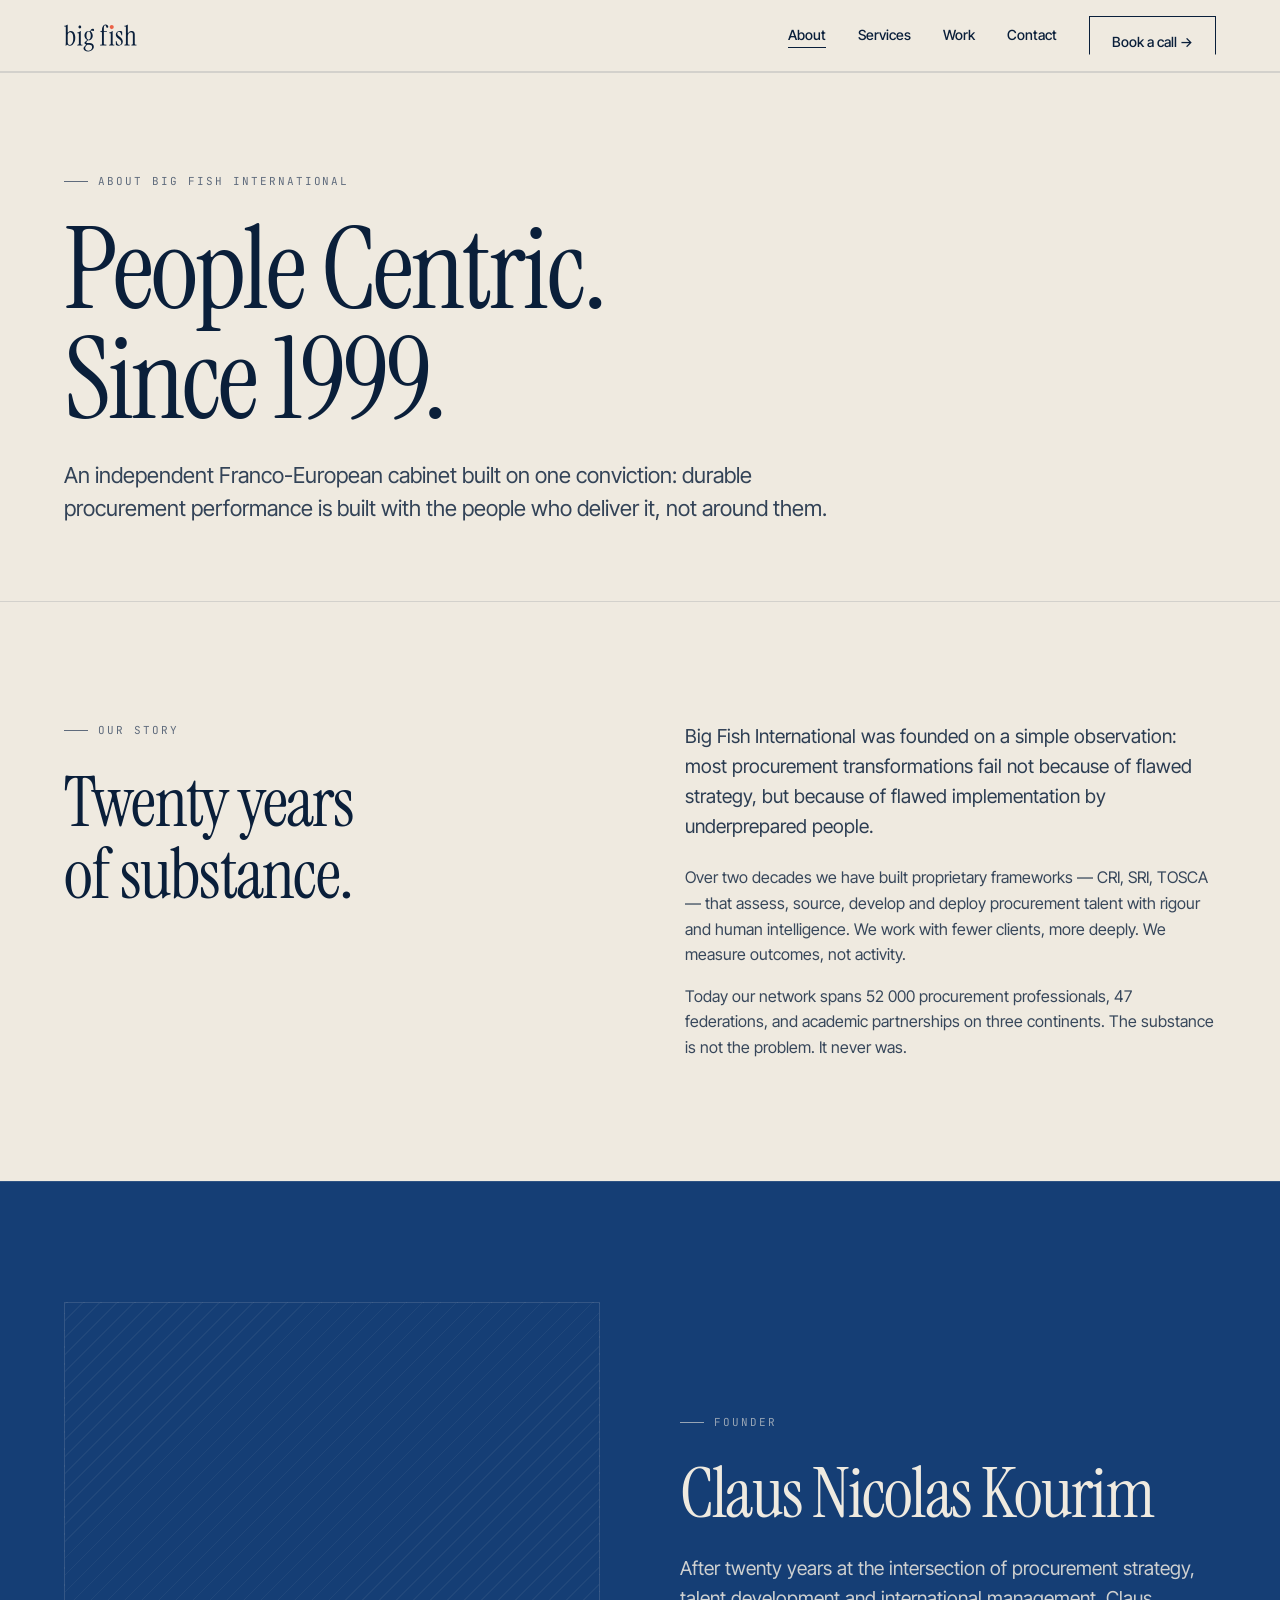
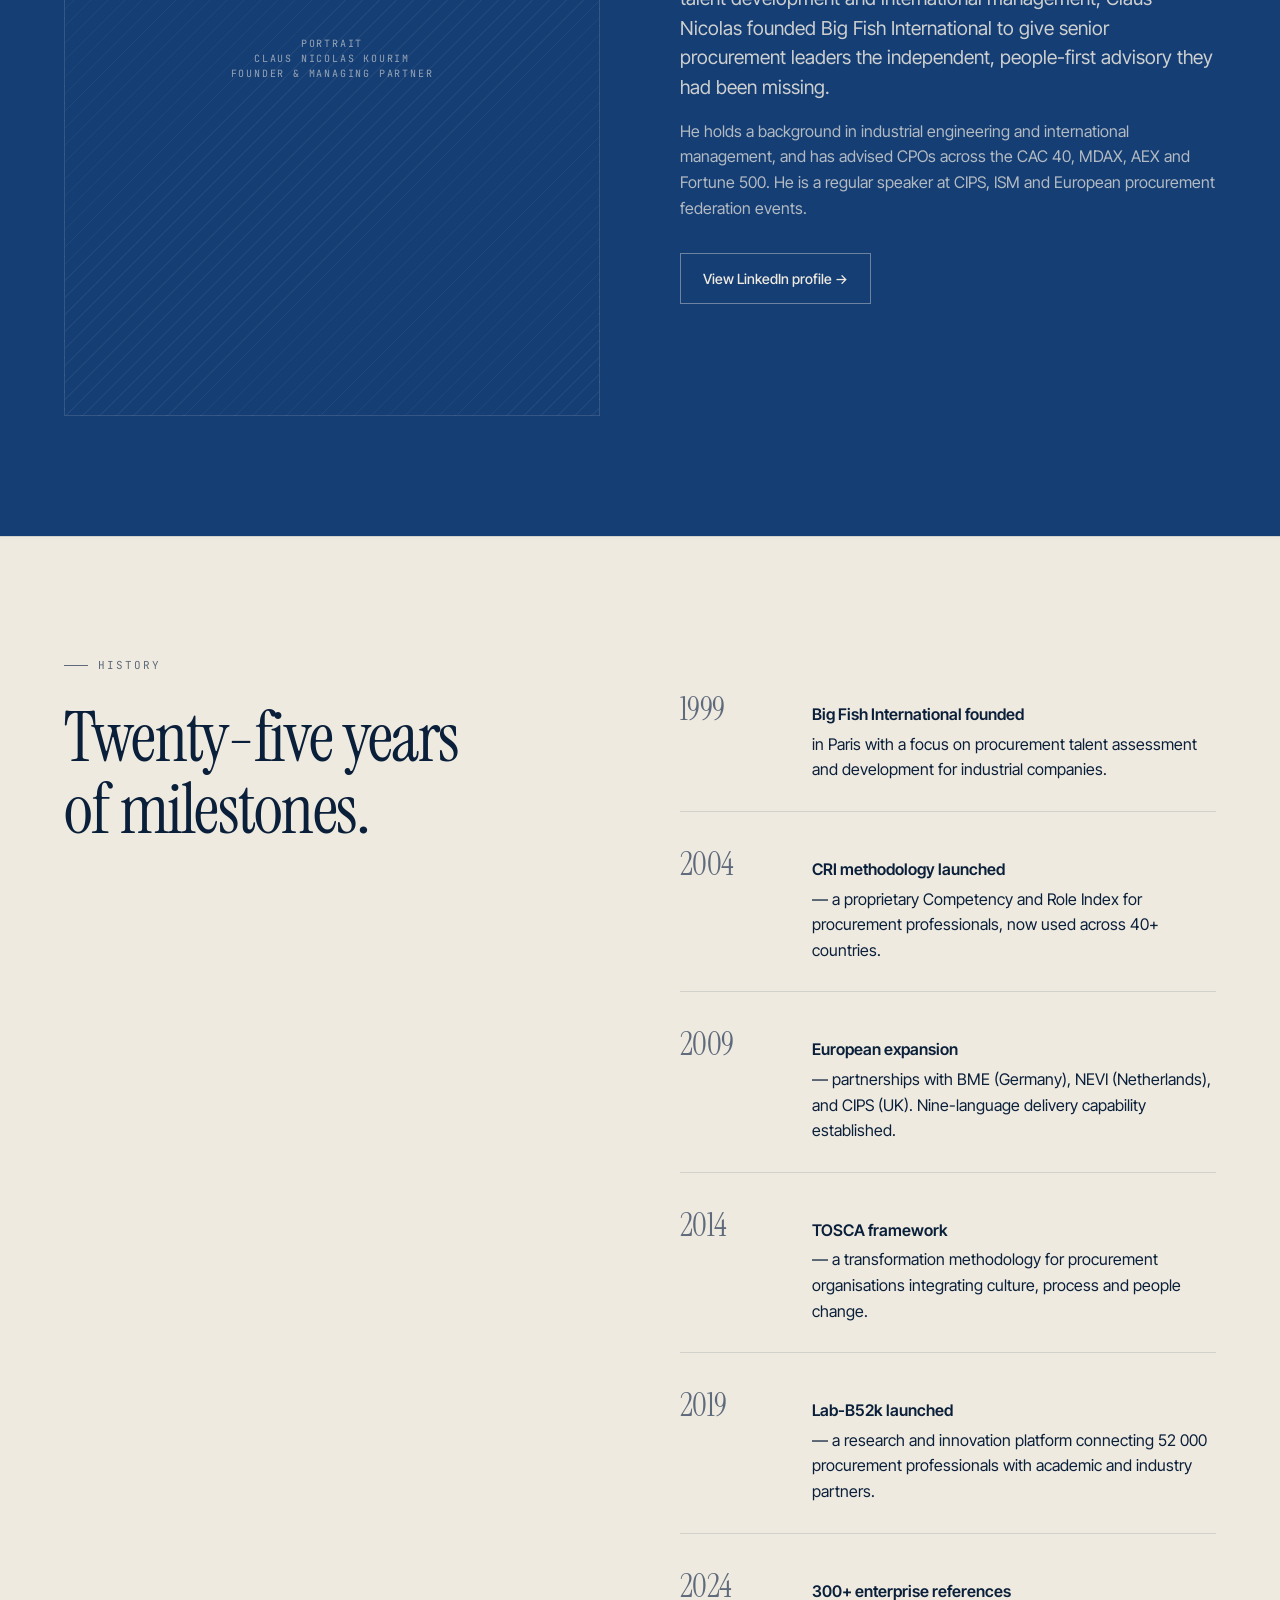
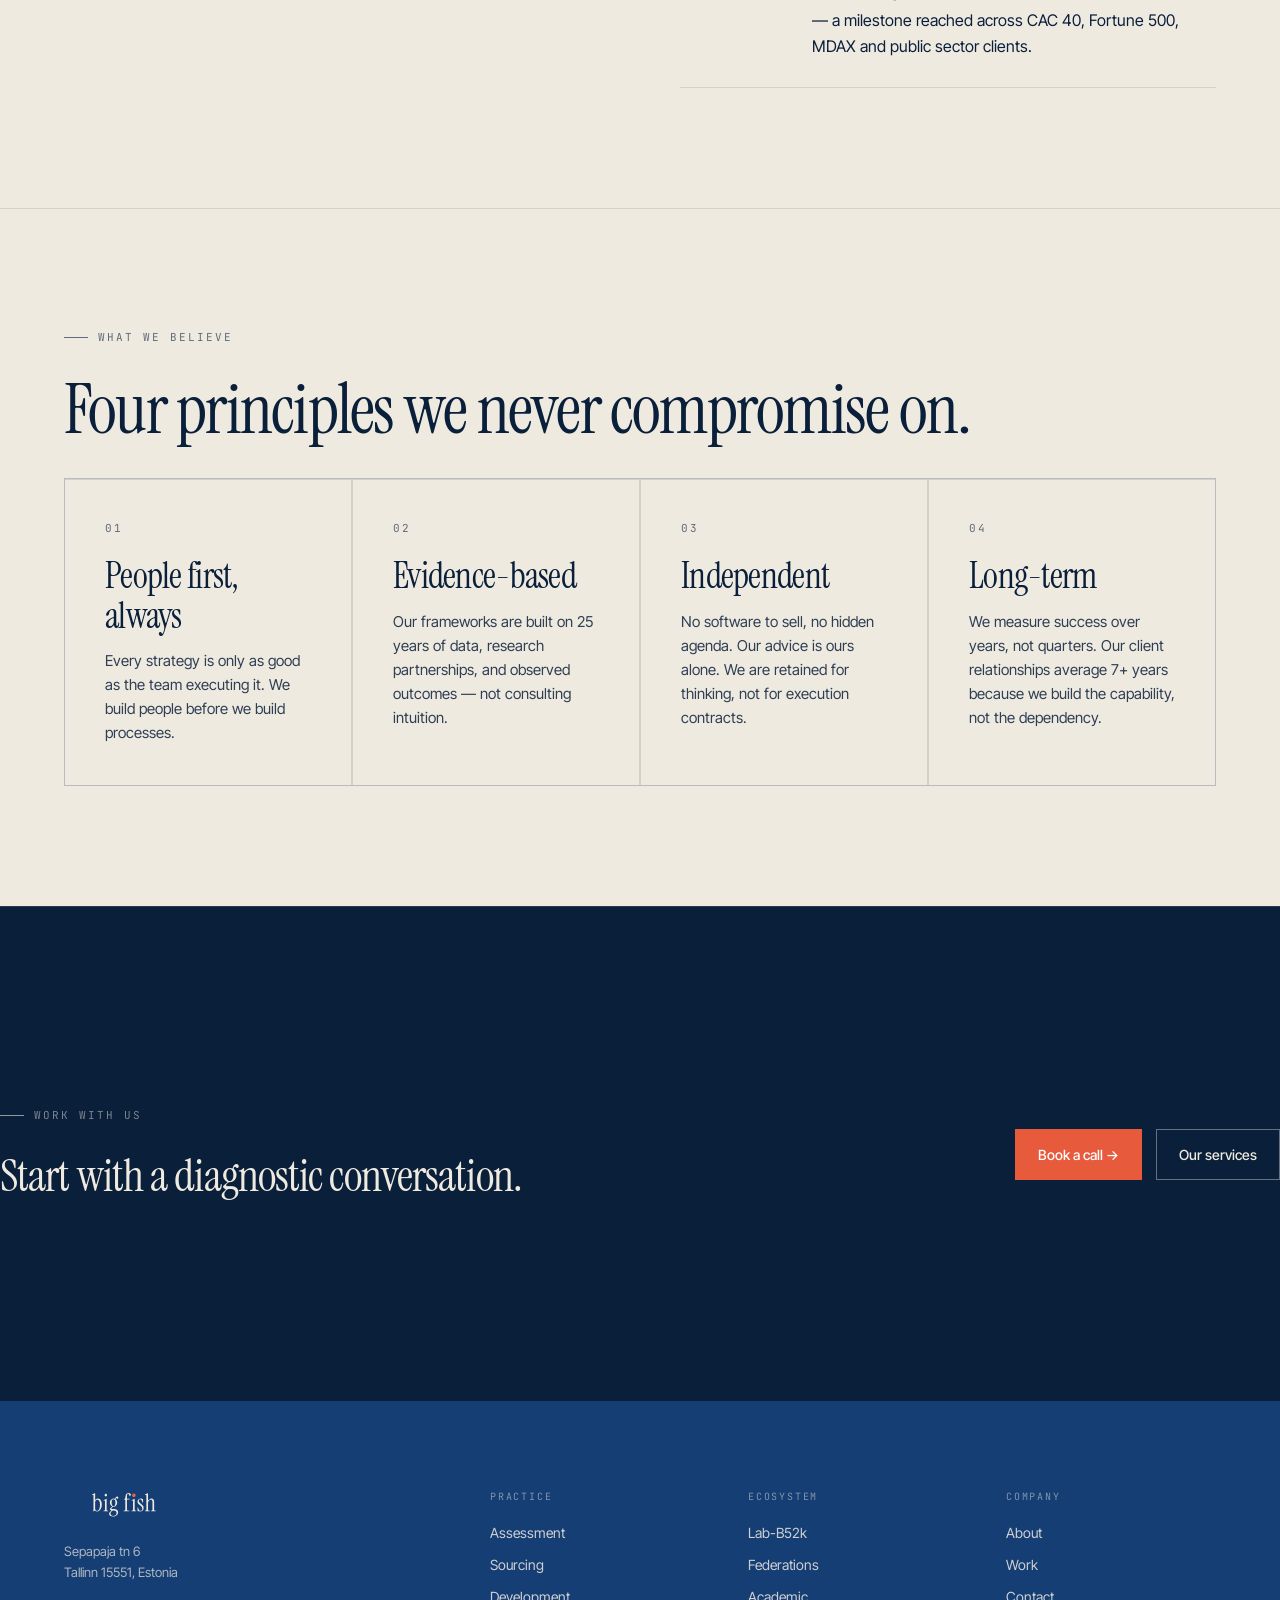
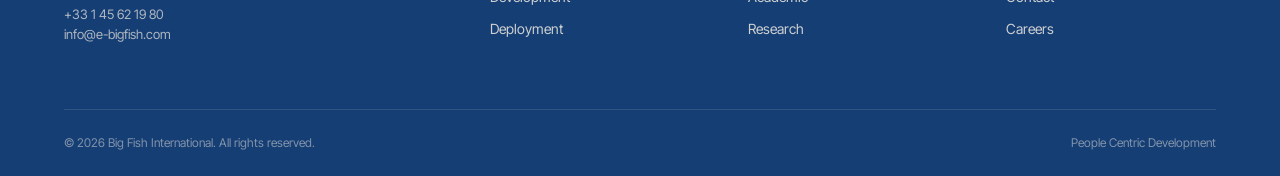
==== about.html @ 537d6405 "Add files via upload" ====
<!DOCTYPE html>
<html lang="en">
<head>
  <meta charset="UTF-8"/>
  <meta name="viewport" content="width=device-width, initial-scale=1.0"/>
  <meta name="description" content="About Big Fish International — a people-centric procurement and HR cabinet since 1999."/>
  <title>About — Big Fish International</title>
  <link rel="icon" type="image/svg+xml" href="assets/favicon.svg"/>
  <link rel="stylesheet" href="styles.css"/>
</head>
<body>

<nav class="nav" role="navigation" aria-label="Main">
  <div class="container nav__inner">
    <a class="nav__logo" href="index.html" aria-label="Big Fish International — Home">
      <img src="assets/logo.svg" alt="Big Fish" width="130" height="56"/>
    </a>
    <div class="nav__links">
      <a href="about.html">About</a>
      <a href="services.html">Services</a>
      <a href="work.html">Work</a>
      <a href="contact.html">Contact</a>
      <a href="contact.html" class="btn">Book a call →</a>
    </div>
    <button class="nav__burger" aria-label="Toggle menu" aria-expanded="false">
      <span></span><span></span><span></span>
    </button>
  </div>
</nav>
<nav class="nav__mobile" aria-label="Mobile menu">
  <a href="about.html">About</a>
  <a href="services.html">Services</a>
  <a href="work.html">Work</a>
  <a href="contact.html">Contact</a>
  <a href="contact.html" class="btn btn--filled">Book a call →</a>
</nav>

<!-- PAGE HERO -->
<section class="page-hero">
  <div class="container">
    <div class="page-hero__eyebrow eyebrow">About Big Fish International</div>
    <h1 class="display-1">People Centric.<br/>Since 1999.</h1>
    <p class="page-hero__sub">An independent Franco-European cabinet built on one conviction: durable procurement performance is built with the people who deliver it, not around them.</p>
  </div>
</section>

<!-- STORY -->
<section class="section">
  <div class="container">
    <div class="grid-2" style="align-items:start;gap:clamp(40px,7vw,96px)">
      <div>
        <div class="eyebrow">Our story</div>
        <h2 class="display-2">Twenty years of substance.</h2>
      </div>
      <div>
        <p class="body-lg" style="opacity:.85">Big Fish International was founded on a simple observation: most procurement transformations fail not because of flawed strategy, but because of flawed implementation by underprepared people.</p>
        <p class="body mt-24" style="opacity:.8">Over two decades we have built proprietary frameworks — CRI, SRI, TOSCA — that assess, source, develop and deploy procurement talent with rigour and human intelligence. We work with fewer clients, more deeply. We measure outcomes, not activity.</p>
        <p class="body mt-16" style="opacity:.8">Today our network spans 52 000 procurement professionals, 47 federations, and academic partnerships on three continents. The substance is not the problem. It never was.</p>
      </div>
    </div>
  </div>
</section>

<!-- FOUNDER -->
<section class="section section--dark">
  <div class="container">
    <div class="grid-2" style="align-items:center;gap:clamp(40px,7vw,80px)">
      <div class="placeholder" style="aspect-ratio:3/4;">
        <span class="placeholder__label">Portrait<br/>Claus Nicolas Kourim<br/>Founder &amp; Managing Partner</span>
      </div>
      <div>
        <div class="eyebrow">Founder</div>
        <h2 class="display-2">Claus Nicolas Kourim</h2>
        <p class="body-lg mt-24" style="color:var(--surface);opacity:.85">
          After twenty years at the intersection of procurement strategy, talent development and international management, Claus Nicolas founded Big Fish International to give senior procurement leaders the independent, people-first advisory they had been missing.
        </p>
        <p class="body mt-16" style="color:var(--surface);opacity:.72">
          He holds a background in industrial engineering and international management, and has advised CPOs across the CAC 40, MDAX, AEX and Fortune 500. He is a regular speaker at CIPS, ISM and European procurement federation events.
        </p>
        <div class="mt-32">
          <a href="https://www.linkedin.com/in/claus-nicolas-kourim-742684/" target="_blank" rel="noopener" class="btn btn--outline-light">View LinkedIn profile →</a>
        </div>
      </div>
    </div>
  </div>
</section>

<!-- TIMELINE -->
<section class="section">
  <div class="container">
    <div class="grid-2" style="align-items:start;gap:clamp(40px,7vw,80px)">
      <div>
        <div class="eyebrow">History</div>
        <h2 class="display-2">Twenty-five years of milestones.</h2>
      </div>
      <div class="timeline">
        <div class="timeline__item">
          <span class="timeline__year">1999</span>
          <div class="timeline__text"><strong>Big Fish International founded</strong>in Paris with a focus on procurement talent assessment and development for industrial companies.</div>
        </div>
        <div class="timeline__item">
          <span class="timeline__year">2004</span>
          <div class="timeline__text"><strong>CRI methodology launched</strong>— a proprietary Competency and Role Index for procurement professionals, now used across 40+ countries.</div>
        </div>
        <div class="timeline__item">
          <span class="timeline__year">2009</span>
          <div class="timeline__text"><strong>European expansion</strong>— partnerships with BME (Germany), NEVI (Netherlands), and CIPS (UK). Nine-language delivery capability established.</div>
        </div>
        <div class="timeline__item">
          <span class="timeline__year">2014</span>
          <div class="timeline__text"><strong>TOSCA framework</strong>— a transformation methodology for procurement organisations integrating culture, process and people change.</div>
        </div>
        <div class="timeline__item">
          <span class="timeline__year">2019</span>
          <div class="timeline__text"><strong>Lab-B52k launched</strong>— a research and innovation platform connecting 52 000 procurement professionals with academic and industry partners.</div>
        </div>
        <div class="timeline__item">
          <span class="timeline__year">2024</span>
          <div class="timeline__text"><strong>300+ enterprise references</strong>— a milestone reached across CAC 40, Fortune 500, MDAX and public sector clients.</div>
        </div>
      </div>
    </div>
  </div>
</section>

<!-- VALUES -->
<section class="section">
  <div class="container">
    <div class="eyebrow">What we believe</div>
    <h2 class="display-2 mb-32">Four principles we never compromise on.</h2>
    <div class="grid-4">
      <div class="grid-cell card">
        <div class="card__num">01</div>
        <div class="card__title">People first, always</div>
        <p class="card__body">Every strategy is only as good as the team executing it. We build people before we build processes.</p>
      </div>
      <div class="grid-cell card">
        <div class="card__num">02</div>
        <div class="card__title">Evidence-based</div>
        <p class="card__body">Our frameworks are built on 25 years of data, research partnerships, and observed outcomes — not consulting intuition.</p>
      </div>
      <div class="grid-cell card">
        <div class="card__num">03</div>
        <div class="card__title">Independent</div>
        <p class="card__body">No software to sell, no hidden agenda. Our advice is ours alone. We are retained for thinking, not for execution contracts.</p>
      </div>
      <div class="grid-cell card">
        <div class="card__num">04</div>
        <div class="card__title">Long-term</div>
        <p class="card__body">We measure success over years, not quarters. Our client relationships average 7+ years because we build the capability, not the dependency.</p>
      </div>
    </div>
  </div>
</section>

<!-- CTA -->
<section class="section section--ink">
  <div class="container cta-band">
    <div>
      <div class="eyebrow" style="color:rgba(239,234,224,.5)">Work with us</div>
      <h2 class="display-3" style="color:var(--surface)">Start with a diagnostic conversation.</h2>
    </div>
    <div class="cta-band__btns">
      <a href="contact.html" class="btn btn--filled">Book a call →</a>
      <a href="services.html" class="btn btn--outline-light">Our services</a>
    </div>
  </div>
</section>

<!-- FOOTER -->
<footer class="footer">
  <div class="container">
    <div class="footer__top">
      <div>
        <div class="footer__logo"><a href="index.html"><img src="assets/logo-sand.svg" alt="Big Fish" width="120" height="52"/></a></div>
        <p class="footer__desc">Sepapaja tn 6<br/>Tallinn 15551, Estonia<br/><br/>+33 1 45 62 19 80<br/>info@e-bigfish.com</p>
      </div>
      <div>
        <div class="footer__heading">Practice</div>
        <ul class="footer__links">
          <li><a href="services.html">Assessment</a></li>
          <li><a href="services.html">Sourcing</a></li>
          <li><a href="services.html">Development</a></li>
          <li><a href="services.html">Deployment</a></li>
        </ul>
      </div>
      <div>
        <div class="footer__heading">Ecosystem</div>
        <ul class="footer__links">
          <li><a href="about.html">Lab-B52k</a></li>
          <li><a href="about.html">Federations</a></li>
          <li><a href="about.html">Academic</a></li>
          <li><a href="about.html">Research</a></li>
        </ul>
      </div>
      <div>
        <div class="footer__heading">Company</div>
        <ul class="footer__links">
          <li><a href="about.html">About</a></li>
          <li><a href="work.html">Work</a></li>
          <li><a href="contact.html">Contact</a></li>
          <li><a href="contact.html">Careers</a></li>
        </ul>
      </div>
    </div>
    <div class="footer__bottom">
      <span>© 2026 Big Fish International. All rights reserved.</span>
      <span>People Centric Development</span>
    </div>
  </div>
</footer>

<script src="script.js"></script>
</body>
</html>
---- styles.css ----
/* ============================================================
   BIG FISH INTERNATIONAL — site/styles.css
   Direction B: Bold & Human
   ============================================================ */

@import url('https://fonts.googleapis.com/css2?family=Instrument+Serif&family=Inter+Tight:wght@300;400;500;600&family=JetBrains+Mono:wght@400;500&display=swap');

/* === 1. TOKENS ============================================= */
:root {
  --primary:   #153E75;
  --accent:    #E85A3C;
  --surface:   #EFEAE0;
  --ink:       #0A1F3A;
  --mute:      #5F6B7C;
  --line:      rgba(10,31,58,.12);
  --line-med:  rgba(10,31,58,.2);

  --font-display: "Instrument Serif", "Times New Roman", serif;
  --font-text:    "Inter Tight", "Helvetica Neue", Arial, sans-serif;
  --font-mono:    "JetBrains Mono", ui-monospace, monospace;

  --max-w: 1280px;
  --pad:   clamp(24px, 5vw, 64px);
  --r:     2px; /* subtle radius used sparingly */

  --nav-h: 72px;
}

/* === 2. RESET ============================================== */
*, *::before, *::after { box-sizing: border-box; margin: 0; padding: 0; }
html { scroll-behavior: smooth; font-size: 16px; }
body {
  background: var(--surface);
  color: var(--ink);
  font-family: var(--font-text);
  font-weight: 400;
  line-height: 1.5;
  -webkit-font-smoothing: antialiased;
}
img, svg { display: block; max-width: 100%; }
a { color: inherit; text-decoration: none; }
button { cursor: pointer; border: none; background: none; font-family: inherit; }
ul, ol { list-style: none; }
input, textarea, select {
  font-family: var(--font-text);
  font-size: 1rem;
  color: var(--ink);
  background: transparent;
  border: none;
  outline: none;
  width: 100%;
}
::selection { background: var(--accent); color: #fff; }

/* === 3. TYPOGRAPHY ========================================= */
.display-1 {
  font-family: var(--font-display);
  font-weight: 400;
  font-size: clamp(56px, 9vw, 128px);
  line-height: .96;
  letter-spacing: -.025em;
  text-wrap: balance;
}
.display-2 {
  font-family: var(--font-display);
  font-weight: 400;
  font-size: clamp(40px, 5.5vw, 80px);
  line-height: 1.02;
  letter-spacing: -.025em;
  text-wrap: balance;
}
.display-3 {
  font-family: var(--font-display);
  font-weight: 400;
  font-size: clamp(28px, 3.5vw, 48px);
  line-height: 1.1;
  letter-spacing: -.02em;
  text-wrap: balance;
}
.heading {
  font-family: var(--font-text);
  font-weight: 600;
  font-size: clamp(18px, 2vw, 24px);
  letter-spacing: -.01em;
  line-height: 1.25;
}
.body-lg {
  font-size: clamp(17px, 1.5vw, 20px);
  line-height: 1.55;
  font-weight: 400;
  text-wrap: pretty;
}
.body {
  font-size: 16px;
  line-height: 1.6;
  text-wrap: pretty;
}
.body-sm { font-size: 14px; line-height: 1.55; }
.mono {
  font-family: var(--font-mono);
  font-size: 11px;
  letter-spacing: .16em;
  text-transform: uppercase;
}
.mute { color: var(--mute); }

/* Eyebrow (mono label above headings) */
.eyebrow {
  font-family: var(--font-mono);
  font-size: 11px;
  letter-spacing: .18em;
  text-transform: uppercase;
  color: var(--mute);
  display: flex;
  align-items: center;
  gap: 10px;
  margin-bottom: 28px;
}
.eyebrow::before {
  content: '';
  display: inline-block;
  width: 24px;
  height: 1px;
  background: var(--mute);
  flex-shrink: 0;
}

/* === 4. LAYOUT ============================================= */
.container {
  max-width: var(--max-w);
  margin: 0 auto;
  padding: 0 var(--pad);
}
.section {
  padding: clamp(72px, 10vw, 120px) 0;
  border-top: 1px solid var(--line);
}
.section--flush { border-top: none; }
.section--dark {
  background: var(--primary);
  color: var(--surface);
  --line: rgba(239,234,224,.12);
  --mute: rgba(239,234,224,.6);
}
.section--ink {
  background: var(--ink);
  color: var(--surface);
  --line: rgba(239,234,224,.12);
  --mute: rgba(239,234,224,.6);
}
.grid-2  { display: grid; grid-template-columns: 1fr 1fr; gap: 48px; }
.grid-3  { display: grid; grid-template-columns: repeat(3,1fr); gap: 2px; background: var(--line); border: 1px solid var(--line); }
.grid-4  { display: grid; grid-template-columns: repeat(4,1fr); gap: 2px; background: var(--line); border: 1px solid var(--line); }
.grid-cell { background: var(--surface); }
.section--dark .grid-cell  { background: var(--primary); }
.section--ink  .grid-cell  { background: var(--ink); }

/* === 5. NAVIGATION ========================================= */
.nav {
  position: sticky;
  top: 0;
  z-index: 100;
  height: var(--nav-h);
  background: var(--surface);
  border-bottom: 1px solid var(--line);
}
.nav__inner {
  height: 100%;
  display: flex;
  align-items: center;
  justify-content: space-between;
  gap: 32px;
}
.nav__logo img { height: 32px; width: auto; }
.nav__links {
  display: flex;
  align-items: center;
  gap: 32px;
}
.nav__links a {
  font-size: 14px;
  font-weight: 500;
  color: var(--ink);
  padding-bottom: 2px;
  border-bottom: 1px solid transparent;
  transition: border-color .2s;
}
.nav__links a:hover,
.nav__links a.active { border-color: var(--ink); }
.nav__burger {
  display: none;
  flex-direction: column;
  gap: 5px;
  padding: 8px;
}
.nav__burger span {
  display: block;
  width: 22px;
  height: 1.5px;
  background: var(--ink);
  transition: transform .3s, opacity .3s;
}
/* Mobile menu */
.nav__mobile {
  display: none;
  position: fixed;
  inset: var(--nav-h) 0 0;
  background: var(--surface);
  border-top: 1px solid var(--line);
  padding: 40px var(--pad);
  flex-direction: column;
  gap: 24px;
  z-index: 99;
}
.nav__mobile.open { display: flex; }
.nav__mobile a {
  font-family: var(--font-display);
  font-size: 40px;
  letter-spacing: -.02em;
  color: var(--ink);
  line-height: 1.1;
}
.nav__mobile a:hover { color: var(--accent); }
.nav__mobile .btn { align-self: flex-start; margin-top: 16px; }

/* Burger animation when open */
.nav__burger.open span:nth-child(1) { transform: translateY(6.5px) rotate(45deg); }
.nav__burger.open span:nth-child(2) { opacity: 0; }
.nav__burger.open span:nth-child(3) { transform: translateY(-6.5px) rotate(-45deg); }

/* === 6. BUTTONS ============================================ */
.btn {
  display: inline-flex;
  align-items: center;
  gap: 8px;
  font-family: var(--font-text);
  font-size: 14px;
  font-weight: 500;
  padding: 14px 22px;
  border: 1px solid var(--ink);
  color: var(--ink);
  background: transparent;
  transition: background .2s, color .2s, border-color .2s;
  white-space: nowrap;
}
.btn:hover { background: var(--ink); color: var(--surface); }
.btn--filled {
  background: var(--accent);
  border-color: var(--accent);
  color: #fff;
}
.btn--filled:hover { background: #c93a22; border-color: #c93a22; color: #fff; }
.btn--outline-light {
  border-color: rgba(239,234,224,.4);
  color: var(--surface);
}
.btn--outline-light:hover { background: var(--surface); color: var(--ink); border-color: var(--surface); }

/* === 7. PLACEHOLDER IMAGES ================================= */
.placeholder {
  position: relative;
  background:
    repeating-linear-gradient(
      135deg,
      rgba(10,31,58,.04) 0,
      rgba(10,31,58,.04) 1px,
      transparent 1px,
      transparent 12px
    );
  border: 1px solid var(--line);
  display: grid;
  place-items: center;
  overflow: hidden;
}
.section--dark .placeholder {
  background: repeating-linear-gradient(
    135deg,
    rgba(239,234,224,.05) 0,
    rgba(239,234,224,.05) 1px,
    transparent 1px,
    transparent 12px
  );
  border-color: rgba(239,234,224,.14);
}
.placeholder__label {
  font-family: var(--font-mono);
  font-size: 10px;
  letter-spacing: .18em;
  text-transform: uppercase;
  color: var(--mute);
  text-align: center;
  padding: 16px;
}

/* === 8. HERO =============================================== */
.hero {
  padding: clamp(72px, 10vw, 120px) 0 clamp(64px, 8vw, 96px);
  border-top: 1px solid var(--line);
}
.hero__grid {
  display: grid;
  grid-template-columns: 1.3fr 1fr;
  gap: 48px;
  align-items: end;
}
.hero__ctas {
  display: flex;
  gap: 14px;
  margin-top: 40px;
  flex-wrap: wrap;
}
.hero__img {
  aspect-ratio: 4/5;
}

/* Page hero (inner pages) */
.page-hero {
  padding: clamp(64px, 8vw, 100px) 0 clamp(48px, 6vw, 80px);
  border-top: 1px solid var(--line);
}
.page-hero__eyebrow { margin-bottom: 24px; }
.page-hero__sub {
  font-size: clamp(17px, 1.8vw, 22px);
  line-height: 1.5;
  color: var(--ink);
  opacity: .82;
  max-width: 60ch;
  margin-top: 24px;
  text-wrap: pretty;
}

/* === 9. STATS BAR ========================================== */
.stats { border-top: 1px solid var(--line); border-bottom: 1px solid var(--line); }
.stats__grid {
  display: grid;
  grid-template-columns: repeat(4,1fr);
}
.stats__item {
  padding: clamp(32px, 5vw, 56px) clamp(20px, 3vw, 32px);
  border-right: 1px solid var(--line);
}
.stats__item:last-child { border-right: none; }
.stats__num {
  font-family: var(--font-display);
  font-size: clamp(40px, 5vw, 64px);
  letter-spacing: -.03em;
  line-height: 1;
}
.stats__label {
  font-size: 13px;
  color: var(--mute);
  margin-top: 12px;
  line-height: 1.45;
  max-width: 22ch;
}

/* === 10. CARDS ============================================= */
.card {
  padding: clamp(28px, 4vw, 40px);
  background: var(--surface);
  border-top: 1px solid var(--line);
}
.section--dark .card,
.section--ink .card { background: transparent; border-color: rgba(239,234,224,.12); }
.card__num {
  font-family: var(--font-mono);
  font-size: 11px;
  letter-spacing: .16em;
  color: var(--mute);
}
.card__title {
  font-family: var(--font-display);
  font-size: clamp(24px, 3vw, 36px);
  letter-spacing: -.02em;
  margin-top: 20px;
  line-height: 1.1;
}
.card__body {
  font-size: 15px;
  line-height: 1.6;
  margin-top: 14px;
  opacity: .84;
}
.card__icon {
  width: 48px;
  height: 48px;
  margin-bottom: 16px;
}
.card--service {
  display: grid;
  grid-template-columns: 1fr;
  gap: 0;
  padding: clamp(36px, 5vw, 56px) clamp(28px, 4vw, 48px);
}

/* === 11. CONVICTIONS ======================================= */
.convictions__intro {
  display: grid;
  grid-template-columns: 1fr 1fr;
  gap: clamp(32px, 6vw, 80px);
  align-items: start;
  margin-bottom: clamp(40px, 6vw, 64px);
}

/* === 12. QUOTE ============================================= */
.quote__wrap {
  max-width: 900px;
  margin: 0 auto;
  text-align: center;
}
.quote__text {
  font-family: var(--font-display);
  font-size: clamp(26px, 3.5vw, 48px);
  line-height: 1.2;
  letter-spacing: -.02em;
  text-wrap: balance;
}
.quote__text::before { content: '\201C'; }
.quote__text::after  { content: '\201D'; }
.quote__attr {
  font-family: var(--font-mono);
  font-size: 11px;
  letter-spacing: .18em;
  text-transform: uppercase;
  color: var(--mute);
  margin-top: 32px;
}

/* === 13. CTA BAND ========================================== */
.cta-band {
  display: grid;
  grid-template-columns: 1fr auto;
  gap: 40px;
  align-items: center;
  padding: clamp(48px, 7vw, 80px) 0;
}
.cta-band__btns { display: flex; gap: 14px; flex-wrap: wrap; }

/* === 14. FOOTER ============================================ */
.footer {
  background: var(--primary);
  color: var(--surface);
  border-top: none;
}
.footer__top {
  display: grid;
  grid-template-columns: 1.8fr 1fr 1fr 1fr;
  gap: 48px;
  padding: clamp(56px, 7vw, 88px) 0 clamp(40px, 5vw, 64px);
  border-bottom: 1px solid rgba(239,234,224,.12);
}
.footer__logo { margin-bottom: 24px; }
.footer__logo img { height: 28px; }
.footer__desc {
  font-size: 13px;
  line-height: 1.6;
  color: rgba(239,234,224,.7);
  max-width: 28ch;
}
.footer__heading {
  font-family: var(--font-mono);
  font-size: 10px;
  letter-spacing: .18em;
  text-transform: uppercase;
  color: rgba(239,234,224,.5);
  margin-bottom: 16px;
}
.footer__links { display: flex; flex-direction: column; gap: 8px; }
.footer__links a {
  font-size: 14px;
  color: rgba(239,234,224,.85);
  transition: color .2s;
}
.footer__links a:hover { color: var(--surface); }
.footer__bottom {
  display: flex;
  justify-content: space-between;
  align-items: center;
  padding: 24px 0;
  font-size: 12px;
  color: rgba(239,234,224,.5);
}
.footer__bottom a { color: rgba(239,234,224,.5); }
.footer__bottom a:hover { color: var(--surface); }

/* === 15. WORK CARDS ======================================== */
.work-card {
  display: grid;
  grid-template-columns: 1fr 1fr;
  gap: 0;
  border: 1px solid var(--line);
  overflow: hidden;
}
.work-card__img {
  aspect-ratio: 4/3;
}
.work-card__content {
  padding: clamp(28px, 4vw, 48px);
  display: flex;
  flex-direction: column;
  justify-content: space-between;
}
.work-card__tag {
  font-family: var(--font-mono);
  font-size: 10px;
  letter-spacing: .18em;
  text-transform: uppercase;
  color: var(--accent);
}
.work-card__title {
  font-family: var(--font-display);
  font-size: clamp(22px, 2.5vw, 34px);
  letter-spacing: -.02em;
  line-height: 1.1;
  margin-top: 12px;
}
.work-card__meta { margin-top: 8px; font-size: 14px; color: var(--mute); }
.work-card__body { font-size: 15px; line-height: 1.6; margin-top: 16px; opacity: .82; }
.work-card__link {
  display: inline-flex;
  align-items: center;
  gap: 6px;
  font-size: 13px;
  font-weight: 500;
  border-bottom: 1px solid var(--ink);
  padding-bottom: 2px;
  margin-top: 24px;
  align-self: flex-start;
}

/* === 16. CONTACT FORM ====================================== */
.contact-grid {
  display: grid;
  grid-template-columns: 1fr 1.4fr;
  gap: clamp(48px, 8vw, 96px);
  align-items: start;
}
.contact-info__item {
  padding: 24px 0;
  border-bottom: 1px solid var(--line);
  display: grid;
  grid-template-columns: 140px 1fr;
  gap: 16px;
  align-items: baseline;
}
.form-row { margin-bottom: 0; }
.form-field {
  border-bottom: 1px solid var(--line-med);
  padding: 18px 0 14px;
  transition: border-color .2s;
}
.form-field:focus-within { border-color: var(--ink); }
.form-field label {
  font-family: var(--font-mono);
  font-size: 10px;
  letter-spacing: .18em;
  text-transform: uppercase;
  color: var(--mute);
  display: block;
  margin-bottom: 8px;
}
.form-field input,
.form-field textarea,
.form-field select {
  font-size: 16px;
  line-height: 1.4;
  color: var(--ink);
  background: transparent;
  resize: none;
  appearance: none;
}
.form-field textarea { min-height: 120px; }
.form-field select option { background: var(--surface); }
.form__grid { display: grid; grid-template-columns: 1fr 1fr; gap: 0 32px; }
.form__submit { margin-top: 40px; display: flex; align-items: center; gap: 16px; }
.form__note { font-size: 12px; color: var(--mute); }

/* === 17. TIMELINE ========================================== */
.timeline { display: flex; flex-direction: column; }
.timeline__item {
  display: grid;
  grid-template-columns: 100px 1fr;
  gap: 32px;
  padding: 28px 0;
  border-bottom: 1px solid var(--line);
  align-items: baseline;
}
.timeline__year {
  font-family: var(--font-display);
  font-size: 32px;
  letter-spacing: -.02em;
  color: var(--mute);
}
.timeline__text { font-size: 16px; line-height: 1.6; }
.timeline__text strong { font-weight: 600; display: block; margin-bottom: 4px; }

/* === 18. SERVICES ========================================== */
.service-pillar {
  padding: clamp(40px, 6vw, 72px) 0;
  border-top: 1px solid var(--line);
  display: grid;
  grid-template-columns: 280px 1fr;
  gap: clamp(40px, 6vw, 80px);
  align-items: start;
}
.service-pillar__num {
  font-family: var(--font-display);
  font-size: 80px;
  letter-spacing: -.04em;
  color: var(--line);
  line-height: 1;
  margin-top: -8px;
  user-select: none;
}
.service-pillar__body { max-width: 60ch; }
.service-pillar__list {
  display: flex;
  flex-direction: column;
  gap: 8px;
  margin-top: 20px;
}
.service-pillar__list li {
  font-size: 15px;
  line-height: 1.5;
  padding-left: 16px;
  position: relative;
}
.service-pillar__list li::before {
  content: '—';
  position: absolute;
  left: 0;
  color: var(--accent);
  font-size: 12px;
}
.methodology-grid {
  display: grid;
  grid-template-columns: repeat(3,1fr);
  gap: 2px;
  background: var(--line);
  border: 1px solid var(--line);
}
.methodology-card {
  background: var(--surface);
  padding: clamp(28px, 4vw, 48px);
}
.methodology-card__code {
  font-family: var(--font-mono);
  font-size: 28px;
  letter-spacing: .04em;
  color: var(--accent);
}
.methodology-card__title {
  font-family: var(--font-display);
  font-size: 26px;
  letter-spacing: -.02em;
  margin-top: 8px;
}
.methodology-card__body { font-size: 15px; line-height: 1.6; margin-top: 12px; color: var(--ink); opacity: .82; }

/* === 19. INDUSTRIES ======================================== */
.industries {
  display: flex;
  flex-wrap: wrap;
  gap: 10px;
  margin-top: 32px;
}
.industry-tag {
  font-family: var(--font-mono);
  font-size: 11px;
  letter-spacing: .12em;
  text-transform: uppercase;
  padding: 10px 16px;
  border: 1px solid var(--line-med);
  color: var(--ink);
}

/* === 20. RESPONSIVE ======================================== */
@media (max-width: 1024px) {
  .hero__grid { grid-template-columns: 1fr; }
  .hero__img { display: none; }
  .footer__top { grid-template-columns: 1fr 1fr; gap: 40px; }
  .work-card { grid-template-columns: 1fr; }
  .work-card__img { aspect-ratio: 16/7; }
  .service-pillar { grid-template-columns: 1fr; gap: 24px; }
  .service-pillar__num { font-size: 48px; }
  .contact-grid { grid-template-columns: 1fr; }
}
@media (max-width: 768px) {
  :root { --pad: 20px; }
  .nav__links { display: none; }
  .nav__burger { display: flex; }
  .grid-2 { grid-template-columns: 1fr; gap: 32px; }
  .grid-3, .grid-4 { grid-template-columns: 1fr 1fr; }
  .stats__grid { grid-template-columns: 1fr 1fr; }
  .stats__item:nth-child(2) { border-right: none; }
  .stats__item:nth-child(3) { border-top: 1px solid var(--line); }
  .convictions__intro { grid-template-columns: 1fr; }
  .cta-band { grid-template-columns: 1fr; gap: 24px; }
  .form__grid { grid-template-columns: 1fr; }
  .methodology-grid { grid-template-columns: 1fr; }
  .footer__top { grid-template-columns: 1fr; }
  .timeline__item { grid-template-columns: 72px 1fr; gap: 16px; }
}
@media (max-width: 480px) {
  .grid-3, .grid-4 { grid-template-columns: 1fr; }
  .hero__ctas { flex-direction: column; align-items: flex-start; }
  .stats__grid { grid-template-columns: 1fr; }
  .stats__item { border-right: none; border-bottom: 1px solid var(--line); }
  .stats__item:last-child { border-bottom: none; }
}

/* === 21. UTILITIES ========================================= */
.accent-dot { color: var(--accent); }
.divider { height: 1px; background: var(--line); }
.mt-8  { margin-top: 8px;  }
.mt-16 { margin-top: 16px; }
.mt-24 { margin-top: 24px; }
.mt-32 { margin-top: 32px; }
.mt-48 { margin-top: 48px; }
.mb-16 { margin-bottom: 16px; }
.mb-32 { margin-bottom: 32px; }
.text-right { text-align: right; }
.text-center { text-align: center; }
.max-56 { max-width: 56ch; }
.max-72 { max-width: 72ch; }
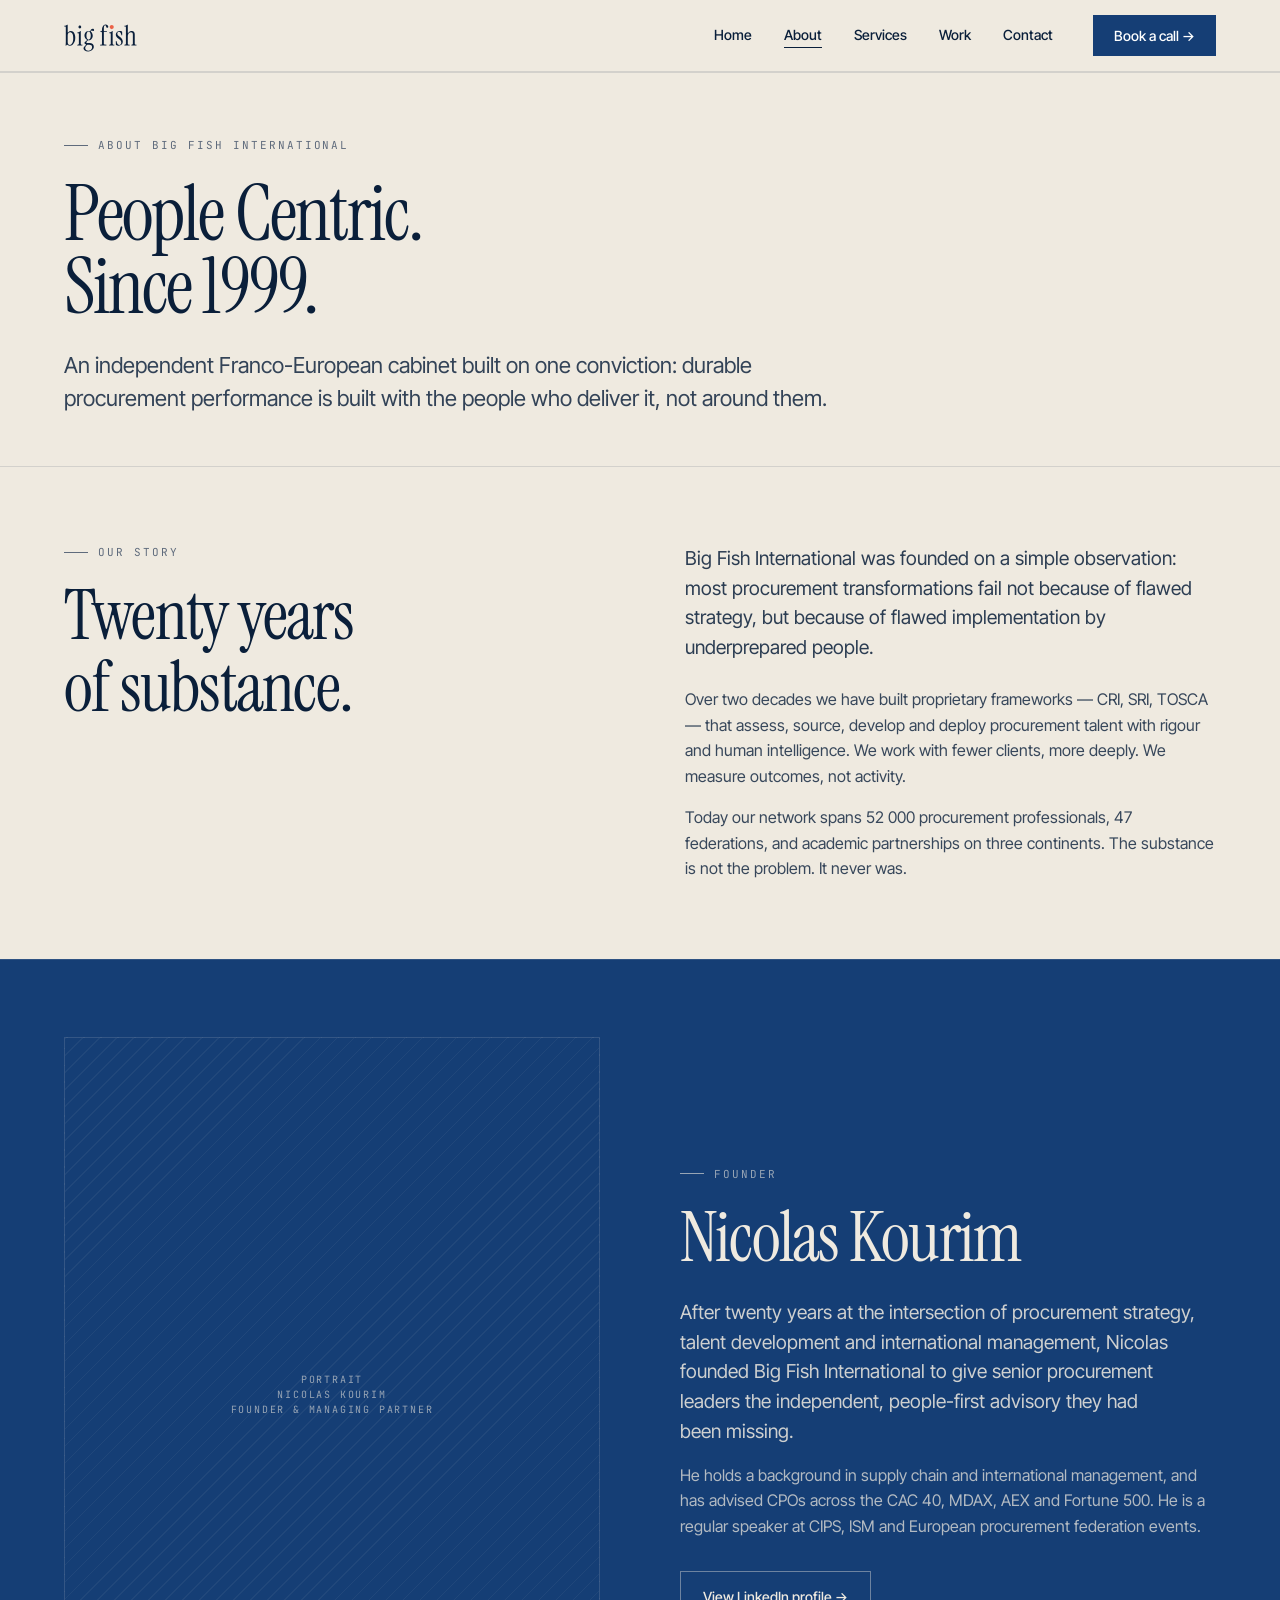
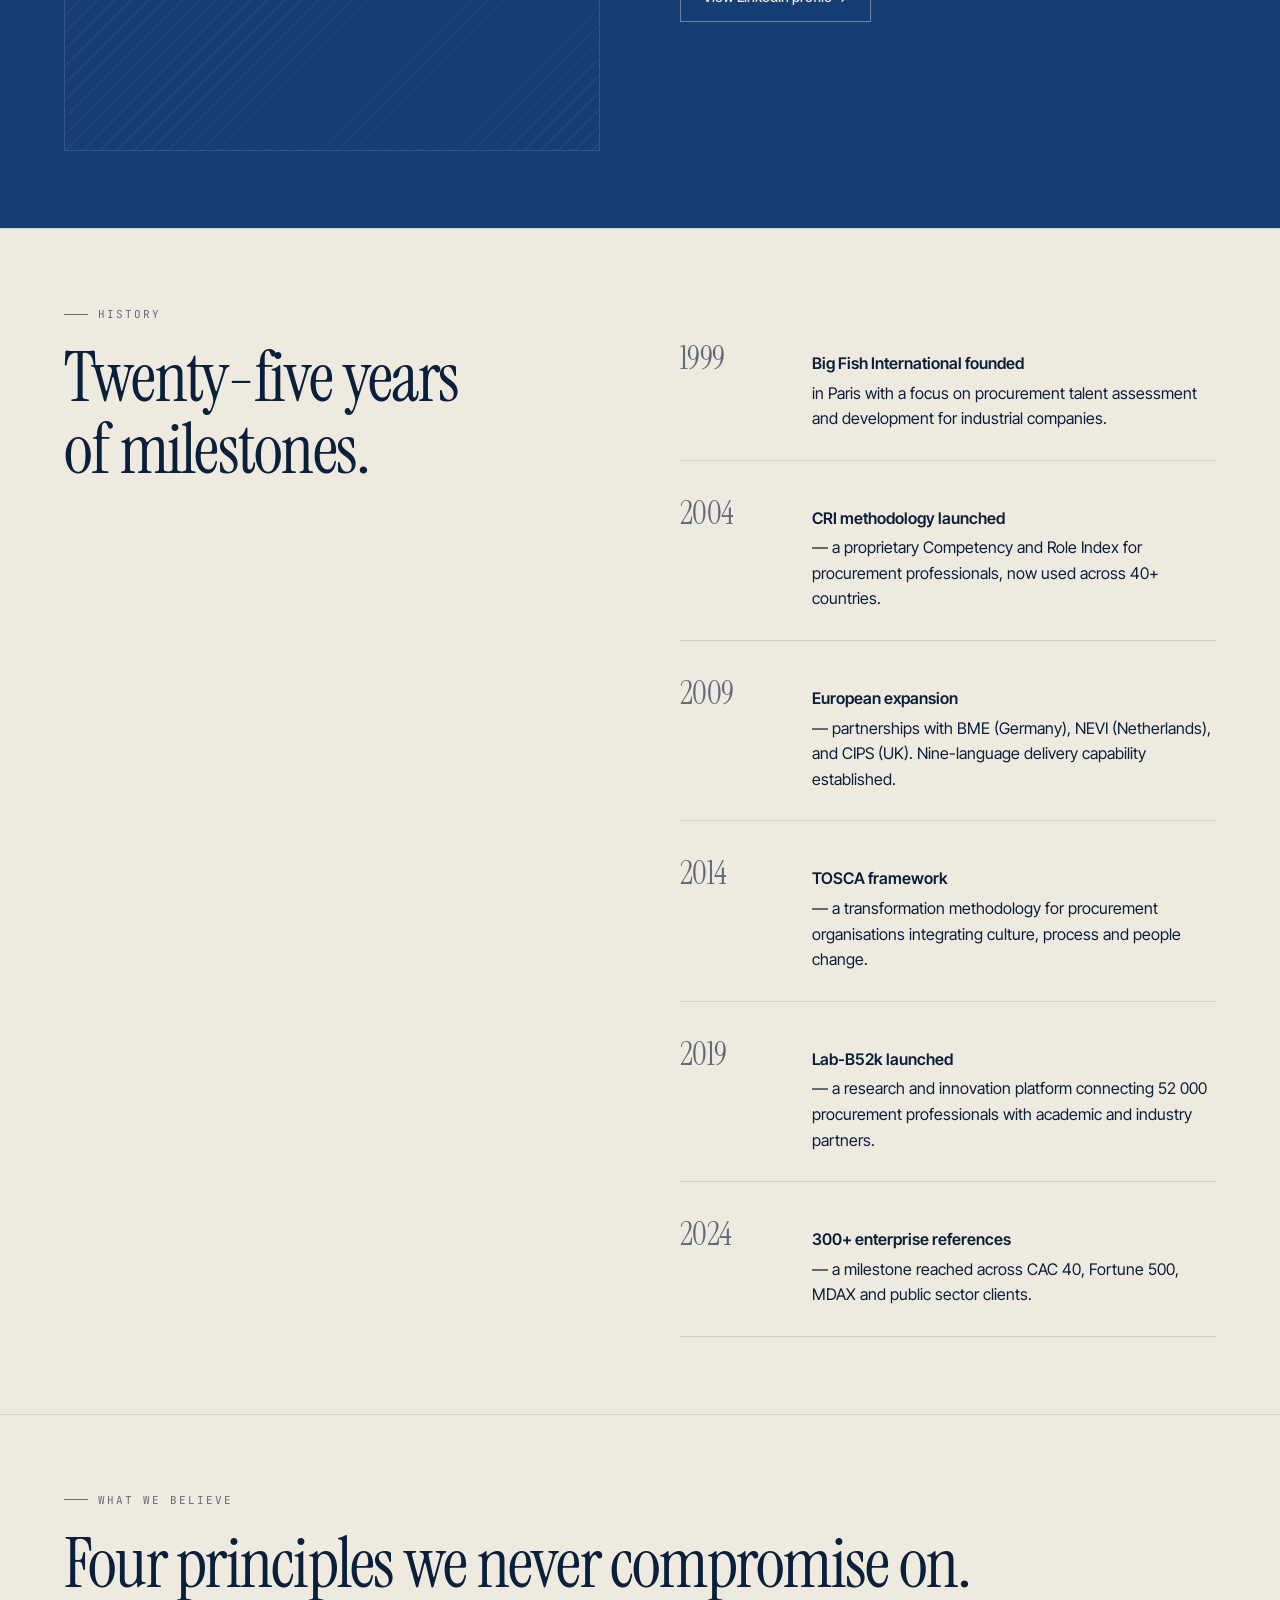
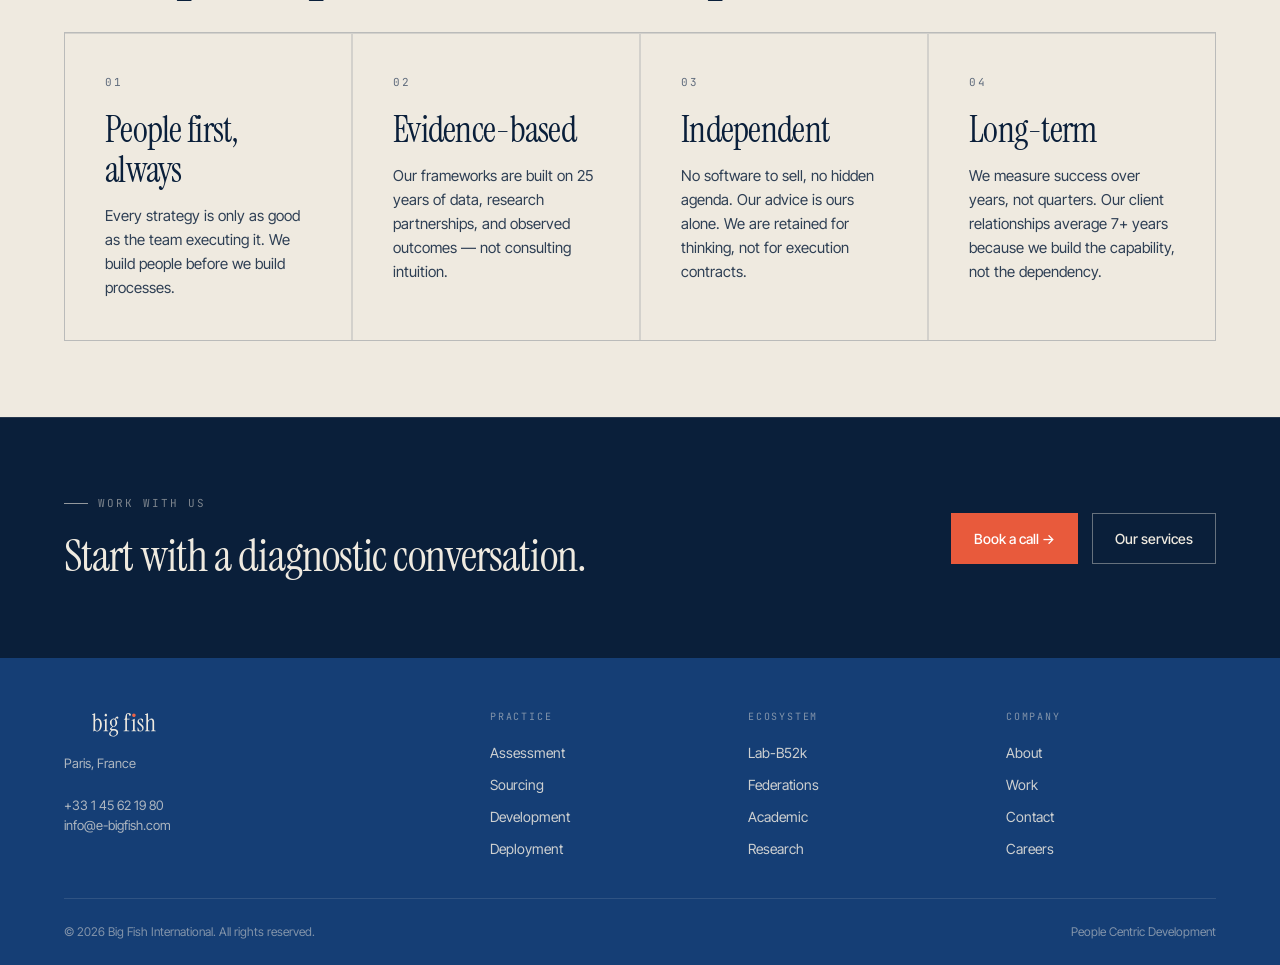
==== commit 79d5cc70: "Add files via upload" ====
--- a/about.html
+++ b/about.html
@@ -6,7 +6,7 @@
   <meta name="description" content="About Big Fish International — a people-centric procurement and HR cabinet since 1999."/>
   <title>About — Big Fish International</title>
   <link rel="icon" type="image/svg+xml" href="assets/favicon.svg"/>
-  <link rel="stylesheet" href="styles.css"/>
+  <link rel="stylesheet" href="styles.css?v=10"/>
 </head>
 <body>
 
@@ -16,11 +16,12 @@
       <img src="assets/logo.svg" alt="Big Fish" width="130" height="56"/>
     </a>
     <div class="nav__links">
-      <a href="about.html">About</a>
+      <a href="index.html">Home</a>
+      <a href="about.html" class="active">About</a>
       <a href="services.html">Services</a>
       <a href="work.html">Work</a>
       <a href="contact.html">Contact</a>
-      <a href="contact.html" class="btn">Book a call →</a>
+      <a href="contact.html" class="btn btn--nav-cta">Book a call →</a>
     </div>
     <button class="nav__burger" aria-label="Toggle menu" aria-expanded="false">
       <span></span><span></span><span></span>
@@ -66,16 +67,16 @@
   <div class="container">
     <div class="grid-2" style="align-items:center;gap:clamp(40px,7vw,80px)">
       <div class="placeholder" style="aspect-ratio:3/4;">
-        <span class="placeholder__label">Portrait<br/>Claus Nicolas Kourim<br/>Founder &amp; Managing Partner</span>
+        <span class="placeholder__label">Portrait<br/>Nicolas Kourim<br/>Founder &amp; Managing Partner</span>
       </div>
       <div>
         <div class="eyebrow">Founder</div>
-        <h2 class="display-2">Claus Nicolas Kourim</h2>
+        <h2 class="display-2">Nicolas Kourim</h2>
         <p class="body-lg mt-24" style="color:var(--surface);opacity:.85">
-          After twenty years at the intersection of procurement strategy, talent development and international management, Claus Nicolas founded Big Fish International to give senior procurement leaders the independent, people-first advisory they had been missing.
+          After twenty years at the intersection of procurement strategy, talent development and international management, Nicolas founded Big Fish International to give senior procurement leaders the independent, people-first advisory they had been missing.
         </p>
         <p class="body mt-16" style="color:var(--surface);opacity:.72">
-          He holds a background in industrial engineering and international management, and has advised CPOs across the CAC 40, MDAX, AEX and Fortune 500. He is a regular speaker at CIPS, ISM and European procurement federation events.
+          He holds a background in supply chain and international management, and has advised CPOs across the CAC 40, MDAX, AEX and Fortune 500. He is a regular speaker at CIPS, ISM and European procurement federation events.
         </p>
         <div class="mt-32">
           <a href="https://www.linkedin.com/in/claus-nicolas-kourim-742684/" target="_blank" rel="noopener" class="btn btn--outline-light">View LinkedIn profile →</a>
@@ -172,8 +173,8 @@
   <div class="container">
     <div class="footer__top">
       <div>
-        <div class="footer__logo"><a href="index.html"><img src="assets/logo-sand.svg" alt="Big Fish" width="120" height="52"/></a></div>
-        <p class="footer__desc">Sepapaja tn 6<br/>Tallinn 15551, Estonia<br/><br/>+33 1 45 62 19 80<br/>info@e-bigfish.com</p>
+        <div class="footer__logo" style="text-align:left;margin-left:0"><a href="index.html" style="display:inline-block"><img style="margin:0;display:block" src="assets/logo-sand.svg" alt="Big Fish" width="120" height="52"/></a></div>
+        <p class="footer__desc">Paris, France<br/><br/>+33 1 45 62 19 80<br/>info@e-bigfish.com</p>
       </div>
       <div>
         <div class="footer__heading">Practice</div>
--- a/styles.css
+++ b/styles.css
@@ -56,7 +56,7 @@
 .display-1 {
   font-family: var(--font-display);
   font-weight: 400;
-  font-size: clamp(56px, 9vw, 128px);
+  font-size: clamp(40px, 6vw, 88px);
   line-height: .96;
   letter-spacing: -.025em;
   text-wrap: balance;
@@ -114,7 +114,7 @@
   display: flex;
   align-items: center;
   gap: 10px;
-  margin-bottom: 28px;
+  margin-bottom: 20px;
 }
 .eyebrow::before {
   content: '';
@@ -132,7 +132,7 @@
   padding: 0 var(--pad);
 }
 .section {
-  padding: clamp(72px, 10vw, 120px) 0;
+  padding: clamp(48px, 6vw, 80px) 0;
   border-top: 1px solid var(--line);
 }
 .section--flush { border-top: none; }
@@ -255,6 +255,15 @@
   color: var(--surface);
 }
 .btn--outline-light:hover { background: var(--surface); color: var(--ink); border-color: var(--surface); }
+.btn.btn--nav-cta {
+  background: var(--primary);
+  border-color: var(--primary);
+  color: #fff;
+  margin-left: 8px;
+  padding: 9px 20px;
+  align-self: center;
+}
+.btn.btn--nav-cta:hover { background: #0e3060; border-color: #0e3060; color: #fff; }
 
 /* === 7. PLACEHOLDER IMAGES ================================= */
 .placeholder {
@@ -315,7 +324,7 @@
 
 /* Page hero (inner pages) */
 .page-hero {
-  padding: clamp(64px, 8vw, 100px) 0 clamp(48px, 6vw, 80px);
+  padding: clamp(40px, 5vw, 72px) 0 clamp(32px, 4vw, 56px);
   border-top: 1px solid var(--line);
 }
 .page-hero__eyebrow { margin-bottom: 24px; }
@@ -432,7 +441,8 @@
   grid-template-columns: 1fr auto;
   gap: 40px;
   align-items: center;
-  padding: clamp(48px, 7vw, 80px) 0;
+  padding-top: 0;
+  padding-bottom: 0;
 }
 .cta-band__btns { display: flex; gap: 14px; flex-wrap: wrap; }
 
@@ -446,11 +456,12 @@
   display: grid;
   grid-template-columns: 1.8fr 1fr 1fr 1fr;
   gap: 48px;
-  padding: clamp(56px, 7vw, 88px) 0 clamp(40px, 5vw, 64px);
+  padding: clamp(36px, 4vw, 56px) 0 clamp(28px, 3vw, 40px);
   border-bottom: 1px solid rgba(239,234,224,.12);
 }
-.footer__logo { margin-bottom: 24px; }
-.footer__logo img { height: 28px; }
+.footer__logo { margin-bottom: 16px; display: flex; justify-content: flex-start; }
+.footer__logo a { display: inline-block; }
+.footer__logo img { height: 28px; display: block; margin: 0; }
 .footer__desc {
   font-size: 13px;
   line-height: 1.6;
@@ -492,7 +503,8 @@
   overflow: hidden;
 }
 .work-card__img {
-  aspect-ratio: 4/3;
+  position: relative;
+  min-height: 300px;
 }
 .work-card__content {
   padding: clamp(28px, 4vw, 48px);
@@ -680,7 +692,7 @@
   .hero__img { display: none; }
   .footer__top { grid-template-columns: 1fr 1fr; gap: 40px; }
   .work-card { grid-template-columns: 1fr; }
-  .work-card__img { aspect-ratio: 16/7; }
+  .work-card__img { min-height: 260px; }
   .service-pillar { grid-template-columns: 1fr; gap: 24px; }
   .service-pillar__num { font-size: 48px; }
   .contact-grid { grid-template-columns: 1fr; }
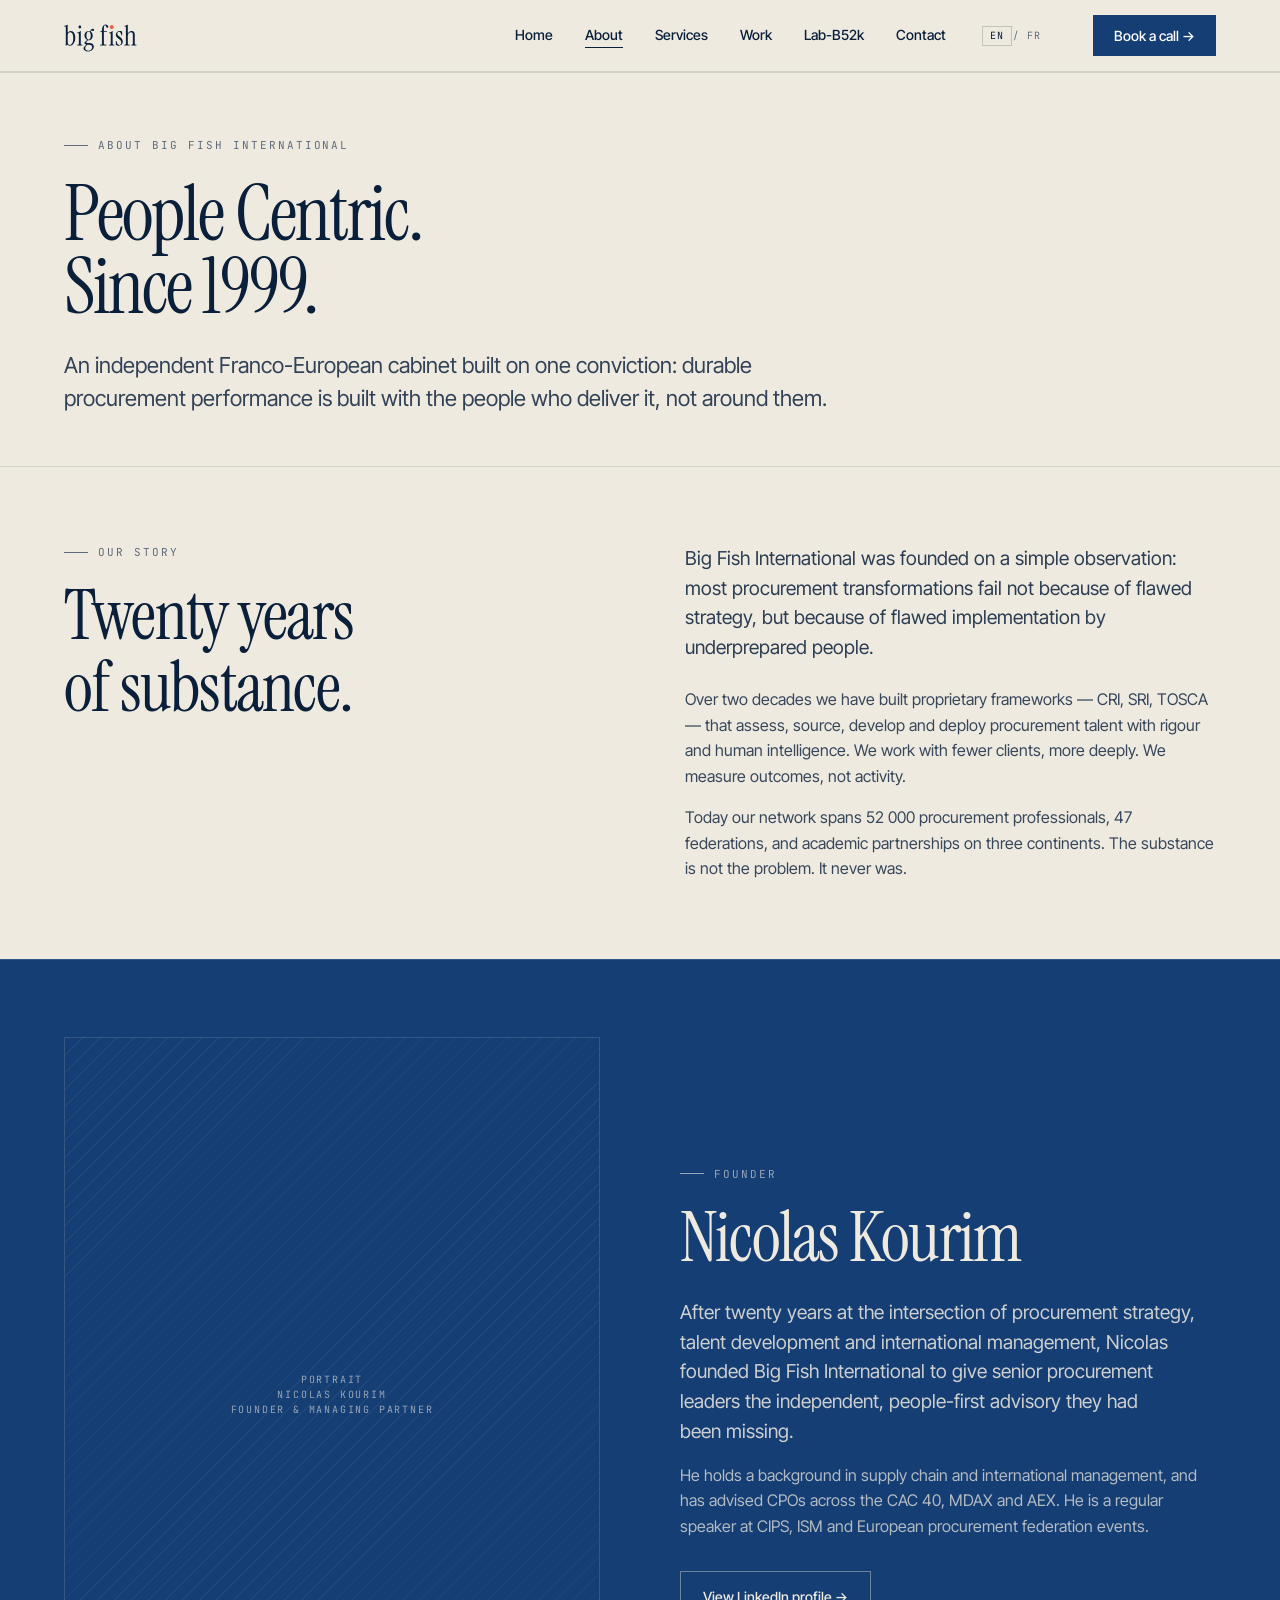
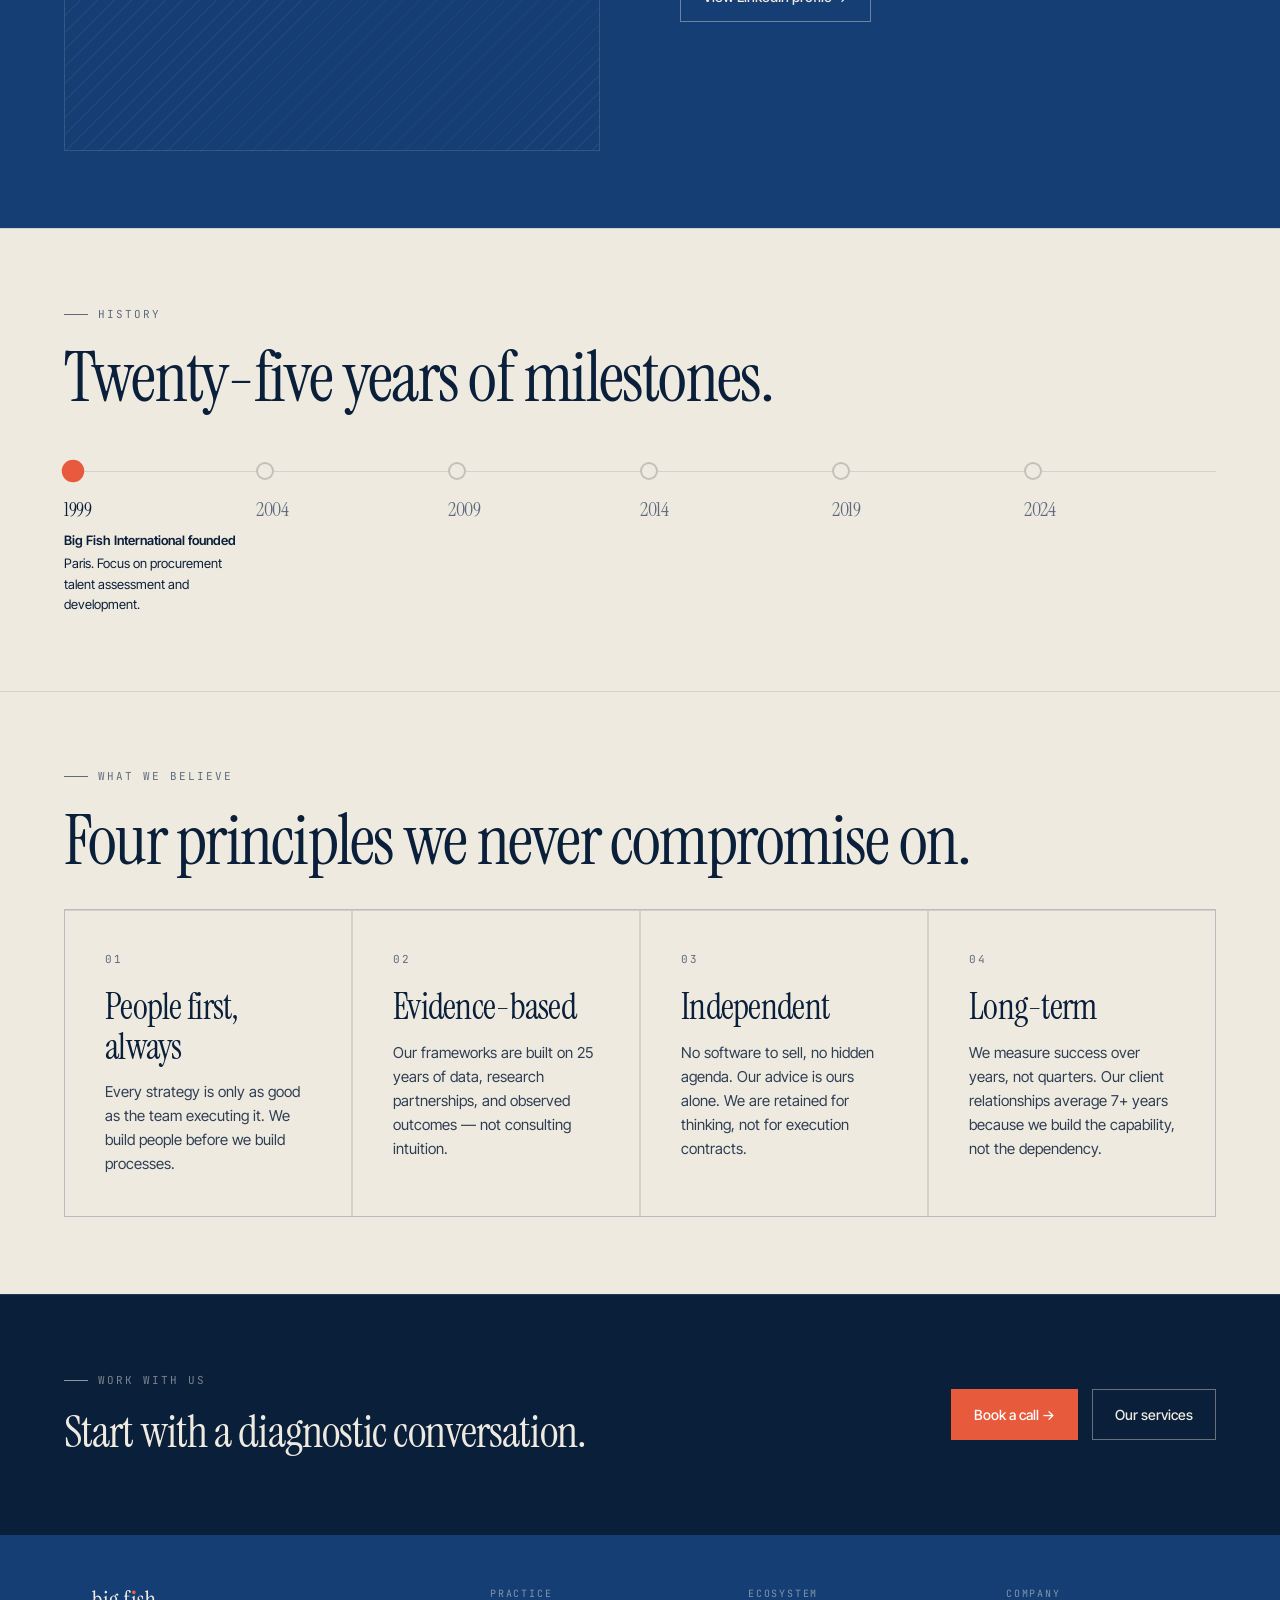
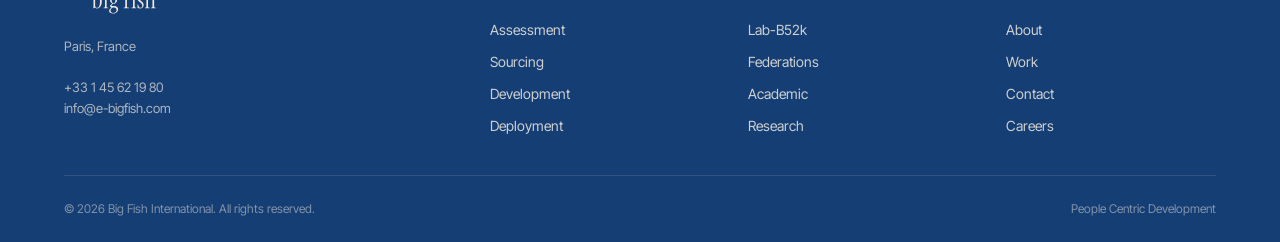
==== commit c8ad30f2: "Add files via upload" ====
--- a/about.html
+++ b/about.html
@@ -4,9 +4,9 @@
   <meta charset="UTF-8"/>
   <meta name="viewport" content="width=device-width, initial-scale=1.0"/>
   <meta name="description" content="About Big Fish International — a people-centric procurement and HR cabinet since 1999."/>
-  <title>About — Big Fish International</title>
+  <title>Big Fish International | About</title>
   <link rel="icon" type="image/svg+xml" href="assets/favicon.svg"/>
-  <link rel="stylesheet" href="styles.css?v=10"/>
+  <link rel="stylesheet" href="styles.css?v=16"/>
 </head>
 <body>
 
@@ -15,13 +15,19 @@
     <a class="nav__logo" href="index.html" aria-label="Big Fish International — Home">
       <img src="assets/logo.svg" alt="Big Fish" width="130" height="56"/>
     </a>
-    <div class="nav__links">
-      <a href="index.html">Home</a>
-      <a href="about.html" class="active">About</a>
-      <a href="services.html">Services</a>
-      <a href="work.html">Work</a>
-      <a href="contact.html">Contact</a>
-      <a href="contact.html" class="btn btn--nav-cta">Book a call →</a>
+            <div class="nav__links">
+      <a href="index.html"><span class="lang-en">Home</span><span class="lang-fr">Accueil</span></a>
+      <a href="about.html" class="active"><span class="lang-en">About</span><span class="lang-fr">À propos</span></a>
+      <a href="services.html"><span class="lang-en">Services</span><span class="lang-fr">Services</span></a>
+      <a href="work.html"><span class="lang-en">Work</span><span class="lang-fr">Références</span></a>
+      <a href="lab.html"><span class="lang-en">Lab-B52k</span><span class="lang-fr">Lab-B52k</span></a>
+      <a href="contact.html"><span class="lang-en">Contact</span><span class="lang-fr">Contact</span></a>
+      <div class="lang-toggle">
+        <button class="lang-btn active" data-lang="en" onclick="setLang('en')">EN</button>
+        <span style="color:var(--mute);font-size:11px">/</span>
+        <button class="lang-btn" data-lang="fr" onclick="setLang('fr')">FR</button>
+      </div>
+      <a href="contact.html" class="btn btn--nav-cta"><span class="lang-en">Book a call →</span><span class="lang-fr">Prendre RDV →</span></a>
     </div>
     <button class="nav__burger" aria-label="Toggle menu" aria-expanded="false">
       <span></span><span></span><span></span>
@@ -29,19 +35,22 @@
   </div>
 </nav>
 <nav class="nav__mobile" aria-label="Mobile menu">
-  <a href="about.html">About</a>
+  <a href="index.html"><span class="lang-en">Home</span><span class="lang-fr">Accueil</span></a>
+  <a href="about.html"><span class="lang-en">About</span><span class="lang-fr">À propos</span></a>
   <a href="services.html">Services</a>
-  <a href="work.html">Work</a>
+  <a href="work.html"><span class="lang-en">Work</span><span class="lang-fr">Références</span></a>
+  <a href="lab.html">Lab-B52k</a>
   <a href="contact.html">Contact</a>
-  <a href="contact.html" class="btn btn--filled">Book a call →</a>
+  <a href="contact.html" class="btn btn--filled"><span class="lang-en">Book a call →</span><span class="lang-fr">Prendre RDV →</span></a>
 </nav>
 
 <!-- PAGE HERO -->
 <section class="page-hero">
   <div class="container">
-    <div class="page-hero__eyebrow eyebrow">About Big Fish International</div>
-    <h1 class="display-1">People Centric.<br/>Since 1999.</h1>
-    <p class="page-hero__sub">An independent Franco-European cabinet built on one conviction: durable procurement performance is built with the people who deliver it, not around them.</p>
+    <div class="page-hero__eyebrow eyebrow"><span class="lang-en">About Big Fish International</span><span class="lang-fr">À propos de Big Fish International</span></div>
+    <h1 class="display-1"><span class="lang-en">People Centric.<br/>Since 1999.</span><span class="lang-fr">Centré sur l'humain.<br/>Depuis 1999.</span></h1>
+    <p class="page-hero__sub lang-en">An independent Franco-European cabinet built on one conviction: durable procurement performance is built with the people who deliver it, not around them.</p>
+    <p class="page-hero__sub lang-fr">Un cabinet franco-européen indépendant fondé sur une conviction : la performance achats durable se construit avec les personnes qui la délivrent, et non autour d'elles.</p>
   </div>
 </section>
 
@@ -50,12 +59,14 @@
   <div class="container">
     <div class="grid-2" style="align-items:start;gap:clamp(40px,7vw,96px)">
       <div>
-        <div class="eyebrow">Our story</div>
-        <h2 class="display-2">Twenty years of substance.</h2>
-      </div>
-      <div>
-        <p class="body-lg" style="opacity:.85">Big Fish International was founded on a simple observation: most procurement transformations fail not because of flawed strategy, but because of flawed implementation by underprepared people.</p>
-        <p class="body mt-24" style="opacity:.8">Over two decades we have built proprietary frameworks — CRI, SRI, TOSCA — that assess, source, develop and deploy procurement talent with rigour and human intelligence. We work with fewer clients, more deeply. We measure outcomes, not activity.</p>
+        <div class="eyebrow"><span class="lang-en">Our story</span><span class="lang-fr">Notre histoire</span></div>
+        <h2 class="display-2"><span class="lang-en">Twenty years of substance.</span><span class="lang-fr">Vingt ans de substance.</span></h2>
+      </div>
+      <div>
+        <p class="body-lg lang-en" style="opacity:.85">Big Fish International was founded on a simple observation: most procurement transformations fail not because of flawed strategy, but because of flawed implementation by underprepared people.</p>
+        <p class="body-lg lang-fr" style="opacity:.85">Big Fish International est né d'un constat simple : la plupart des transformations achats échouent non pas à cause d'une stratégie défaillante, mais d'une exécution insuffisamment préparée.</p>
+        <p class="body mt-24 lang-en" style="opacity:.8">Over two decades we have built proprietary frameworks — CRI, SRI, TOSCA — that assess, source, develop and deploy procurement talent with rigour and human intelligence. We work with fewer clients, more deeply. We measure outcomes, not activity.</p>
+        <p class="body mt-24 lang-fr" style="opacity:.8">En deux décennies, nous avons construit des frameworks propriétaires — CRI, SRI, TOSCA — qui évaluent, sourcent, développent et déploient les talents achats avec rigueur et intelligence humaine. Moins de clients, mais davantage de profondeur. Des résultats mesurés, jamais de l'activité pour l'activité.</p>
         <p class="body mt-16" style="opacity:.8">Today our network spans 52 000 procurement professionals, 47 federations, and academic partnerships on three continents. The substance is not the problem. It never was.</p>
       </div>
     </div>
@@ -70,16 +81,18 @@
         <span class="placeholder__label">Portrait<br/>Nicolas Kourim<br/>Founder &amp; Managing Partner</span>
       </div>
       <div>
-        <div class="eyebrow">Founder</div>
+        <div class="eyebrow"><span class="lang-en">Founder</span><span class="lang-fr">Fondateur</span></div>
         <h2 class="display-2">Nicolas Kourim</h2>
-        <p class="body-lg mt-24" style="color:var(--surface);opacity:.85">
+        <p class="body-lg mt-24 lang-en" style="color:var(--surface);opacity:.85">
           After twenty years at the intersection of procurement strategy, talent development and international management, Nicolas founded Big Fish International to give senior procurement leaders the independent, people-first advisory they had been missing.
         </p>
-        <p class="body mt-16" style="color:var(--surface);opacity:.72">
-          He holds a background in supply chain and international management, and has advised CPOs across the CAC 40, MDAX, AEX and Fortune 500. He is a regular speaker at CIPS, ISM and European procurement federation events.
+        <p class="body-lg mt-24 lang-fr" style="color:var(--surface);opacity:.85">Après vingt ans à l'intersection de la stratégie achats, du développement des talents et du management international, Nicolas a fondé Big Fish International pour offrir aux directions achats un conseil indépendant, ancré dans l'humain, qu'elles ne trouvaient nulle part ailleurs.</p>
+        <p class="body mt-16 lang-en" style="color:var(--surface);opacity:.72">
+          He holds a background in supply chain and international management, and has advised CPOs across the CAC 40, MDAX and AEX. He is a regular speaker at CIPS, ISM and European procurement federation events.
         </p>
+        <p class="body mt-16 lang-fr" style="color:var(--surface);opacity:.72">Diplômé en supply chain et management international, il conseille les CPO du CAC 40, du MDAX et de l'AEX. Intervenant régulier au CIPS, à l'ISM et dans les fédérations européennes d'achats.</p>
         <div class="mt-32">
-          <a href="https://www.linkedin.com/in/claus-nicolas-kourim-742684/" target="_blank" rel="noopener" class="btn btn--outline-light">View LinkedIn profile →</a>
+          <a href="https://www.linkedin.com/in/ACoAAAAZbyIByF38w97Mfj_TUovsyDaeQEpF96s" target="_blank" rel="noopener" class="btn btn--outline-light"><span class="lang-en">View LinkedIn profile →</span><span class="lang-fr">Voir le profil LinkedIn →</span></a>
         </div>
       </div>
     </div>
@@ -89,66 +102,79 @@
 <!-- TIMELINE -->
 <section class="section">
   <div class="container">
-    <div class="grid-2" style="align-items:start;gap:clamp(40px,7vw,80px)">
-      <div>
-        <div class="eyebrow">History</div>
-        <h2 class="display-2">Twenty-five years of milestones.</h2>
-      </div>
-      <div class="timeline">
-        <div class="timeline__item">
-          <span class="timeline__year">1999</span>
-          <div class="timeline__text"><strong>Big Fish International founded</strong>in Paris with a focus on procurement talent assessment and development for industrial companies.</div>
-        </div>
-        <div class="timeline__item">
-          <span class="timeline__year">2004</span>
-          <div class="timeline__text"><strong>CRI methodology launched</strong>— a proprietary Competency and Role Index for procurement professionals, now used across 40+ countries.</div>
-        </div>
-        <div class="timeline__item">
-          <span class="timeline__year">2009</span>
-          <div class="timeline__text"><strong>European expansion</strong>— partnerships with BME (Germany), NEVI (Netherlands), and CIPS (UK). Nine-language delivery capability established.</div>
-        </div>
-        <div class="timeline__item">
-          <span class="timeline__year">2014</span>
-          <div class="timeline__text"><strong>TOSCA framework</strong>— a transformation methodology for procurement organisations integrating culture, process and people change.</div>
-        </div>
-        <div class="timeline__item">
-          <span class="timeline__year">2019</span>
-          <div class="timeline__text"><strong>Lab-B52k launched</strong>— a research and innovation platform connecting 52 000 procurement professionals with academic and industry partners.</div>
-        </div>
-        <div class="timeline__item">
-          <span class="timeline__year">2024</span>
-          <div class="timeline__text"><strong>300+ enterprise references</strong>— a milestone reached across CAC 40, Fortune 500, MDAX and public sector clients.</div>
-        </div>
-      </div>
-    </div>
-  </div>
-</section>
+    <div class="eyebrow"><span class="lang-en">History</span><span class="lang-fr">Historique</span></div>
+    <h2 class="display-2"><span class="lang-en">Twenty-five years of milestones.</span><span class="lang-fr">Vingt-cinq ans de jalons.</span></h2>
+    <div class="timeline-h">
+      <div class="timeline-h__track"></div>
+      <div class="timeline-h__item tl-active" onclick="tlClick(this)">
+        <div class="timeline-h__dot"></div>
+        <div class="timeline-h__year">1999</div>
+        <div class="timeline-h__content"><span class="lang-en"><strong>Big Fish International founded</strong>Paris. Focus on procurement talent assessment and development.</span><span class="lang-fr"><strong>Fondation de Big Fish International</strong>Paris. Spécialisation dans l'évaluation et le développement des talents achats.</span></div>
+      </div>
+      <div class="timeline-h__item" onclick="tlClick(this)">
+        <div class="timeline-h__dot"></div>
+        <div class="timeline-h__year">2004</div>
+        <div class="timeline-h__content"><span class="lang-en"><strong>CRI launched</strong>Proprietary Competency &amp; Role Index — now used across 40+ countries.</span><span class="lang-fr"><strong>Lancement du CRI</strong>Le Competency &amp; Role Index propriétaire — aujourd'hui déployé dans plus de 40 pays.</span></div>
+      </div>
+      <div class="timeline-h__item" onclick="tlClick(this)">
+        <div class="timeline-h__dot"></div>
+        <div class="timeline-h__year">2009</div>
+        <div class="timeline-h__content"><span class="lang-en"><strong>European expansion</strong>Partnerships with BME, NEVI, CIPS. Nine languages established.</span><span class="lang-fr"><strong>Expansion européenne</strong>Partenariats avec BME, NEVI, CIPS. Neuf langues de travail opérationnelles.</span></div>
+      </div>
+      <div class="timeline-h__item" onclick="tlClick(this)">
+        <div class="timeline-h__dot"></div>
+        <div class="timeline-h__year">2014</div>
+        <div class="timeline-h__content"><span class="lang-en"><strong>TOSCA framework</strong>Transformation methodology integrating culture, process and people.</span><span class="lang-fr"><strong>Framework TOSCA</strong>Méthodologie de transformation intégrant culture, processus et personnes.</span></div>
+      </div>
+      <div class="timeline-h__item" onclick="tlClick(this)">
+        <div class="timeline-h__dot"></div>
+        <div class="timeline-h__year">2019</div>
+        <div class="timeline-h__content"><span class="lang-en"><strong>Lab-B52k launched</strong>Research platform — 52 000 professionals, academic &amp; industry partners.</span><span class="lang-fr"><strong>Lancement du Lab-B52k</strong>Plateforme de recherche — 52 000 professionnels, partenaires académiques et industriels.</span></div>
+      </div>
+      <div class="timeline-h__item" onclick="tlClick(this)">
+        <div class="timeline-h__dot"></div>
+        <div class="timeline-h__year">2024</div>
+        <div class="timeline-h__content"><span class="lang-en"><strong>300+ references</strong>Milestone across CAC 40, MDAX, AEX and public sector clients.</span><span class="lang-fr"><strong>300+ références</strong>Cap franchi : CAC 40, MDAX, AEX et secteur public.</span></div>
+      </div>
+    </div>
+  </div>
+</section>
+<script>
+function tlClick(el){
+  document.querySelectorAll('.timeline-h__item').forEach(function(i){i.classList.remove('tl-active')});
+  el.classList.add('tl-active');
+}
+</script>
 
 <!-- VALUES -->
 <section class="section">
   <div class="container">
-    <div class="eyebrow">What we believe</div>
-    <h2 class="display-2 mb-32">Four principles we never compromise on.</h2>
+    <div class="eyebrow"><span class="lang-en">What we believe</span><span class="lang-fr">Ce en quoi nous croyons</span></div>
+    <h2 class="display-2 mb-32"><span class="lang-en">Four principles we never compromise on.</span><span class="lang-fr">Quatre principes non négociables.</span></h2>
     <div class="grid-4">
       <div class="grid-cell card">
         <div class="card__num">01</div>
-        <div class="card__title">People first, always</div>
-        <p class="card__body">Every strategy is only as good as the team executing it. We build people before we build processes.</p>
+        <div class="card__title"><span class="lang-en">People first, always</span><span class="lang-fr">L'humain d'abord, toujours</span></div>
+        <p class="card__body lang-en">Every strategy is only as good as the team executing it. We build people before we build processes.</p>
+      <p class="card__body lang-fr">Toute stratégie ne vaut que par ceux qui l'exécutent. Nous développons les personnes avant de construire les processus.</p>
       </div>
       <div class="grid-cell card">
         <div class="card__num">02</div>
-        <div class="card__title">Evidence-based</div>
-        <p class="card__body">Our frameworks are built on 25 years of data, research partnerships, and observed outcomes — not consulting intuition.</p>
+        <div class="card__title"><span class="lang-en">Evidence-based</span><span class="lang-fr">Fondé sur les données</span></div>
+        <p class="card__body lang-en">Our frameworks are built on 25 years of data, research partnerships, and observed outcomes — not consulting intuition.</p>
+      <p class="card__body lang-fr">Nos frameworks reposent sur 25 ans de données, de partenariats académiques et de résultats observés — pas sur l'intuition du consultant.</p>
       </div>
       <div class="grid-cell card">
         <div class="card__num">03</div>
-        <div class="card__title">Independent</div>
-        <p class="card__body">No software to sell, no hidden agenda. Our advice is ours alone. We are retained for thinking, not for execution contracts.</p>
+        <div class="card__title"><span class="lang-en">Independent</span><span class="lang-fr">Indépendant</span></div>
+        <p class="card__body lang-en">No software to sell, no hidden agenda. Our advice is ours alone. We are retained for thinking, not for execution contracts.</p>
+      <p class="card__body lang-fr">Aucun logiciel à vendre, aucun conflit d'intérêt. Nos recommandations n'appartiennent qu'à nous. On nous retient pour notre pensée, pas pour des contrats d'exécution.</p>
       </div>
       <div class="grid-cell card">
         <div class="card__num">04</div>
-        <div class="card__title">Long-term</div>
-        <p class="card__body">We measure success over years, not quarters. Our client relationships average 7+ years because we build the capability, not the dependency.</p>
+        <div class="card__title"><span class="lang-en">Long-term</span><span class="lang-fr">Long terme</span></div>
+        <p class="card__body lang-en">We measure success over years, not quarters. Our client relationships average 7+ years because we build the capability, not the dependency.</p>
+      <p class="card__body lang-fr">Nous mesurons le succès sur des années, pas des trimestres. Nos relations clients durent en moyenne 7 ans car nous construisons la compétence, pas la dépendance.</p>
       </div>
     </div>
   </div>
@@ -158,12 +184,12 @@
 <section class="section section--ink">
   <div class="container cta-band">
     <div>
-      <div class="eyebrow" style="color:rgba(239,234,224,.5)">Work with us</div>
-      <h2 class="display-3" style="color:var(--surface)">Start with a diagnostic conversation.</h2>
+      <div class="eyebrow" style="color:rgba(239,234,224,.5)"><span class="lang-en">Work with us</span><span class="lang-fr">Travailler avec nous</span></div>
+      <h2 class="display-3" style="color:var(--surface)"><span class="lang-en">Start with a diagnostic conversation.</span><span class="lang-fr">Commençons par une conversation de diagnostic.</span></h2>
     </div>
     <div class="cta-band__btns">
-      <a href="contact.html" class="btn btn--filled">Book a call →</a>
-      <a href="services.html" class="btn btn--outline-light">Our services</a>
+      <a href="contact.html" class="btn btn--filled"><span class="lang-en">Book a call →</span><span class="lang-fr">Prendre RDV →</span></a>
+      <a href="services.html" class="btn btn--outline-light"><span class="lang-en">Our services</span><span class="lang-fr">Nos services</span></a>
     </div>
   </div>
 </section>
@@ -173,44 +199,49 @@
   <div class="container">
     <div class="footer__top">
       <div>
-        <div class="footer__logo" style="text-align:left;margin-left:0"><a href="index.html" style="display:inline-block"><img style="margin:0;display:block" src="assets/logo-sand.svg" alt="Big Fish" width="120" height="52"/></a></div>
+        <div class="footer__logo"><a href="index.html"><img src="assets/logo-sand.svg" alt="Big Fish" width="120" height="52"/></a></div>
         <p class="footer__desc">Paris, France<br/><br/>+33 1 45 62 19 80<br/>info@e-bigfish.com</p>
       </div>
       <div>
-        <div class="footer__heading">Practice</div>
+        <div class="footer__heading"><span class="lang-en">Practice</span><span class="lang-fr">Services</span></div>
         <ul class="footer__links">
-          <li><a href="services.html">Assessment</a></li>
-          <li><a href="services.html">Sourcing</a></li>
-          <li><a href="services.html">Development</a></li>
-          <li><a href="services.html">Deployment</a></li>
+          <li><a href="services.html"><span class="lang-en">Assessment</span><span class="lang-fr">Évaluation</span></a></li>
+          <li><a href="services.html"><span class="lang-en">Sourcing</span><span class="lang-fr">Sourcing</span></a></li>
+          <li><a href="services.html"><span class="lang-en">Development</span><span class="lang-fr">Développement</span></a></li>
+          <li><a href="services.html"><span class="lang-en">Deployment</span><span class="lang-fr">Déploiement</span></a></li>
         </ul>
       </div>
       <div>
-        <div class="footer__heading">Ecosystem</div>
+        <div class="footer__heading"><span class="lang-en">Ecosystem</span><span class="lang-fr">Écosystème</span></div>
         <ul class="footer__links">
-          <li><a href="about.html">Lab-B52k</a></li>
-          <li><a href="about.html">Federations</a></li>
-          <li><a href="about.html">Academic</a></li>
-          <li><a href="about.html">Research</a></li>
+          <li><a href="lab.html"><span class="lang-en">Lab-B52k</span><span class="lang-fr">Lab-B52k</span></a></li>
+          <li><a href="about.html"><span class="lang-en">Federations</span><span class="lang-fr">Fédérations</span></a></li>
+          <li><a href="about.html"><span class="lang-en">Academic</span><span class="lang-fr">Académique</span></a></li>
+          <li><a href="about.html"><span class="lang-en">Research</span><span class="lang-fr">Recherche</span></a></li>
         </ul>
       </div>
       <div>
-        <div class="footer__heading">Company</div>
+        <div class="footer__heading"><span class="lang-en">Company</span><span class="lang-fr">Entreprise</span></div>
         <ul class="footer__links">
-          <li><a href="about.html">About</a></li>
-          <li><a href="work.html">Work</a></li>
-          <li><a href="contact.html">Contact</a></li>
-          <li><a href="contact.html">Careers</a></li>
+          <li><a href="about.html"><span class="lang-en">About</span><span class="lang-fr">À propos</span></a></li>
+          <li><a href="work.html"><span class="lang-en">Work</span><span class="lang-fr">Références</span></a></li>
+          <li><a href="contact.html"><span class="lang-en">Contact</span><span class="lang-fr">Contact</span></a></li>
+          <li><a href="contact.html"><span class="lang-en">Careers</span><span class="lang-fr">Carrières</span></a></li>
         </ul>
       </div>
     </div>
     <div class="footer__bottom">
-      <span>© 2026 Big Fish International. All rights reserved.</span>
-      <span>People Centric Development</span>
+      <span><span class="lang-en">© 2026 Big Fish International. All rights reserved.</span><span class="lang-fr">© 2026 Big Fish International. Tous droits réservés.</span></span>
+      <span><span class="lang-en">People Centric Development</span><span class="lang-fr">Développement centré sur l'humain</span></span>
     </div>
   </div>
 </footer>
 
 <script src="script.js"></script>
+
+<script>
+function setLang(l){document.documentElement.setAttribute('data-lang',l);document.querySelectorAll('.lang-btn').forEach(function(b){b.classList.toggle('active',b.getAttribute('data-lang')===l)});localStorage.setItem('bf-lang',l)}
+(function(){var s=localStorage.getItem('bf-lang')||'en';setLang(s)})();
+</script>
 </body>
 </html>
--- a/styles.css
+++ b/styles.css
@@ -459,7 +459,7 @@
   padding: clamp(36px, 4vw, 56px) 0 clamp(28px, 3vw, 40px);
   border-bottom: 1px solid rgba(239,234,224,.12);
 }
-.footer__logo { margin-bottom: 16px; display: flex; justify-content: flex-start; }
+.footer__logo { margin-bottom: 16px; text-align: left; }
 .footer__logo a { display: inline-block; }
 .footer__logo img { height: 28px; display: block; margin: 0; }
 .footer__desc {
@@ -735,3 +735,134 @@
 .text-center { text-align: center; }
 .max-56 { max-width: 56ch; }
 .max-72 { max-width: 72ch; }
+
+/* === 26. LANGUAGE SWITCHING ================================ */
+.lang-fr { display: none; }
+[data-lang="fr"] .lang-en { display: none; }
+[data-lang="fr"] .lang-fr { display: revert; }
+[data-lang="fr"] span.lang-fr,
+[data-lang="fr"] a.lang-fr { display: inline; }
+[data-lang="fr"] li.lang-fr { display: list-item; }
+.lang-toggle {
+  display: flex;
+  align-items: center;
+  gap: 2px;
+  margin: 0 4px;
+}
+.lang-btn {
+  font-family: var(--font-mono);
+  font-size: 10px;
+  letter-spacing: .1em;
+  text-transform: uppercase;
+  color: var(--mute);
+  padding: 4px 7px;
+  cursor: pointer;
+  background: none;
+  border: 1px solid transparent;
+  transition: color .2s, border-color .2s;
+  line-height: 1;
+}
+.lang-btn.active { color: var(--ink); border-color: var(--line-med); }
+.lang-btn:hover { color: var(--ink); }
+
+/* === 23. HERO BUBBLES ====================================== */
+@keyframes bubble-rise {
+  0%   { transform: translateY(0) scale(1); opacity: 0; }
+  8%   { opacity: 1; }
+  88%  { opacity: .35; }
+  100% { transform: translateY(-700px) scale(.3); opacity: 0; }
+}
+.hero-bubbles {
+  position: absolute;
+  right: 0;
+  top: 0;
+  width: 46%;
+  height: 100%;
+  pointer-events: none;
+  overflow: hidden;
+}
+.hero-bubbles__b {
+  position: absolute;
+  border-radius: 50%;
+  background: var(--accent);
+  animation: bubble-rise ease-in infinite;
+}
+
+/* === 24. HORIZONTAL TIMELINE =============================== */
+.timeline-h {
+  position: relative;
+  display: grid;
+  grid-template-columns: repeat(6,1fr);
+  margin-top: 48px;
+}
+.timeline-h__track {
+  position: absolute;
+  top: 9px;
+  left: 9px;
+  right: 0;
+  height: 1px;
+  background: var(--line);
+}
+.timeline-h__item {
+  position: relative;
+  padding-top: 32px;
+  padding-right: 12px;
+  cursor: pointer;
+}
+.timeline-h__dot {
+  position: absolute;
+  top: 0; left: 0;
+  width: 18px; height: 18px;
+  border-radius: 50%;
+  background: var(--surface);
+  border: 2px solid var(--line-med);
+  transition: background .25s, border-color .25s, transform .2s;
+  z-index: 1;
+}
+.timeline-h__item:hover .timeline-h__dot,
+.timeline-h__item.tl-active .timeline-h__dot {
+  background: var(--accent);
+  border-color: var(--accent);
+  transform: scale(1.25);
+}
+.timeline-h__year {
+  font-family: var(--font-display);
+  font-size: 20px;
+  letter-spacing: -.02em;
+  color: var(--mute);
+  transition: color .2s;
+}
+.timeline-h__item.tl-active .timeline-h__year { color: var(--ink); }
+.timeline-h__content {
+  font-size: 13px;
+  line-height: 1.55;
+  max-height: 0;
+  overflow: hidden;
+  opacity: 0;
+  transition: max-height .35s ease, opacity .25s;
+  padding-right: 8px;
+  margin-top: 6px;
+}
+.timeline-h__content strong { display: block; font-weight: 600; margin-bottom: 3px; }
+.timeline-h__item.tl-active .timeline-h__content { max-height: 180px; opacity: 1; }
+@media (max-width: 768px) {
+  .timeline-h { grid-template-columns: repeat(3,1fr); row-gap: 8px; }
+  .timeline-h__track { display: none; }
+}
+
+/* === 25. LAB PAGE ========================================== */
+.lab-grid { display: grid; grid-template-columns: 1fr 1fr; gap: 2px; background: var(--line); border: 1px solid var(--line); }
+.lab-card { background: var(--surface); padding: clamp(28px,4vw,48px); display: flex; flex-direction: column; }
+.lab-card__tag { font-family: var(--font-mono); font-size: 10px; letter-spacing: .18em; text-transform: uppercase; color: var(--accent); margin-bottom: 14px; }
+.lab-card__title { font-family: var(--font-display); font-size: clamp(20px,2.2vw,28px); letter-spacing: -.02em; line-height: 1.1; }
+.lab-card__body { font-size: 14px; line-height: 1.65; color: var(--mute); margin-top: 12px; flex: 1; }
+.lab-card__gate { margin-top: 24px; display: flex; gap: 8px; flex-wrap: wrap; align-items: center; }
+.lab-gate-input { border: 1px solid var(--line-med); padding: 10px 14px; font-size: 13px; font-family: var(--font-text); color: var(--ink); background: transparent; outline: none; flex: 1; min-width: 160px; transition: border-color .2s; }
+.lab-gate-input:focus { border-color: var(--ink); }
+.lab-card--featured { grid-column: 1 / -1; background: var(--primary); color: var(--surface); }
+.lab-card--featured .lab-card__title { color: var(--surface); font-size: clamp(24px,3vw,40px); }
+.lab-card--featured .lab-card__body { color: rgba(239,234,224,.75); }
+.lab-card--featured .lab-gate-input { border-color: rgba(239,234,224,.3); color: var(--surface); }
+.lab-card--featured .lab-gate-input::placeholder { color: rgba(239,234,224,.4); }
+.lab-card--featured .lab-gate-input:focus { border-color: rgba(239,234,224,.7); }
+@media (max-width: 768px) { .lab-grid { grid-template-columns: 1fr; } }
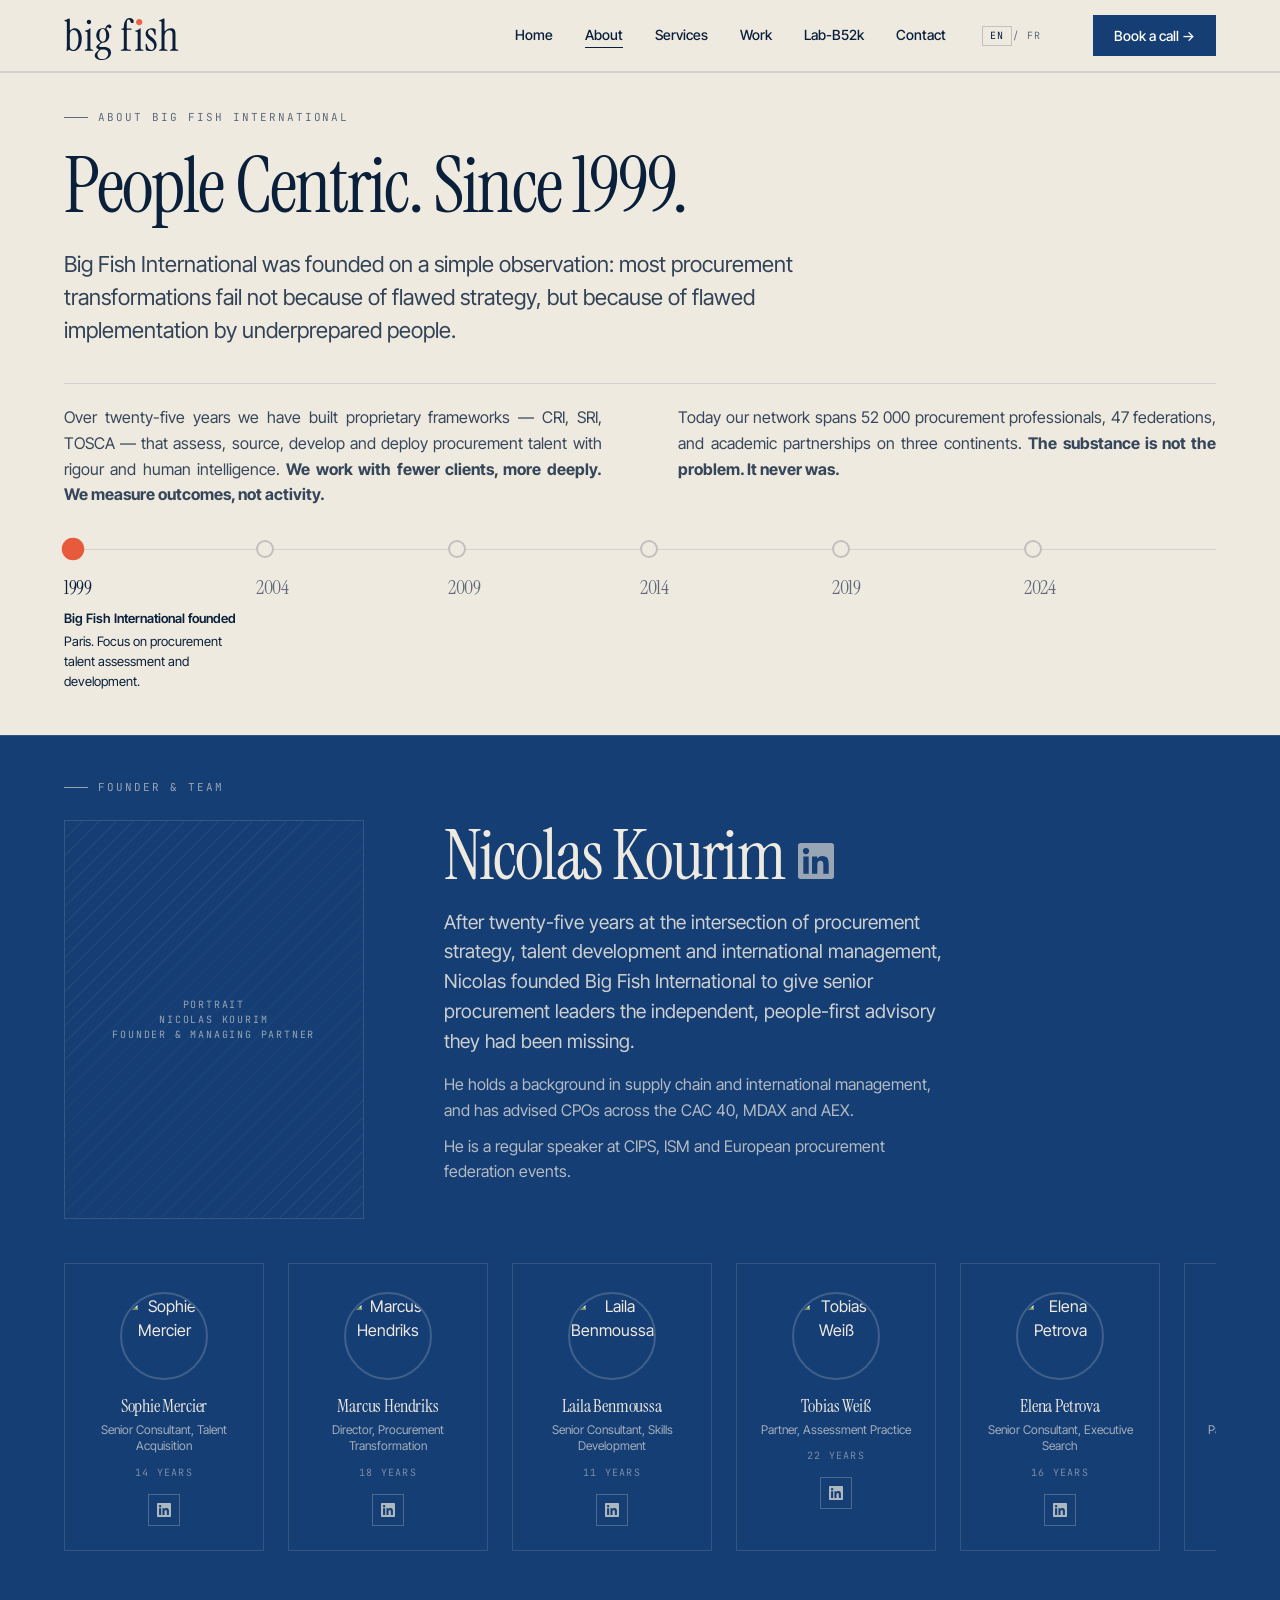
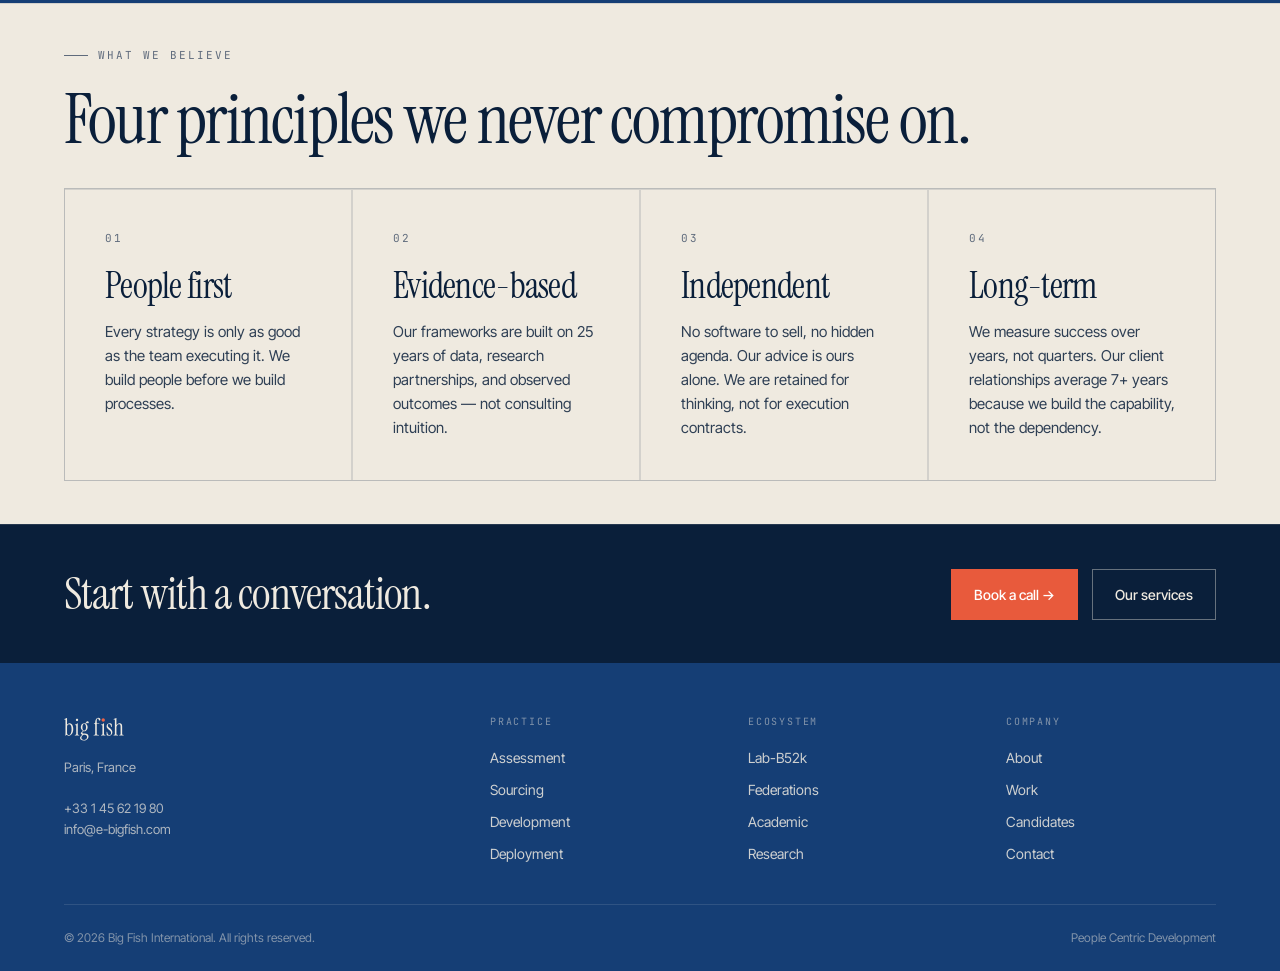
==== commit ba0746b1: "Add files via upload" ====
--- a/about.html
+++ b/about.html
@@ -6,7 +6,7 @@
   <meta name="description" content="About Big Fish International — a people-centric procurement and HR cabinet since 1999."/>
   <title>Big Fish International | About</title>
   <link rel="icon" type="image/svg+xml" href="assets/favicon.svg"/>
-  <link rel="stylesheet" href="styles.css?v=16"/>
+  <link rel="stylesheet" href="styles.css?v=18"/>
 </head>
 <body>
 
@@ -45,66 +45,31 @@
 </nav>
 
 <!-- PAGE HERO -->
-<section class="page-hero">
+<section class="page-hero" style="padding-bottom:0">
   <div class="container">
     <div class="page-hero__eyebrow eyebrow"><span class="lang-en">About Big Fish International</span><span class="lang-fr">À propos de Big Fish International</span></div>
-    <h1 class="display-1"><span class="lang-en">People Centric.<br/>Since 1999.</span><span class="lang-fr">Centré sur l'humain.<br/>Depuis 1999.</span></h1>
-    <p class="page-hero__sub lang-en">An independent Franco-European cabinet built on one conviction: durable procurement performance is built with the people who deliver it, not around them.</p>
-    <p class="page-hero__sub lang-fr">Un cabinet franco-européen indépendant fondé sur une conviction : la performance achats durable se construit avec les personnes qui la délivrent, et non autour d'elles.</p>
-  </div>
-</section>
-
-<!-- STORY -->
-<section class="section">
-  <div class="container">
-    <div class="grid-2" style="align-items:start;gap:clamp(40px,7vw,96px)">
-      <div>
-        <div class="eyebrow"><span class="lang-en">Our story</span><span class="lang-fr">Notre histoire</span></div>
-        <h2 class="display-2"><span class="lang-en">Twenty years of substance.</span><span class="lang-fr">Vingt ans de substance.</span></h2>
-      </div>
-      <div>
-        <p class="body-lg lang-en" style="opacity:.85">Big Fish International was founded on a simple observation: most procurement transformations fail not because of flawed strategy, but because of flawed implementation by underprepared people.</p>
-        <p class="body-lg lang-fr" style="opacity:.85">Big Fish International est né d'un constat simple : la plupart des transformations achats échouent non pas à cause d'une stratégie défaillante, mais d'une exécution insuffisamment préparée.</p>
-        <p class="body mt-24 lang-en" style="opacity:.8">Over two decades we have built proprietary frameworks — CRI, SRI, TOSCA — that assess, source, develop and deploy procurement talent with rigour and human intelligence. We work with fewer clients, more deeply. We measure outcomes, not activity.</p>
-        <p class="body mt-24 lang-fr" style="opacity:.8">En deux décennies, nous avons construit des frameworks propriétaires — CRI, SRI, TOSCA — qui évaluent, sourcent, développent et déploient les talents achats avec rigueur et intelligence humaine. Moins de clients, mais davantage de profondeur. Des résultats mesurés, jamais de l'activité pour l'activité.</p>
-        <p class="body mt-16" style="opacity:.8">Today our network spans 52 000 procurement professionals, 47 federations, and academic partnerships on three continents. The substance is not the problem. It never was.</p>
-      </div>
-    </div>
-  </div>
-</section>
-
-<!-- FOUNDER -->
-<section class="section section--dark">
-  <div class="container">
-    <div class="grid-2" style="align-items:center;gap:clamp(40px,7vw,80px)">
-      <div class="placeholder" style="aspect-ratio:3/4;">
-        <span class="placeholder__label">Portrait<br/>Nicolas Kourim<br/>Founder &amp; Managing Partner</span>
-      </div>
-      <div>
-        <div class="eyebrow"><span class="lang-en">Founder</span><span class="lang-fr">Fondateur</span></div>
-        <h2 class="display-2">Nicolas Kourim</h2>
-        <p class="body-lg mt-24 lang-en" style="color:var(--surface);opacity:.85">
-          After twenty years at the intersection of procurement strategy, talent development and international management, Nicolas founded Big Fish International to give senior procurement leaders the independent, people-first advisory they had been missing.
-        </p>
-        <p class="body-lg mt-24 lang-fr" style="color:var(--surface);opacity:.85">Après vingt ans à l'intersection de la stratégie achats, du développement des talents et du management international, Nicolas a fondé Big Fish International pour offrir aux directions achats un conseil indépendant, ancré dans l'humain, qu'elles ne trouvaient nulle part ailleurs.</p>
-        <p class="body mt-16 lang-en" style="color:var(--surface);opacity:.72">
-          He holds a background in supply chain and international management, and has advised CPOs across the CAC 40, MDAX and AEX. He is a regular speaker at CIPS, ISM and European procurement federation events.
-        </p>
-        <p class="body mt-16 lang-fr" style="color:var(--surface);opacity:.72">Diplômé en supply chain et management international, il conseille les CPO du CAC 40, du MDAX et de l'AEX. Intervenant régulier au CIPS, à l'ISM et dans les fédérations européennes d'achats.</p>
-        <div class="mt-32">
-          <a href="https://www.linkedin.com/in/ACoAAAAZbyIByF38w97Mfj_TUovsyDaeQEpF96s" target="_blank" rel="noopener" class="btn btn--outline-light"><span class="lang-en">View LinkedIn profile →</span><span class="lang-fr">Voir le profil LinkedIn →</span></a>
-        </div>
-      </div>
-    </div>
-  </div>
-</section>
-
-<!-- TIMELINE -->
-<section class="section">
-  <div class="container">
-    <div class="eyebrow"><span class="lang-en">History</span><span class="lang-fr">Historique</span></div>
-    <h2 class="display-2"><span class="lang-en">Twenty-five years of milestones.</span><span class="lang-fr">Vingt-cinq ans de jalons.</span></h2>
-    <div class="timeline-h">
+    <h1 class="display-1"><span class="lang-en">People Centric. Since 1999.</span><span class="lang-fr">Centré sur l'humain. Depuis 1999.</span></h1>
+    <p class="page-hero__sub lang-en">Big Fish International was founded on a simple observation: most procurement transformations fail not because of flawed strategy, but because of flawed implementation by underprepared people.</p>
+    <p class="page-hero__sub lang-fr">Big Fish International est né d'un constat simple : la plupart des transformations achats échouent non pas à cause d'une stratégie défaillante, mais d'une exécution insuffisamment préparée.</p>
+    <hr style="border:none;border-top:1px solid var(--line);margin-top:clamp(24px,3vw,36px);margin-bottom:0"/>
+  </div>
+</section>
+
+<!-- STORY + TIMELINE -->
+<section class="section section--flush" style="padding-top:clamp(14px,1.7vw,23px)">
+  <div class="container">
+    <div style="display:grid;grid-template-columns:repeat(2,1fr);gap:clamp(40px,6vw,80px);align-items:start">
+      <div>
+        <p class="body lang-en" style="opacity:.8;text-align:justify">Over twenty-five years we have built proprietary frameworks — CRI, SRI, TOSCA — that assess, source, develop and deploy procurement talent with rigour and human intelligence. <strong>We work with fewer clients, more deeply. We measure outcomes, not activity.</strong></p>
+        <p class="body lang-fr" style="opacity:.8;text-align:justify">En vingt-cinq ans, nous avons construit des frameworks propriétaires — CRI, SRI, TOSCA — qui évaluent, sourcent, développent et déploient les talents achats avec rigueur et intelligence humaine. <strong>Moins de clients, mais davantage de profondeur. Des résultats mesurés, jamais de l'activité pour l'activité.</strong></p>
+      </div>
+      <div>
+        <p class="body lang-en" style="opacity:.8;text-align:justify">Today our network spans 52 000 procurement professionals, 47 federations, and academic partnerships on three continents. <strong>The substance is not the problem. It never was.</strong></p>
+        <p class="body lang-fr" style="opacity:.8;text-align:justify">Aujourd'hui notre réseau couvre 52 000 professionnels achats, 47 fédérations et des partenariats académiques sur trois continents. <strong>Ce n'est pas la matière qui fait défaut. Ça ne l'a jamais été.</strong></p>
+      </div>
+    </div>
+    <!-- Timeline: all 6 dates on one line -->
+    <div class="timeline-h" style="margin-top:clamp(21px,2.6vw,32px)">
       <div class="timeline-h__track"></div>
       <div class="timeline-h__item tl-active" onclick="tlClick(this)">
         <div class="timeline-h__dot"></div>
@@ -146,6 +111,112 @@
 }
 </script>
 
+<!-- FOUNDER -->
+<section class="section section--dark" style="padding-bottom:0">
+  <div class="container">
+    <div class="eyebrow" style="margin-bottom:clamp(16px,2vw,24px)"><span class="lang-en">Founder &amp; team</span><span class="lang-fr">Fondateur &amp; équipe</span></div>
+    <div style="display:grid;grid-template-columns:26% 1fr;align-items:start;gap:clamp(40px,7vw,80px)">
+      <div class="placeholder" style="aspect-ratio:3/4;">
+        <span class="placeholder__label">Portrait<br/>Nicolas Kourim<br/>Founder &amp; Managing Partner</span>
+      </div>
+      <div style="max-width:56ch">
+        <h2 class="display-2" style="display:flex;align-items:flex-end;gap:14px">Nicolas Kourim <a href="https://www.linkedin.com/in/ACoAAAAZbyIByF38w97Mfj_TUovsyDaeQEpF96s" target="_blank" rel="noopener" aria-label="LinkedIn" style="display:inline-flex;align-items:center;color:rgba(239,234,224,.6);transition:color .2s;margin-bottom:13px" onmouseover="this.style.color='rgba(239,234,224,1)'" onmouseout="this.style.color='rgba(239,234,224,.6)'"><svg width="36" height="36" viewBox="0 0 24 24" fill="currentColor"><path d="M20.447 20.452h-3.554v-5.569c0-1.328-.027-3.037-1.852-3.037-1.853 0-2.136 1.445-2.136 2.939v5.667H9.351V9h3.414v1.561h.046c.477-.9 1.637-1.85 3.37-1.85 3.601 0 4.267 2.37 4.267 5.455v6.286zM5.337 7.433a2.062 2.062 0 01-2.063-2.065 2.064 2.064 0 112.063 2.065zm1.782 13.019H3.555V9h3.564v11.452zM22.225 0H1.771C.792 0 0 .774 0 1.729v20.542C0 23.227.792 24 1.771 24h20.451C23.2 24 24 23.227 24 22.271V1.729C24 .774 23.2 0 22.222 0h.003z"/></svg></a></h2>
+        <p class="body-lg lang-en" style="color:var(--surface);opacity:.85;margin-top:16px">After twenty-five years at the intersection of procurement strategy, talent development and international management, Nicolas founded Big Fish International to give senior procurement leaders the independent, people-first advisory they had been missing.</p>
+        <p class="body-lg lang-fr" style="color:var(--surface);opacity:.85;margin-top:16px">Après vingt-cinq ans à l'intersection de la stratégie achats, du développement des talents et du management international, Nicolas a fondé Big Fish International pour offrir aux directions achats un conseil indépendant, ancré dans l'humain, qu'elles ne trouvaient nulle part ailleurs.</p>
+        <p class="body lang-en" style="color:var(--surface);opacity:.72;margin-top:16px">He holds a background in supply chain and international management, and has advised CPOs across the CAC 40, MDAX and AEX.</p>
+        <p class="body lang-en" style="color:var(--surface);opacity:.72;margin-top:10px">He is a regular speaker at CIPS, ISM and European procurement federation events.</p>
+        <p class="body lang-fr" style="color:var(--surface);opacity:.72;margin-top:16px">Diplômé en supply chain et management international, il conseille les CPO du CAC 40, du MDAX et de l'AEX.</p>
+        <p class="body lang-fr" style="color:var(--surface);opacity:.72;margin-top:10px">Intervenant régulier au CIPS, à l'ISM et dans les fédérations européennes d'achats.</p>
+      </div>
+    </div>
+  </div>
+</section>
+
+<!-- TEAM -->
+<section class="section section--dark section--flush" style="padding-top:0.1cm">
+  <div class="container">
+    <div class="team-scroll" id="team-scroll">
+      <div class="team-card">
+        <img class="team-card__photo" src="https://i.pravatar.cc/200?img=1" alt="Sophie Mercier"/>
+        <div class="team-card__name">Sophie Mercier</div>
+        <div class="team-card__role">Senior Consultant, Talent Acquisition</div>
+        <div class="team-card__exp">14 years</div>
+        <a href="https://www.linkedin.com" target="_blank" rel="noopener" class="team-card__linkedin" aria-label="LinkedIn">
+          <svg width="14" height="14" viewBox="0 0 24 24" fill="currentColor"><path d="M20.447 20.452h-3.554v-5.569c0-1.328-.027-3.037-1.852-3.037-1.853 0-2.136 1.445-2.136 2.939v5.667H9.351V9h3.414v1.561h.046c.477-.9 1.637-1.85 3.37-1.85 3.601 0 4.267 2.37 4.267 5.455v6.286zM5.337 7.433a2.062 2.062 0 01-2.063-2.065 2.064 2.064 0 112.063 2.065zm1.782 13.019H3.555V9h3.564v11.452zM22.225 0H1.771C.792 0 0 .774 0 1.729v20.542C0 23.227.792 24 1.771 24h20.451C23.2 24 24 23.227 24 22.271V1.729C24 .774 23.2 0 22.222 0h.003z"/></svg>
+        </a>
+      </div>
+      <div class="team-card">
+        <img class="team-card__photo" src="https://i.pravatar.cc/200?img=5" alt="Marcus Hendriks"/>
+        <div class="team-card__name">Marcus Hendriks</div>
+        <div class="team-card__role">Director, Procurement Transformation</div>
+        <div class="team-card__exp">18 years</div>
+        <a href="https://www.linkedin.com" target="_blank" rel="noopener" class="team-card__linkedin" aria-label="LinkedIn">
+          <svg width="14" height="14" viewBox="0 0 24 24" fill="currentColor"><path d="M20.447 20.452h-3.554v-5.569c0-1.328-.027-3.037-1.852-3.037-1.853 0-2.136 1.445-2.136 2.939v5.667H9.351V9h3.414v1.561h.046c.477-.9 1.637-1.85 3.37-1.85 3.601 0 4.267 2.37 4.267 5.455v6.286zM5.337 7.433a2.062 2.062 0 01-2.063-2.065 2.064 2.064 0 112.063 2.065zm1.782 13.019H3.555V9h3.564v11.452zM22.225 0H1.771C.792 0 0 .774 0 1.729v20.542C0 23.227.792 24 1.771 24h20.451C23.2 24 24 23.227 24 22.271V1.729C24 .774 23.2 0 22.222 0h.003z"/></svg>
+        </a>
+      </div>
+      <div class="team-card">
+        <img class="team-card__photo" src="https://i.pravatar.cc/200?img=9" alt="Laila Benmoussa"/>
+        <div class="team-card__name">Laila Benmoussa</div>
+        <div class="team-card__role">Senior Consultant, Skills Development</div>
+        <div class="team-card__exp">11 years</div>
+        <a href="https://www.linkedin.com" target="_blank" rel="noopener" class="team-card__linkedin" aria-label="LinkedIn">
+          <svg width="14" height="14" viewBox="0 0 24 24" fill="currentColor"><path d="M20.447 20.452h-3.554v-5.569c0-1.328-.027-3.037-1.852-3.037-1.853 0-2.136 1.445-2.136 2.939v5.667H9.351V9h3.414v1.561h.046c.477-.9 1.637-1.85 3.37-1.85 3.601 0 4.267 2.37 4.267 5.455v6.286zM5.337 7.433a2.062 2.062 0 01-2.063-2.065 2.064 2.064 0 112.063 2.065zm1.782 13.019H3.555V9h3.564v11.452zM22.225 0H1.771C.792 0 0 .774 0 1.729v20.542C0 23.227.792 24 1.771 24h20.451C23.2 24 24 23.227 24 22.271V1.729C24 .774 23.2 0 22.222 0h.003z"/></svg>
+        </a>
+      </div>
+      <div class="team-card">
+        <img class="team-card__photo" src="https://i.pravatar.cc/200?img=12" alt="Tobias Weiß"/>
+        <div class="team-card__name">Tobias Weiß</div>
+        <div class="team-card__role">Partner, Assessment Practice</div>
+        <div class="team-card__exp">22 years</div>
+        <a href="https://www.linkedin.com" target="_blank" rel="noopener" class="team-card__linkedin" aria-label="LinkedIn">
+          <svg width="14" height="14" viewBox="0 0 24 24" fill="currentColor"><path d="M20.447 20.452h-3.554v-5.569c0-1.328-.027-3.037-1.852-3.037-1.853 0-2.136 1.445-2.136 2.939v5.667H9.351V9h3.414v1.561h.046c.477-.9 1.637-1.85 3.37-1.85 3.601 0 4.267 2.37 4.267 5.455v6.286zM5.337 7.433a2.062 2.062 0 01-2.063-2.065 2.064 2.064 0 112.063 2.065zm1.782 13.019H3.555V9h3.564v11.452zM22.225 0H1.771C.792 0 0 .774 0 1.729v20.542C0 23.227.792 24 1.771 24h20.451C23.2 24 24 23.227 24 22.271V1.729C24 .774 23.2 0 22.222 0h.003z"/></svg>
+        </a>
+      </div>
+      <div class="team-card">
+        <img class="team-card__photo" src="https://i.pravatar.cc/200?img=20" alt="Elena Petrova"/>
+        <div class="team-card__name">Elena Petrova</div>
+        <div class="team-card__role">Senior Consultant, Executive Search</div>
+        <div class="team-card__exp">16 years</div>
+        <a href="https://www.linkedin.com" target="_blank" rel="noopener" class="team-card__linkedin" aria-label="LinkedIn">
+          <svg width="14" height="14" viewBox="0 0 24 24" fill="currentColor"><path d="M20.447 20.452h-3.554v-5.569c0-1.328-.027-3.037-1.852-3.037-1.853 0-2.136 1.445-2.136 2.939v5.667H9.351V9h3.414v1.561h.046c.477-.9 1.637-1.85 3.37-1.85 3.601 0 4.267 2.37 4.267 5.455v6.286zM5.337 7.433a2.062 2.062 0 01-2.063-2.065 2.064 2.064 0 112.063 2.065zm1.782 13.019H3.555V9h3.564v11.452zM22.225 0H1.771C.792 0 0 .774 0 1.729v20.542C0 23.227.792 24 1.771 24h20.451C23.2 24 24 23.227 24 22.271V1.729C24 .774 23.2 0 22.222 0h.003z"/></svg>
+        </a>
+      </div>
+      <div class="team-card">
+        <img class="team-card__photo" src="https://i.pravatar.cc/200?img=15" alt="Johan Bergmann"/>
+        <div class="team-card__name">Johan Bergmann</div>
+        <div class="team-card__role">Partner, Supply Chain Practice</div>
+        <div class="team-card__exp">20 years</div>
+        <a href="https://www.linkedin.com" target="_blank" rel="noopener" class="team-card__linkedin" aria-label="LinkedIn">
+          <svg width="14" height="14" viewBox="0 0 24 24" fill="currentColor"><path d="M20.447 20.452h-3.554v-5.569c0-1.328-.027-3.037-1.852-3.037-1.853 0-2.136 1.445-2.136 2.939v5.667H9.351V9h3.414v1.561h.046c.477-.9 1.637-1.85 3.37-1.85 3.601 0 4.267 2.37 4.267 5.455v6.286zM5.337 7.433a2.062 2.062 0 01-2.063-2.065 2.064 2.064 0 112.063 2.065zm1.782 13.019H3.555V9h3.564v11.452zM22.225 0H1.771C.792 0 0 .774 0 1.729v20.542C0 23.227.792 24 1.771 24h20.451C23.2 24 24 23.227 24 22.271V1.729C24 .774 23.2 0 22.222 0h.003z"/></svg>
+        </a>
+      </div>
+      <div class="team-card">
+        <img class="team-card__photo" src="https://i.pravatar.cc/200?img=47" alt="Amélie Fontaine"/>
+        <div class="team-card__name">Amélie Fontaine</div>
+        <div class="team-card__role">Consultant, HR Development</div>
+        <div class="team-card__exp">9 years</div>
+        <a href="https://www.linkedin.com" target="_blank" rel="noopener" class="team-card__linkedin" aria-label="LinkedIn">
+          <svg width="14" height="14" viewBox="0 0 24 24" fill="currentColor"><path d="M20.447 20.452h-3.554v-5.569c0-1.328-.027-3.037-1.852-3.037-1.853 0-2.136 1.445-2.136 2.939v5.667H9.351V9h3.414v1.561h.046c.477-.9 1.637-1.85 3.37-1.85 3.601 0 4.267 2.37 4.267 5.455v6.286zM5.337 7.433a2.062 2.062 0 01-2.063-2.065 2.064 2.064 0 112.063 2.065zm1.782 13.019H3.555V9h3.564v11.452zM22.225 0H1.771C.792 0 0 .774 0 1.729v20.542C0 23.227.792 24 1.771 24h20.451C23.2 24 24 23.227 24 22.271V1.729C24 .774 23.2 0 22.222 0h.003z"/></svg>
+        </a>
+      </div>
+      <div class="team-card">
+        <img class="team-card__photo" src="https://i.pravatar.cc/200?img=32" alt="Ravi Krishnamurthy"/>
+        <div class="team-card__name">Ravi Krishnamurthy</div>
+        <div class="team-card__role">Senior Consultant, Digital Procurement</div>
+        <div class="team-card__exp">13 years</div>
+        <a href="https://www.linkedin.com" target="_blank" rel="noopener" class="team-card__linkedin" aria-label="LinkedIn">
+          <svg width="14" height="14" viewBox="0 0 24 24" fill="currentColor"><path d="M20.447 20.452h-3.554v-5.569c0-1.328-.027-3.037-1.852-3.037-1.853 0-2.136 1.445-2.136 2.939v5.667H9.351V9h3.414v1.561h.046c.477-.9 1.637-1.85 3.37-1.85 3.601 0 4.267 2.37 4.267 5.455v6.286zM5.337 7.433a2.062 2.062 0 01-2.063-2.065 2.064 2.064 0 112.063 2.065zm1.782 13.019H3.555V9h3.564v11.452zM22.225 0H1.771C.792 0 0 .774 0 1.729v20.542C0 23.227.792 24 1.771 24h20.451C23.2 24 24 23.227 24 22.271V1.729C24 .774 23.2 0 22.222 0h.003z"/></svg>
+        </a>
+      </div>
+    </div>
+  </div>
+</section>
+<script>
+function teamScroll(dir){
+  document.getElementById('team-scroll').scrollBy({left: dir * 224, behavior:'smooth'});
+}
+</script>
+
 <!-- VALUES -->
 <section class="section">
   <div class="container">
@@ -154,13 +225,13 @@
     <div class="grid-4">
       <div class="grid-cell card">
         <div class="card__num">01</div>
-        <div class="card__title"><span class="lang-en">People first, always</span><span class="lang-fr">L'humain d'abord, toujours</span></div>
+        <div class="card__title"><span class="lang-en">People first</span><span class="lang-fr">People first</span></div>
         <p class="card__body lang-en">Every strategy is only as good as the team executing it. We build people before we build processes.</p>
       <p class="card__body lang-fr">Toute stratégie ne vaut que par ceux qui l'exécutent. Nous développons les personnes avant de construire les processus.</p>
       </div>
       <div class="grid-cell card">
         <div class="card__num">02</div>
-        <div class="card__title"><span class="lang-en">Evidence-based</span><span class="lang-fr">Fondé sur les données</span></div>
+        <div class="card__title"><span class="lang-en">Evidence-based</span><span class="lang-fr">Fact-based</span></div>
         <p class="card__body lang-en">Our frameworks are built on 25 years of data, research partnerships, and observed outcomes — not consulting intuition.</p>
       <p class="card__body lang-fr">Nos frameworks reposent sur 25 ans de données, de partenariats académiques et de résultats observés — pas sur l'intuition du consultant.</p>
       </div>
@@ -184,8 +255,7 @@
 <section class="section section--ink">
   <div class="container cta-band">
     <div>
-      <div class="eyebrow" style="color:rgba(239,234,224,.5)"><span class="lang-en">Work with us</span><span class="lang-fr">Travailler avec nous</span></div>
-      <h2 class="display-3" style="color:var(--surface)"><span class="lang-en">Start with a diagnostic conversation.</span><span class="lang-fr">Commençons par une conversation de diagnostic.</span></h2>
+      <h2 class="display-3" style="color:var(--surface)"><span class="lang-en">Start with a conversation.</span><span class="lang-fr">Commençons par une conversation.</span></h2>
     </div>
     <div class="cta-band__btns">
       <a href="contact.html" class="btn btn--filled"><span class="lang-en">Book a call →</span><span class="lang-fr">Prendre RDV →</span></a>
@@ -225,8 +295,8 @@
         <ul class="footer__links">
           <li><a href="about.html"><span class="lang-en">About</span><span class="lang-fr">À propos</span></a></li>
           <li><a href="work.html"><span class="lang-en">Work</span><span class="lang-fr">Références</span></a></li>
+          <li><a href="candidates.html"><span class="lang-en">Candidates</span><span class="lang-fr">Candidats</span></a></li>
           <li><a href="contact.html"><span class="lang-en">Contact</span><span class="lang-fr">Contact</span></a></li>
-          <li><a href="contact.html"><span class="lang-en">Careers</span><span class="lang-fr">Carrières</span></a></li>
         </ul>
       </div>
     </div>
--- a/styles.css
+++ b/styles.css
@@ -132,7 +132,7 @@
   padding: 0 var(--pad);
 }
 .section {
-  padding: clamp(48px, 6vw, 80px) 0;
+  padding: clamp(27px, 3.4vw, 46px) 0;
   border-top: 1px solid var(--line);
 }
 .section--flush { border-top: none; }
@@ -171,7 +171,7 @@
   justify-content: space-between;
   gap: 32px;
 }
-.nav__logo img { height: 32px; width: auto; }
+.nav__logo img { height: 50px; width: auto; }
 .nav__links {
   display: flex;
   align-items: center;
@@ -324,7 +324,7 @@
 
 /* Page hero (inner pages) */
 .page-hero {
-  padding: clamp(40px, 5vw, 72px) 0 clamp(32px, 4vw, 56px);
+  padding: clamp(23px, 2.85vw, 41px) 0 clamp(24px, 3vw, 42px);
   border-top: 1px solid var(--line);
 }
 .page-hero__eyebrow { margin-bottom: 24px; }
@@ -345,7 +345,7 @@
   grid-template-columns: repeat(4,1fr);
 }
 .stats__item {
-  padding: clamp(32px, 5vw, 56px) clamp(20px, 3vw, 32px);
+  padding: clamp(24px, 3.75vw, 42px) clamp(20px, 3vw, 32px);
   border-right: 1px solid var(--line);
 }
 .stats__item:last-child { border-right: none; }
@@ -460,8 +460,8 @@
   border-bottom: 1px solid rgba(239,234,224,.12);
 }
 .footer__logo { margin-bottom: 16px; text-align: left; }
-.footer__logo a { display: inline-block; }
-.footer__logo img { height: 28px; display: block; margin: 0; }
+.footer__logo a { display: block; }
+.footer__logo img { width: 60px; height: auto; display: block; margin: 0; }
 .footer__desc {
   font-size: 13px;
   line-height: 1.6;
@@ -548,7 +548,7 @@
   align-items: start;
 }
 .contact-info__item {
-  padding: 24px 0;
+  padding: 14px 0;
   border-bottom: 1px solid var(--line);
   display: grid;
   grid-template-columns: 140px 1fr;
@@ -624,7 +624,7 @@
   margin-top: -8px;
   user-select: none;
 }
-.service-pillar__body { max-width: 60ch; }
+.service-pillar__body { }
 .service-pillar__list {
   display: flex;
   flex-direction: column;
@@ -644,6 +644,47 @@
   color: var(--accent);
   font-size: 12px;
 }
+/* === PILLAR TABS === */
+.pillar-nav {
+  display: flex;
+  align-items: center;
+  gap: 16px;
+  margin-top: clamp(20px,3vw,32px);
+}
+.pillar-nav__btn {
+  width: 36px; height: 36px;
+  border-radius: 50%;
+  border: 1px solid var(--line-med);
+  background: transparent;
+  color: var(--ink);
+  cursor: pointer;
+  display: flex; align-items: center; justify-content: center;
+  transition: border-color .2s, opacity .2s;
+  flex-shrink: 0;
+}
+.pillar-nav__btn:hover:not(:disabled) { border-color: var(--ink); }
+.pillar-nav__btn:disabled { opacity: .2; cursor: default; }
+.pillar-nav__counter {
+  font-size: 12px;
+  letter-spacing: .12em;
+  text-transform: uppercase;
+  color: var(--mute);
+}
+.pillar-panels { display: grid; }
+.pillar-panel {
+  grid-area: 1 / 1;
+  display: grid;
+  grid-template-columns: 200px 1fr;
+  gap: clamp(32px,5vw,64px);
+  align-items: start;
+  visibility: hidden;
+  pointer-events: none;
+}
+.pillar-panel.active { visibility: visible; pointer-events: auto; animation: pillar-fade-in .5s ease both; }
+.pillar-panel.leaving { visibility: visible; pointer-events: none; animation: pillar-fade-out .35s ease forwards; }
+@keyframes pillar-fade-in { from { opacity:0; } to { opacity:1; } }
+@keyframes pillar-fade-out { from { opacity:1; } to { opacity:0; } }
+
 .methodology-grid {
   display: grid;
   grid-template-columns: repeat(3,1fr);
@@ -866,3 +907,142 @@
 .lab-card--featured .lab-gate-input::placeholder { color: rgba(239,234,224,.4); }
 .lab-card--featured .lab-gate-input:focus { border-color: rgba(239,234,224,.7); }
 @media (max-width: 768px) { .lab-grid { grid-template-columns: 1fr; } }
+
+/* === 26. PARTNER LOGOS ===================================== */
+.partner-logo {
+  height: 90px;
+  display: flex;
+  align-items: center;
+  justify-content: center;
+  margin-bottom: 16px;
+}
+.partner-logo img {
+  max-height: 48px;
+  max-width: 100%;
+  object-fit: contain;
+  mix-blend-mode: multiply;
+}
+
+/* === 27. TESTIMONIAL CAROUSEL ============================== */
+.testimonial-carousel { max-width: 900px; margin: 0 auto; text-align: center; }
+.carousel-slides { position: relative; min-height: 220px; }
+.carousel-slide {
+  position: absolute;
+  top: 0; left: 0; right: 0;
+  opacity: 0;
+  transition: opacity 0.65s ease;
+  pointer-events: none;
+}
+.carousel-slide.active { opacity: 1; pointer-events: auto; }
+.carousel-dots { display: flex; justify-content: center; gap: 10px; margin-top: 36px; }
+.carousel-dot {
+  width: 8px; height: 8px;
+  border-radius: 50%;
+  background: var(--line-med);
+  border: none; cursor: pointer; padding: 0;
+  transition: background .2s, transform .2s;
+}
+.carousel-dot.active { background: var(--ink); transform: scale(1.3); }
+
+/* === 28. CTA SPLIT BUTTONS ================================= */
+.cta-band__split {
+  display: grid;
+  grid-template-columns: 1fr 1fr;
+  gap: 16px;
+  margin-top: 40px;
+  max-width: 700px;
+  align-items: start;
+}
+.cta-band__split-left { display: flex; gap: 12px; flex-wrap: wrap; }
+.cta-band__split-right { display: flex; }
+@media (max-width: 640px) {
+  .cta-band__split { grid-template-columns: 1fr; }
+}
+
+/* === 29. FORMSPREE CAPTURE FORM ============================ */
+.bf-capture-form {
+  display: flex; gap: 8px; flex-wrap: wrap;
+  align-items: center; margin-top: 24px;
+}
+.bf-capture-form input[type="email"] {
+  border: 1px solid var(--line-med);
+  padding: 10px 14px; font-size: 13px;
+  font-family: var(--font-text); color: var(--ink);
+  background: transparent; outline: none;
+  flex: 1; min-width: 160px; transition: border-color .2s;
+}
+.bf-capture-form input[type="email"]:focus { border-color: var(--ink); }
+.bf-capture-form button {
+  display: inline-flex; align-items: center; gap: 6px;
+  font-family: var(--font-text); font-size: 13px; font-weight: 500;
+  padding: 10px 18px; border: 1px solid var(--ink);
+  color: var(--ink); background: transparent;
+  transition: background .2s, color .2s; white-space: nowrap; cursor: pointer;
+}
+.bf-capture-form button:hover { background: var(--ink); color: var(--surface); }
+.lab-card--featured .bf-capture-form input[type="email"] { border-color: rgba(239,234,224,.3); color: var(--surface); max-width: 220px; }
+.lab-card--featured .bf-capture-form input[type="email"]::placeholder { color: rgba(239,234,224,.4); }
+.lab-card--featured .bf-capture-form input[type="email"]:focus { border-color: rgba(239,234,224,.7); }
+.lab-card--featured .bf-capture-form button,
+.section--dark .bf-capture-form button { border-color: rgba(239,234,224,.4); color: var(--surface); }
+.lab-card--featured .bf-capture-form button:hover,
+.section--dark .bf-capture-form button:hover { background: var(--surface); color: var(--ink); }
+
+/* === 30. TEAM SCROLL ROW =================================== */
+.team-scroll {
+  display: flex; gap: 24px; overflow-x: auto;
+  padding-bottom: 8px; margin-top: 40px;
+  scrollbar-width: thin; scrollbar-color: var(--line-med) transparent;
+}
+.team-scroll::-webkit-scrollbar { height: 4px; }
+.team-scroll::-webkit-scrollbar-track { background: transparent; }
+.team-scroll::-webkit-scrollbar-thumb { background: var(--line-med); }
+.team-card {
+  flex-shrink: 0; width: 200px;
+  background: var(--surface);
+  border: 1px solid var(--line);
+  padding: 28px 20px 24px;
+  display: flex; flex-direction: column; align-items: center; text-align: center;
+}
+.section--dark .team-card { background: var(--primary); border-color: rgba(239,234,224,.14); }
+.team-card__photo {
+  width: 88px; height: 88px; border-radius: 50%;
+  object-fit: cover; margin-bottom: 16px;
+  border: 2px solid rgba(239,234,224,.2);
+}
+.team-card__name {
+  font-family: var(--font-display); font-size: 18px;
+  letter-spacing: -.01em; line-height: 1.2;
+  color: var(--surface); margin-bottom: 4px;
+}
+.team-card__role {
+  font-size: 12px; line-height: 1.4;
+  color: rgba(239,234,224,.65); margin-bottom: 10px;
+}
+.team-card__exp {
+  font-family: var(--font-mono); font-size: 10px;
+  letter-spacing: .12em; text-transform: uppercase;
+  color: rgba(239,234,224,.45); margin-bottom: 14px;
+}
+.team-card__linkedin {
+  display: inline-flex; align-items: center; justify-content: center;
+  width: 32px; height: 32px;
+  border: 1px solid rgba(239,234,224,.25);
+  color: rgba(239,234,224,.7); transition: border-color .2s, color .2s;
+}
+.team-card__linkedin:hover { border-color: var(--surface); color: var(--surface); }
+.team-nav__btn {
+  width: 36px; height: 36px;
+  border-radius: 50%;
+  border: 1px solid rgba(239,234,224,.25);
+  background: transparent;
+  color: var(--surface);
+  font-size: 16px;
+  cursor: pointer;
+  display: flex; align-items: center; justify-content: center;
+  transition: border-color .2s, background .2s;
+}
+.team-nav__btn:hover { border-color: var(--surface); background: rgba(239,234,224,.1); }
+@media (max-width: 768px) {
+  .pillar-panel { grid-template-columns: 1fr; gap: 24px; grid-area: 1 / 1; }
+}
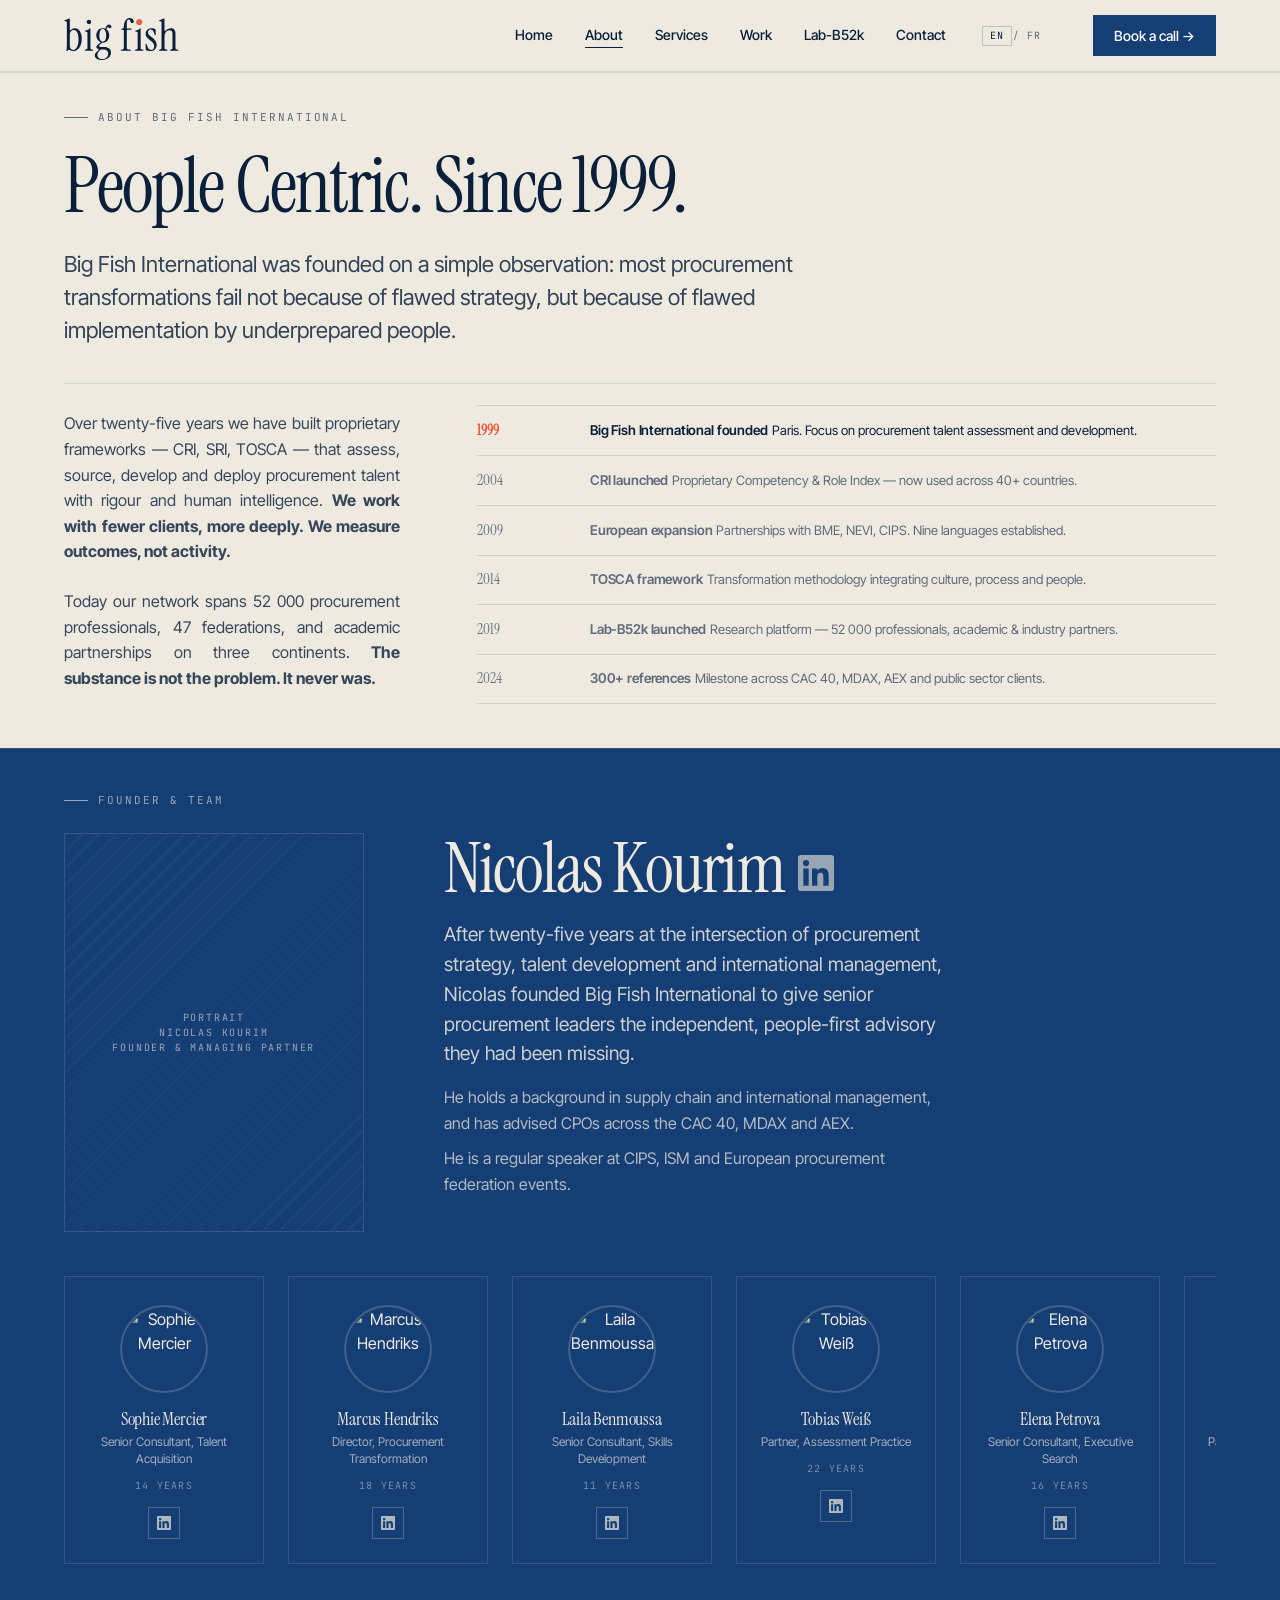
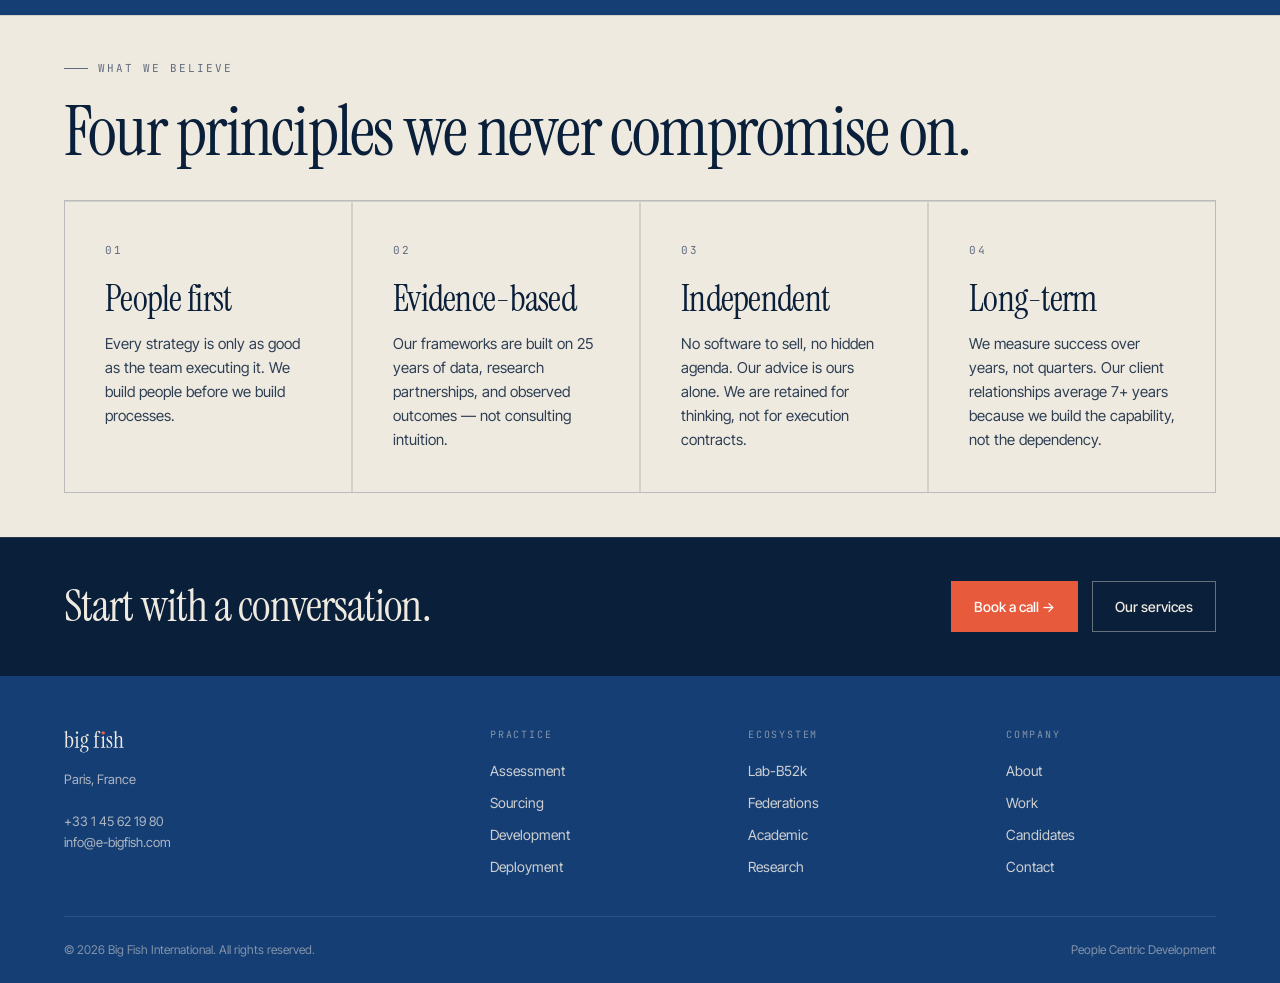
==== commit 85f1d287: "Add files via upload" ====
--- a/about.html
+++ b/about.html
@@ -58,19 +58,16 @@
 <!-- STORY + TIMELINE -->
 <section class="section section--flush" style="padding-top:clamp(14px,1.7vw,23px)">
   <div class="container">
-    <div style="display:grid;grid-template-columns:repeat(2,1fr);gap:clamp(40px,6vw,80px);align-items:start">
-      <div>
+    <div style="display:grid;grid-template-columns:1fr 2.2fr;gap:clamp(40px,6vw,80px);align-items:start">
+      <!-- Left: both paragraphs -->
+      <div style="padding-top:6px">
         <p class="body lang-en" style="opacity:.8;text-align:justify">Over twenty-five years we have built proprietary frameworks — CRI, SRI, TOSCA — that assess, source, develop and deploy procurement talent with rigour and human intelligence. <strong>We work with fewer clients, more deeply. We measure outcomes, not activity.</strong></p>
         <p class="body lang-fr" style="opacity:.8;text-align:justify">En vingt-cinq ans, nous avons construit des frameworks propriétaires — CRI, SRI, TOSCA — qui évaluent, sourcent, développent et déploient les talents achats avec rigueur et intelligence humaine. <strong>Moins de clients, mais davantage de profondeur. Des résultats mesurés, jamais de l'activité pour l'activité.</strong></p>
-      </div>
-      <div>
-        <p class="body lang-en" style="opacity:.8;text-align:justify">Today our network spans 52 000 procurement professionals, 47 federations, and academic partnerships on three continents. <strong>The substance is not the problem. It never was.</strong></p>
-        <p class="body lang-fr" style="opacity:.8;text-align:justify">Aujourd'hui notre réseau couvre 52 000 professionnels achats, 47 fédérations et des partenariats académiques sur trois continents. <strong>Ce n'est pas la matière qui fait défaut. Ça ne l'a jamais été.</strong></p>
-      </div>
-    </div>
-    <!-- Timeline: all 6 dates on one line -->
-    <div class="timeline-h" style="margin-top:clamp(21px,2.6vw,32px)">
-      <div class="timeline-h__track"></div>
+        <p class="body lang-en" style="opacity:.8;text-align:justify;margin-top:clamp(16px,2vw,24px)">Today our network spans 52 000 procurement professionals, 47 federations, and academic partnerships on three continents. <strong>The substance is not the problem. It never was.</strong></p>
+        <p class="body lang-fr" style="opacity:.8;text-align:justify;margin-top:clamp(16px,2vw,24px)">Aujourd'hui notre réseau couvre 52 000 professionnels achats, 47 fédérations et des partenariats académiques sur trois continents. <strong>Ce n'est pas la matière qui fait défaut. Ça ne l'a jamais été.</strong></p>
+      </div>
+      <!-- Right: timeline -->
+      <div class="timeline-h">
       <div class="timeline-h__item tl-active" onclick="tlClick(this)">
         <div class="timeline-h__dot"></div>
         <div class="timeline-h__year">1999</div>
@@ -101,14 +98,46 @@
         <div class="timeline-h__year">2024</div>
         <div class="timeline-h__content"><span class="lang-en"><strong>300+ references</strong>Milestone across CAC 40, MDAX, AEX and public sector clients.</span><span class="lang-fr"><strong>300+ références</strong>Cap franchi : CAC 40, MDAX, AEX et secteur public.</span></div>
       </div>
-    </div>
-  </div>
+      </div><!-- /timeline-h right col -->
+    </div><!-- /2-col grid -->
+  </div><!-- /container -->
 </section>
 <script>
-function tlClick(el){
-  document.querySelectorAll('.timeline-h__item').forEach(function(i){i.classList.remove('tl-active')});
-  el.classList.add('tl-active');
-}
+(function(){
+  var tl = document.querySelector('.timeline-h');
+  if(!tl) return;
+  var items = tl.querySelectorAll('.timeline-h__item');
+
+  /* --- 1. hide items before entrance --- */
+  items.forEach(function(item){ item.classList.add('tl-init'); });
+
+  /* --- 2. staggered fade-in when section scrolls into view --- */
+  var entranceIO = new IntersectionObserver(function(entries){
+    entries.forEach(function(entry){
+      if(!entry.isIntersecting) return;
+      var idx = Array.from(items).indexOf(entry.target);
+      setTimeout(function(){ entry.target.classList.remove('tl-init'); }, idx * 90);
+      entranceIO.unobserve(entry.target);
+    });
+  }, { threshold: 0.1 });
+  items.forEach(function(item){ entranceIO.observe(item); });
+
+  /* --- 3. fill track line when timeline enters viewport --- */
+  var fillIO = new IntersectionObserver(function(entries){
+    if(entries[0].isIntersecting){
+      tl.classList.add('tl-in-view');
+      fillIO.disconnect();
+    }
+  }, { threshold: 0.25 });
+  fillIO.observe(tl);
+
+  /* --- 4. click handler: activate + dim others --- */
+  window.tlClick = function(el){
+    items.forEach(function(i){ i.classList.remove('tl-active'); });
+    el.classList.add('tl-active');
+    tl.classList.add('tl-has-active');
+  };
+})();
 </script>
 
 <!-- FOUNDER -->
--- a/styles.css
+++ b/styles.css
@@ -336,6 +336,100 @@
   max-width: 60ch;
   margin-top: 24px;
   text-wrap: pretty;
+}
+
+/* Hero showcase two-column layout */
+.hero__showcase-layout {
+  display: grid;
+  grid-template-columns: 2fr 0.42fr;
+  gap: clamp(48px, 7vw, 80px);
+  align-items: start;
+}
+
+/* === LOGO REEL ============================================ */
+.hero__logo-reel {
+  border: 1px solid var(--line);
+  padding: clamp(8px, 1vw, 12px) clamp(12px, 1.5vw, 18px) clamp(12px, 1.5vw, 18px);
+  display: flex;
+  flex-direction: column;
+  justify-self: end;
+  width: 100%;
+  margin-top: clamp(48px, 5.5vw, 68px);
+}
+
+.hero__logo-reel-label {
+  font-family: var(--font-mono);
+  font-size: 10px;
+  letter-spacing: .18em;
+  text-transform: uppercase;
+  color: var(--mute);
+  margin-bottom: 8px;
+  text-align: center;
+}
+
+.hero__logo-stage {
+  height: 220px;
+  overflow: hidden;
+  background: var(--surface);
+  -webkit-mask-image: linear-gradient(to bottom, transparent 0%, black 20%, black 80%, transparent 100%);
+  mask-image: linear-gradient(to bottom, transparent 0%, black 20%, black 80%, transparent 100%);
+}
+
+.hero__logo-track {
+  display: flex;
+  flex-direction: column;
+  animation: logo-scroll-down 18s linear infinite;
+}
+
+.hero__logo-item {
+  height: 112px;
+  display: flex;
+  align-items: center;
+  justify-content: center;
+  padding: 6px 8px;
+  flex-shrink: 0;
+}
+
+.hero__logo-item--inverto { height: 88px; }
+.hero__logo-item--cips    { height: 74px; }
+.hero__logo-item--cdaf    { height: 100px; }
+
+.hero__logo-item img {
+  max-height: 56px;
+  max-width: 140px;
+  width: auto;
+  height: auto;
+  object-fit: contain;
+  mix-blend-mode: multiply;
+}
+.hero__logo-item--cdaf img   { max-height: 88px;  max-width: 221px; }
+.hero__logo-item--cips img   { max-height: 62px;  max-width: 154px; }
+.hero__logo-item--ipsera {
+  mix-blend-mode: multiply;
+  background: var(--surface);
+}
+.hero__logo-item--ipsera img {
+  mix-blend-mode: normal;
+  max-height: 95px;
+  max-width: 238px;
+}
+
+@keyframes logo-scroll-down {
+  from { transform: translateY(-50%); }
+  to   { transform: translateY(0); }
+}
+
+.hero__logo-reel:hover .hero__logo-track {
+  animation-play-state: paused;
+}
+
+@media (max-width: 768px) {
+  .hero__showcase-layout {
+    grid-template-columns: 1fr;
+  }
+  .hero__logo-reel {
+    max-width: 200px;
+  }
 }
 
 /* === 9. STATS BAR ========================================== */
@@ -831,64 +925,70 @@
 
 /* === 24. HORIZONTAL TIMELINE =============================== */
 .timeline-h {
-  position: relative;
-  display: grid;
-  grid-template-columns: repeat(6,1fr);
-  margin-top: 48px;
-}
-.timeline-h__track {
-  position: absolute;
-  top: 9px;
-  left: 9px;
-  right: 0;
-  height: 1px;
-  background: var(--line);
-}
+  display: flex;
+  flex-direction: column;
+}
+.timeline-h__track { display: none; }
+.timeline-h__dot   { display: none; }
 .timeline-h__item {
-  position: relative;
-  padding-top: 32px;
-  padding-right: 12px;
+  display: grid;
+  grid-template-columns: 68px 1fr;
+  gap: clamp(24px,3.5vw,48px);
+  padding: 13px 0;
+  border-bottom: 1px solid var(--line);
+  align-items: baseline;
   cursor: pointer;
 }
-.timeline-h__dot {
-  position: absolute;
-  top: 0; left: 0;
-  width: 18px; height: 18px;
-  border-radius: 50%;
-  background: var(--surface);
-  border: 2px solid var(--line-med);
-  transition: background .25s, border-color .25s, transform .2s;
-  z-index: 1;
-}
-.timeline-h__item:hover .timeline-h__dot,
-.timeline-h__item.tl-active .timeline-h__dot {
-  background: var(--accent);
-  border-color: var(--accent);
-  transform: scale(1.25);
-}
+.timeline-h__item:first-child { border-top: 1px solid var(--line); }
 .timeline-h__year {
   font-family: var(--font-display);
-  font-size: 20px;
-  letter-spacing: -.02em;
+  font-size: 15px;
+  letter-spacing: -.01em;
   color: var(--mute);
-  transition: color .2s;
-}
-.timeline-h__item.tl-active .timeline-h__year { color: var(--ink); }
+  transition: color .2s, font-weight .2s;
+  white-space: nowrap;
+}
+.timeline-h__item.tl-active .timeline-h__year { color: var(--accent); font-weight: 600; }
 .timeline-h__content {
   font-size: 13px;
-  line-height: 1.55;
-  max-height: 0;
-  overflow: hidden;
+  line-height: 1.6;
+  opacity: 1;
+  overflow: visible;
+  max-height: none;
+  transition: opacity .25s;
+  padding-right: 0;
+  margin-top: 0;
+  color: var(--mute);
+}
+.timeline-h__item.tl-active .timeline-h__content { color: var(--ink); }
+.timeline-h__content strong { display: inline; font-weight: 600; margin-right: 4px; }
+@media (max-width: 768px) {
+  .timeline-h__item { grid-template-columns: 52px 1fr; gap: 16px; }
+}
+
+/* === TIMELINE ENHANCEMENTS === */
+
+/* Items: entrance + hover transitions */
+.timeline-h__item {
+  transition: opacity .4s ease, transform .35s ease;
+  will-change: opacity, transform;
+}
+
+/* Hidden state before scroll entrance */
+.timeline-h__item.tl-init {
   opacity: 0;
-  transition: max-height .35s ease, opacity .25s;
-  padding-right: 8px;
-  margin-top: 6px;
-}
-.timeline-h__content strong { display: block; font-weight: 600; margin-bottom: 3px; }
-.timeline-h__item.tl-active .timeline-h__content { max-height: 180px; opacity: 1; }
-@media (max-width: 768px) {
-  .timeline-h { grid-template-columns: repeat(3,1fr); row-gap: 8px; }
-  .timeline-h__track { display: none; }
+  transform: translateX(-8px);
+}
+
+/* Dim non-active items once one is selected */
+.timeline-h.tl-has-active .timeline-h__item:not(.tl-active) {
+  opacity: 0.4;
+}
+
+/* Content strong: slightly more prominent */
+.timeline-h__content strong {
+  font-size: 13.5px;
+  letter-spacing: -.01em;
 }
 
 /* === 25. LAB PAGE ========================================== */
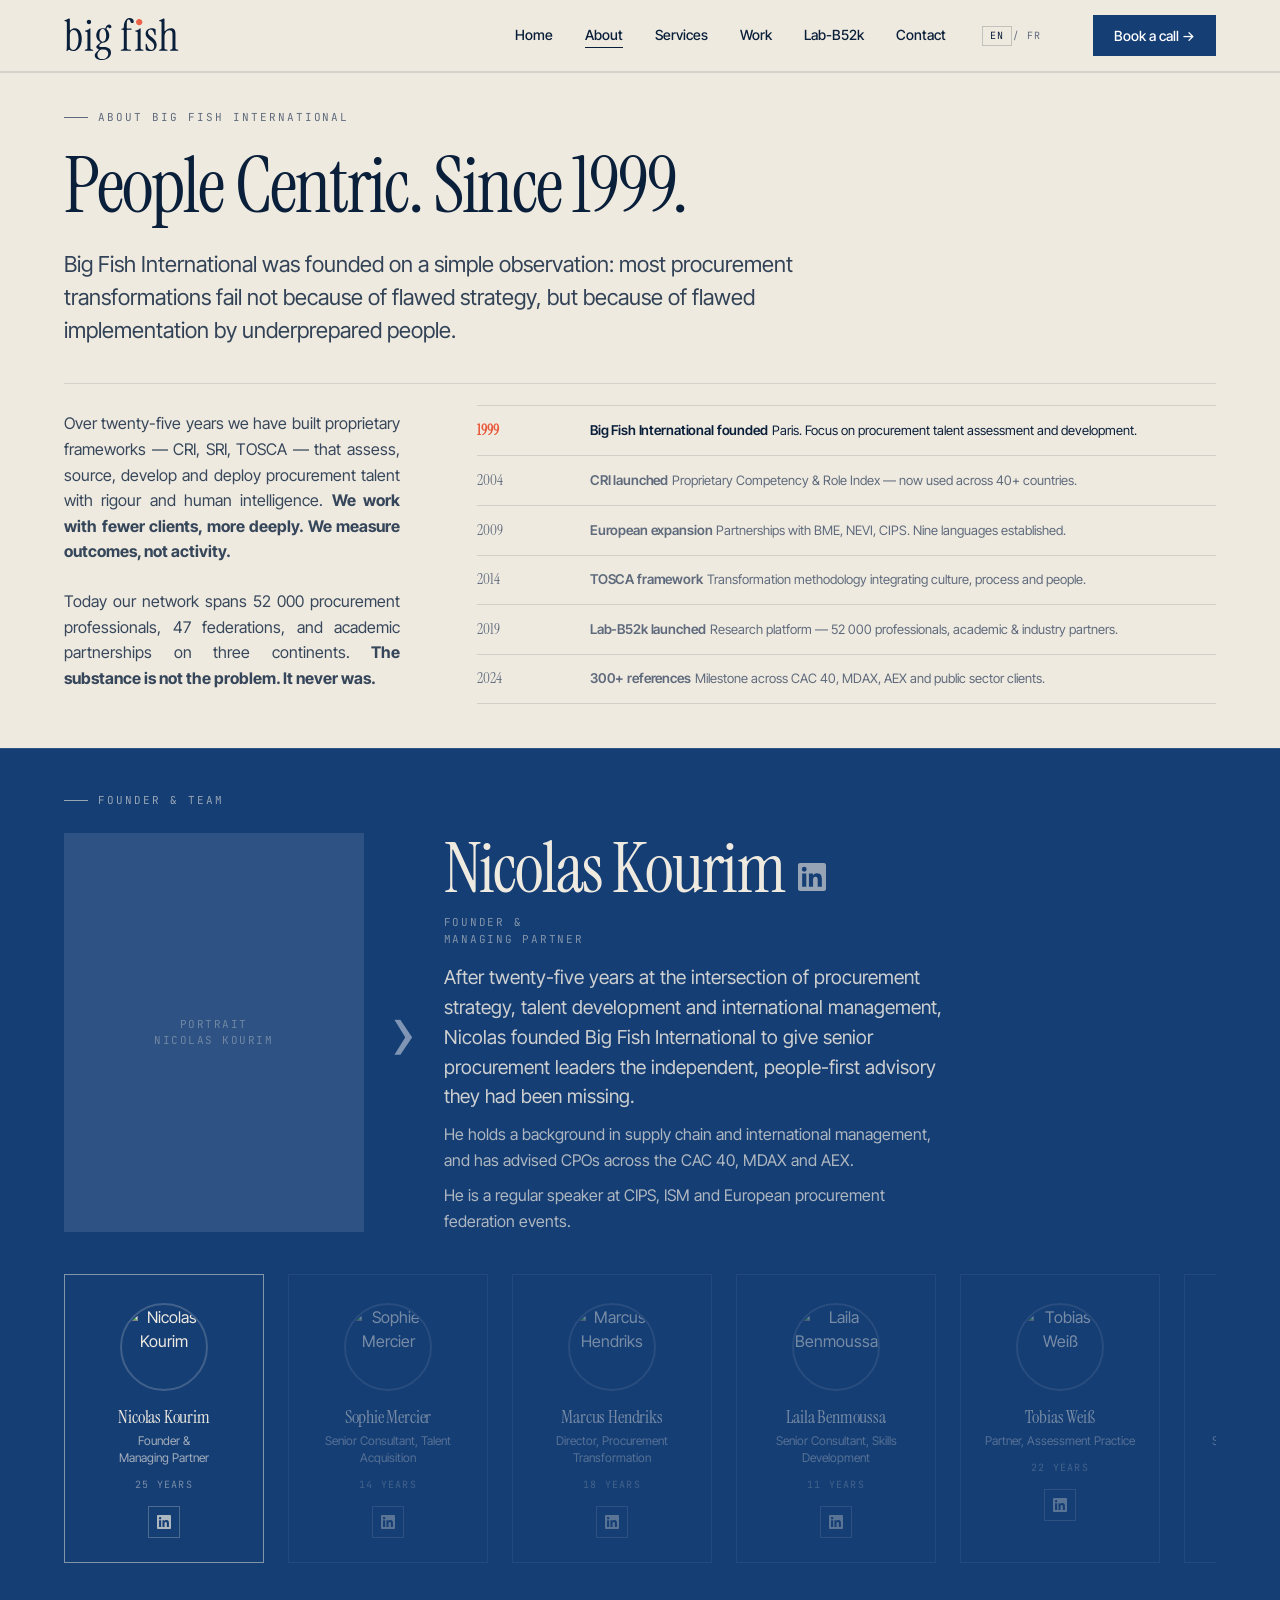
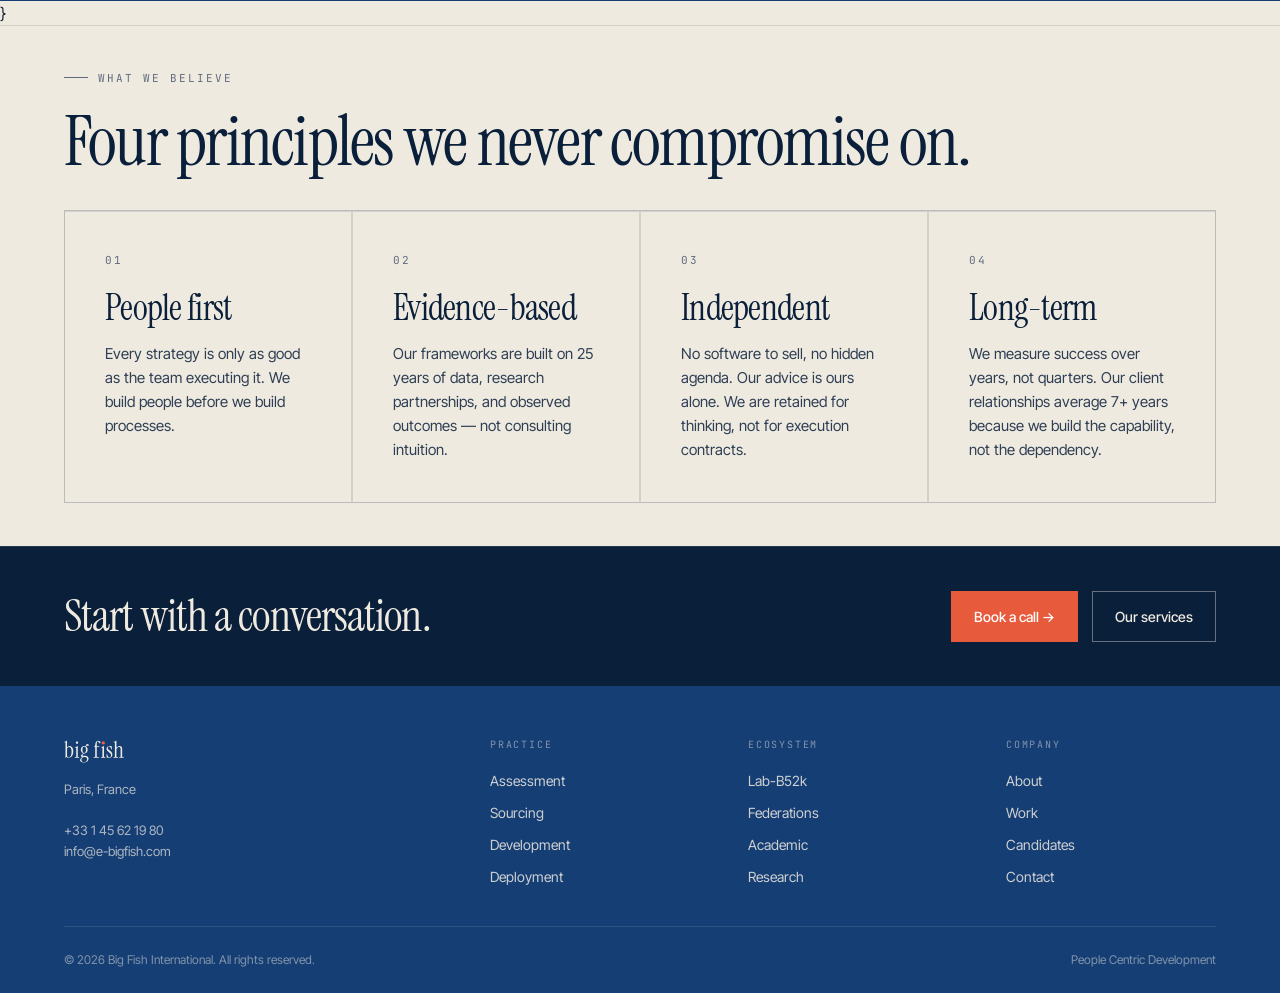
==== commit 7bec1879: "Add files via upload" ====
--- a/about.html
+++ b/about.html
@@ -7,6 +7,70 @@
   <title>Big Fish International | About</title>
   <link rel="icon" type="image/svg+xml" href="assets/favicon.svg"/>
   <link rel="stylesheet" href="styles.css?v=18"/>
+  <style>
+    /* ── Team carousel ─────────────────────────────────── */
+    .tf-grid {
+      display: grid;
+      grid-template-columns: 26% 1fr;
+      align-items: start;
+      gap: clamp(40px, 7vw, 80px);
+      margin-bottom: 40px;
+    }
+    .tf-portrait-wrap { position: relative; }
+    .tf-portrait {
+      width: 100%;
+      aspect-ratio: 3/4;
+      background: rgba(255,255,255,.1);
+      overflow: hidden;
+      transition: opacity .28s ease;
+    }
+    .tf-portrait.fading { opacity: 0; }
+    .tf-portrait img { width: 100%; height: 100%; object-fit: cover; object-position: center top; display: block; }
+    .tf-arrow {
+      position: absolute;
+      right: -52px;
+      top: 50%;
+      transform: translateY(-50%);
+      background: none;
+      border: none;
+      color: white;
+      font-size: 80px;
+      line-height: 1;
+      cursor: pointer;
+      opacity: .45;
+      transition: opacity .2s, transform .2s;
+      padding: 4px 0;
+      user-select: none;
+    }
+    .tf-arrow:hover { opacity: 1; transform: translateY(-50%) scale(1.12); }
+    .tf-info {
+      max-width: 56ch;
+      transition: opacity .28s ease;
+    }
+    .tf-info.fading { opacity: 0; }
+    .tf-thumbs {
+      display: flex;
+      gap: 24px;
+      overflow-x: auto;
+      padding: 0 0 clamp(24px, 3vw, 40px);
+      scrollbar-width: thin;
+      scrollbar-color: var(--line-med) transparent;
+    }
+    .tf-thumbs::-webkit-scrollbar { height: 4px; }
+    .tf-thumbs::-webkit-scrollbar-track { background: transparent; }
+    .tf-thumbs::-webkit-scrollbar-thumb { background: var(--line-med); }
+    .tf-thumbs .team-card {
+      cursor: pointer;
+      opacity: .45;
+      transition: opacity .25s;
+    }
+    .tf-thumbs .team-card.active { opacity: 1; border-color: rgba(239,234,224,.5) !important; }
+    .tf-thumbs .team-card:hover { opacity: .8; }
+    @media (max-width: 768px) {
+      .tf-grid { grid-template-columns: 1fr; }
+      .tf-arrow { right: 0; font-size: 60px; }
+    }
+  </style>
 </head>
 <body>
 
@@ -62,16 +126,16 @@
       <!-- Left: both paragraphs -->
       <div style="padding-top:6px">
         <p class="body lang-en" style="opacity:.8;text-align:justify">Over twenty-five years we have built proprietary frameworks — CRI, SRI, TOSCA — that assess, source, develop and deploy procurement talent with rigour and human intelligence. <strong>We work with fewer clients, more deeply. We measure outcomes, not activity.</strong></p>
-        <p class="body lang-fr" style="opacity:.8;text-align:justify">En vingt-cinq ans, nous avons construit des frameworks propriétaires — CRI, SRI, TOSCA — qui évaluent, sourcent, développent et déploient les talents achats avec rigueur et intelligence humaine. <strong>Moins de clients, mais davantage de profondeur. Des résultats mesurés, jamais de l'activité pour l'activité.</strong></p>
+        <p class="body lang-fr" style="opacity:.8;text-align:justify">En vingt-cinq ans, nous avons construit des frameworks propriétaires — CRI, SRI, TOSCA — qui évaluent, sourcent, développent et déploient les talents achats avec rigueur et intelligence humaine. <strong>Moins de clients, mais davantage de profondeur et des résultats concrets.</strong></p>
         <p class="body lang-en" style="opacity:.8;text-align:justify;margin-top:clamp(16px,2vw,24px)">Today our network spans 52 000 procurement professionals, 47 federations, and academic partnerships on three continents. <strong>The substance is not the problem. It never was.</strong></p>
-        <p class="body lang-fr" style="opacity:.8;text-align:justify;margin-top:clamp(16px,2vw,24px)">Aujourd'hui notre réseau couvre 52 000 professionnels achats, 47 fédérations et des partenariats académiques sur trois continents. <strong>Ce n'est pas la matière qui fait défaut. Ça ne l'a jamais été.</strong></p>
+        <p class="body lang-fr" style="opacity:.8;text-align:justify;margin-top:clamp(16px,2vw,24px)">Aujourd'hui notre réseau couvre 52 000 professionnels achats, 47 fédérations et des partenariats académiques sur trois continents. <strong>Ce n'est pas la matière qui fait défaut.</strong></p>
       </div>
       <!-- Right: timeline -->
       <div class="timeline-h">
       <div class="timeline-h__item tl-active" onclick="tlClick(this)">
         <div class="timeline-h__dot"></div>
         <div class="timeline-h__year">1999</div>
-        <div class="timeline-h__content"><span class="lang-en"><strong>Big Fish International founded</strong>Paris. Focus on procurement talent assessment and development.</span><span class="lang-fr"><strong>Fondation de Big Fish International</strong>Paris. Spécialisation dans l'évaluation et le développement des talents achats.</span></div>
+        <div class="timeline-h__content"><span class="lang-en"><strong>Big Fish International founded</strong>Paris. Focus on procurement talent assessment and development.</span><span class="lang-fr"><strong>Fondation de Big Fish International</strong>Paris. Évaluation et développement des talents achats.</span></div>
       </div>
       <div class="timeline-h__item" onclick="tlClick(this)">
         <div class="timeline-h__dot"></div>
@@ -91,7 +155,7 @@
       <div class="timeline-h__item" onclick="tlClick(this)">
         <div class="timeline-h__dot"></div>
         <div class="timeline-h__year">2019</div>
-        <div class="timeline-h__content"><span class="lang-en"><strong>Lab-B52k launched</strong>Research platform — 52 000 professionals, academic &amp; industry partners.</span><span class="lang-fr"><strong>Lancement du Lab-B52k</strong>Plateforme de recherche — 52 000 professionnels, partenaires académiques et industriels.</span></div>
+        <div class="timeline-h__content"><span class="lang-en"><strong>Lab-B52k launched</strong>Research platform — 52 000 professionals, academic &amp; industry partners.</span><span class="lang-fr"><strong>Lancement du Lab-B52k</strong>52 000 professionnels, partenaires académiques et industriels.</span></div>
       </div>
       <div class="timeline-h__item" onclick="tlClick(this)">
         <div class="timeline-h__dot"></div>
@@ -140,109 +204,21 @@
 })();
 </script>
 
-<!-- FOUNDER -->
+<!-- FOUNDER & TEAM -->
 <section class="section section--dark" style="padding-bottom:0">
   <div class="container">
     <div class="eyebrow" style="margin-bottom:clamp(16px,2vw,24px)"><span class="lang-en">Founder &amp; team</span><span class="lang-fr">Fondateur &amp; équipe</span></div>
-    <div style="display:grid;grid-template-columns:26% 1fr;align-items:start;gap:clamp(40px,7vw,80px)">
-      <div class="placeholder" style="aspect-ratio:3/4;">
-        <span class="placeholder__label">Portrait<br/>Nicolas Kourim<br/>Founder &amp; Managing Partner</span>
-      </div>
-      <div style="max-width:56ch">
-        <h2 class="display-2" style="display:flex;align-items:flex-end;gap:14px">Nicolas Kourim <a href="https://www.linkedin.com/in/ACoAAAAZbyIByF38w97Mfj_TUovsyDaeQEpF96s" target="_blank" rel="noopener" aria-label="LinkedIn" style="display:inline-flex;align-items:center;color:rgba(239,234,224,.6);transition:color .2s;margin-bottom:13px" onmouseover="this.style.color='rgba(239,234,224,1)'" onmouseout="this.style.color='rgba(239,234,224,.6)'"><svg width="36" height="36" viewBox="0 0 24 24" fill="currentColor"><path d="M20.447 20.452h-3.554v-5.569c0-1.328-.027-3.037-1.852-3.037-1.853 0-2.136 1.445-2.136 2.939v5.667H9.351V9h3.414v1.561h.046c.477-.9 1.637-1.85 3.37-1.85 3.601 0 4.267 2.37 4.267 5.455v6.286zM5.337 7.433a2.062 2.062 0 01-2.063-2.065 2.064 2.064 0 112.063 2.065zm1.782 13.019H3.555V9h3.564v11.452zM22.225 0H1.771C.792 0 0 .774 0 1.729v20.542C0 23.227.792 24 1.771 24h20.451C23.2 24 24 23.227 24 22.271V1.729C24 .774 23.2 0 22.222 0h.003z"/></svg></a></h2>
-        <p class="body-lg lang-en" style="color:var(--surface);opacity:.85;margin-top:16px">After twenty-five years at the intersection of procurement strategy, talent development and international management, Nicolas founded Big Fish International to give senior procurement leaders the independent, people-first advisory they had been missing.</p>
-        <p class="body-lg lang-fr" style="color:var(--surface);opacity:.85;margin-top:16px">Après vingt-cinq ans à l'intersection de la stratégie achats, du développement des talents et du management international, Nicolas a fondé Big Fish International pour offrir aux directions achats un conseil indépendant, ancré dans l'humain, qu'elles ne trouvaient nulle part ailleurs.</p>
-        <p class="body lang-en" style="color:var(--surface);opacity:.72;margin-top:16px">He holds a background in supply chain and international management, and has advised CPOs across the CAC 40, MDAX and AEX.</p>
-        <p class="body lang-en" style="color:var(--surface);opacity:.72;margin-top:10px">He is a regular speaker at CIPS, ISM and European procurement federation events.</p>
-        <p class="body lang-fr" style="color:var(--surface);opacity:.72;margin-top:16px">Diplômé en supply chain et management international, il conseille les CPO du CAC 40, du MDAX et de l'AEX.</p>
-        <p class="body lang-fr" style="color:var(--surface);opacity:.72;margin-top:10px">Intervenant régulier au CIPS, à l'ISM et dans les fédérations européennes d'achats.</p>
-      </div>
-    </div>
+    <div class="tf-grid">
+      <div class="tf-portrait-wrap">
+        <div class="tf-portrait" id="tf-portrait"></div>
+        <button class="tf-arrow" id="tf-arrow" aria-label="Next member">&#8250;</button>
+      </div>
+      <div class="tf-info" id="tf-info"></div>
+    </div>
+    <div class="tf-thumbs" id="tf-thumbs"></div>
   </div>
 </section>
 
-<!-- TEAM -->
-<section class="section section--dark section--flush" style="padding-top:0.1cm">
-  <div class="container">
-    <div class="team-scroll" id="team-scroll">
-      <div class="team-card">
-        <img class="team-card__photo" src="https://i.pravatar.cc/200?img=1" alt="Sophie Mercier"/>
-        <div class="team-card__name">Sophie Mercier</div>
-        <div class="team-card__role">Senior Consultant, Talent Acquisition</div>
-        <div class="team-card__exp">14 years</div>
-        <a href="https://www.linkedin.com" target="_blank" rel="noopener" class="team-card__linkedin" aria-label="LinkedIn">
-          <svg width="14" height="14" viewBox="0 0 24 24" fill="currentColor"><path d="M20.447 20.452h-3.554v-5.569c0-1.328-.027-3.037-1.852-3.037-1.853 0-2.136 1.445-2.136 2.939v5.667H9.351V9h3.414v1.561h.046c.477-.9 1.637-1.85 3.37-1.85 3.601 0 4.267 2.37 4.267 5.455v6.286zM5.337 7.433a2.062 2.062 0 01-2.063-2.065 2.064 2.064 0 112.063 2.065zm1.782 13.019H3.555V9h3.564v11.452zM22.225 0H1.771C.792 0 0 .774 0 1.729v20.542C0 23.227.792 24 1.771 24h20.451C23.2 24 24 23.227 24 22.271V1.729C24 .774 23.2 0 22.222 0h.003z"/></svg>
-        </a>
-      </div>
-      <div class="team-card">
-        <img class="team-card__photo" src="https://i.pravatar.cc/200?img=5" alt="Marcus Hendriks"/>
-        <div class="team-card__name">Marcus Hendriks</div>
-        <div class="team-card__role">Director, Procurement Transformation</div>
-        <div class="team-card__exp">18 years</div>
-        <a href="https://www.linkedin.com" target="_blank" rel="noopener" class="team-card__linkedin" aria-label="LinkedIn">
-          <svg width="14" height="14" viewBox="0 0 24 24" fill="currentColor"><path d="M20.447 20.452h-3.554v-5.569c0-1.328-.027-3.037-1.852-3.037-1.853 0-2.136 1.445-2.136 2.939v5.667H9.351V9h3.414v1.561h.046c.477-.9 1.637-1.85 3.37-1.85 3.601 0 4.267 2.37 4.267 5.455v6.286zM5.337 7.433a2.062 2.062 0 01-2.063-2.065 2.064 2.064 0 112.063 2.065zm1.782 13.019H3.555V9h3.564v11.452zM22.225 0H1.771C.792 0 0 .774 0 1.729v20.542C0 23.227.792 24 1.771 24h20.451C23.2 24 24 23.227 24 22.271V1.729C24 .774 23.2 0 22.222 0h.003z"/></svg>
-        </a>
-      </div>
-      <div class="team-card">
-        <img class="team-card__photo" src="https://i.pravatar.cc/200?img=9" alt="Laila Benmoussa"/>
-        <div class="team-card__name">Laila Benmoussa</div>
-        <div class="team-card__role">Senior Consultant, Skills Development</div>
-        <div class="team-card__exp">11 years</div>
-        <a href="https://www.linkedin.com" target="_blank" rel="noopener" class="team-card__linkedin" aria-label="LinkedIn">
-          <svg width="14" height="14" viewBox="0 0 24 24" fill="currentColor"><path d="M20.447 20.452h-3.554v-5.569c0-1.328-.027-3.037-1.852-3.037-1.853 0-2.136 1.445-2.136 2.939v5.667H9.351V9h3.414v1.561h.046c.477-.9 1.637-1.85 3.37-1.85 3.601 0 4.267 2.37 4.267 5.455v6.286zM5.337 7.433a2.062 2.062 0 01-2.063-2.065 2.064 2.064 0 112.063 2.065zm1.782 13.019H3.555V9h3.564v11.452zM22.225 0H1.771C.792 0 0 .774 0 1.729v20.542C0 23.227.792 24 1.771 24h20.451C23.2 24 24 23.227 24 22.271V1.729C24 .774 23.2 0 22.222 0h.003z"/></svg>
-        </a>
-      </div>
-      <div class="team-card">
-        <img class="team-card__photo" src="https://i.pravatar.cc/200?img=12" alt="Tobias Weiß"/>
-        <div class="team-card__name">Tobias Weiß</div>
-        <div class="team-card__role">Partner, Assessment Practice</div>
-        <div class="team-card__exp">22 years</div>
-        <a href="https://www.linkedin.com" target="_blank" rel="noopener" class="team-card__linkedin" aria-label="LinkedIn">
-          <svg width="14" height="14" viewBox="0 0 24 24" fill="currentColor"><path d="M20.447 20.452h-3.554v-5.569c0-1.328-.027-3.037-1.852-3.037-1.853 0-2.136 1.445-2.136 2.939v5.667H9.351V9h3.414v1.561h.046c.477-.9 1.637-1.85 3.37-1.85 3.601 0 4.267 2.37 4.267 5.455v6.286zM5.337 7.433a2.062 2.062 0 01-2.063-2.065 2.064 2.064 0 112.063 2.065zm1.782 13.019H3.555V9h3.564v11.452zM22.225 0H1.771C.792 0 0 .774 0 1.729v20.542C0 23.227.792 24 1.771 24h20.451C23.2 24 24 23.227 24 22.271V1.729C24 .774 23.2 0 22.222 0h.003z"/></svg>
-        </a>
-      </div>
-      <div class="team-card">
-        <img class="team-card__photo" src="https://i.pravatar.cc/200?img=20" alt="Elena Petrova"/>
-        <div class="team-card__name">Elena Petrova</div>
-        <div class="team-card__role">Senior Consultant, Executive Search</div>
-        <div class="team-card__exp">16 years</div>
-        <a href="https://www.linkedin.com" target="_blank" rel="noopener" class="team-card__linkedin" aria-label="LinkedIn">
-          <svg width="14" height="14" viewBox="0 0 24 24" fill="currentColor"><path d="M20.447 20.452h-3.554v-5.569c0-1.328-.027-3.037-1.852-3.037-1.853 0-2.136 1.445-2.136 2.939v5.667H9.351V9h3.414v1.561h.046c.477-.9 1.637-1.85 3.37-1.85 3.601 0 4.267 2.37 4.267 5.455v6.286zM5.337 7.433a2.062 2.062 0 01-2.063-2.065 2.064 2.064 0 112.063 2.065zm1.782 13.019H3.555V9h3.564v11.452zM22.225 0H1.771C.792 0 0 .774 0 1.729v20.542C0 23.227.792 24 1.771 24h20.451C23.2 24 24 23.227 24 22.271V1.729C24 .774 23.2 0 22.222 0h.003z"/></svg>
-        </a>
-      </div>
-      <div class="team-card">
-        <img class="team-card__photo" src="https://i.pravatar.cc/200?img=15" alt="Johan Bergmann"/>
-        <div class="team-card__name">Johan Bergmann</div>
-        <div class="team-card__role">Partner, Supply Chain Practice</div>
-        <div class="team-card__exp">20 years</div>
-        <a href="https://www.linkedin.com" target="_blank" rel="noopener" class="team-card__linkedin" aria-label="LinkedIn">
-          <svg width="14" height="14" viewBox="0 0 24 24" fill="currentColor"><path d="M20.447 20.452h-3.554v-5.569c0-1.328-.027-3.037-1.852-3.037-1.853 0-2.136 1.445-2.136 2.939v5.667H9.351V9h3.414v1.561h.046c.477-.9 1.637-1.85 3.37-1.85 3.601 0 4.267 2.37 4.267 5.455v6.286zM5.337 7.433a2.062 2.062 0 01-2.063-2.065 2.064 2.064 0 112.063 2.065zm1.782 13.019H3.555V9h3.564v11.452zM22.225 0H1.771C.792 0 0 .774 0 1.729v20.542C0 23.227.792 24 1.771 24h20.451C23.2 24 24 23.227 24 22.271V1.729C24 .774 23.2 0 22.222 0h.003z"/></svg>
-        </a>
-      </div>
-      <div class="team-card">
-        <img class="team-card__photo" src="https://i.pravatar.cc/200?img=47" alt="Amélie Fontaine"/>
-        <div class="team-card__name">Amélie Fontaine</div>
-        <div class="team-card__role">Consultant, HR Development</div>
-        <div class="team-card__exp">9 years</div>
-        <a href="https://www.linkedin.com" target="_blank" rel="noopener" class="team-card__linkedin" aria-label="LinkedIn">
-          <svg width="14" height="14" viewBox="0 0 24 24" fill="currentColor"><path d="M20.447 20.452h-3.554v-5.569c0-1.328-.027-3.037-1.852-3.037-1.853 0-2.136 1.445-2.136 2.939v5.667H9.351V9h3.414v1.561h.046c.477-.9 1.637-1.85 3.37-1.85 3.601 0 4.267 2.37 4.267 5.455v6.286zM5.337 7.433a2.062 2.062 0 01-2.063-2.065 2.064 2.064 0 112.063 2.065zm1.782 13.019H3.555V9h3.564v11.452zM22.225 0H1.771C.792 0 0 .774 0 1.729v20.542C0 23.227.792 24 1.771 24h20.451C23.2 24 24 23.227 24 22.271V1.729C24 .774 23.2 0 22.222 0h.003z"/></svg>
-        </a>
-      </div>
-      <div class="team-card">
-        <img class="team-card__photo" src="https://i.pravatar.cc/200?img=32" alt="Ravi Krishnamurthy"/>
-        <div class="team-card__name">Ravi Krishnamurthy</div>
-        <div class="team-card__role">Senior Consultant, Digital Procurement</div>
-        <div class="team-card__exp">13 years</div>
-        <a href="https://www.linkedin.com" target="_blank" rel="noopener" class="team-card__linkedin" aria-label="LinkedIn">
-          <svg width="14" height="14" viewBox="0 0 24 24" fill="currentColor"><path d="M20.447 20.452h-3.554v-5.569c0-1.328-.027-3.037-1.852-3.037-1.853 0-2.136 1.445-2.136 2.939v5.667H9.351V9h3.414v1.561h.046c.477-.9 1.637-1.85 3.37-1.85 3.601 0 4.267 2.37 4.267 5.455v6.286zM5.337 7.433a2.062 2.062 0 01-2.063-2.065 2.064 2.064 0 112.063 2.065zm1.782 13.019H3.555V9h3.564v11.452zM22.225 0H1.771C.792 0 0 .774 0 1.729v20.542C0 23.227.792 24 1.771 24h20.451C23.2 24 24 23.227 24 22.271V1.729C24 .774 23.2 0 22.222 0h.003z"/></svg>
-        </a>
-      </div>
-    </div>
-  </div>
-</section>
-<script>
-function teamScroll(dir){
-  document.getElementById('team-scroll').scrollBy({left: dir * 224, behavior:'smooth'});
 }
 </script>
 
@@ -342,5 +318,119 @@
 function setLang(l){document.documentElement.setAttribute('data-lang',l);document.querySelectorAll('.lang-btn').forEach(function(b){b.classList.toggle('active',b.getAttribute('data-lang')===l)});localStorage.setItem('bf-lang',l)}
 (function(){var s=localStorage.getItem('bf-lang')||'en';setLang(s)})();
 </script>
+
+<script>
+(function () {
+  var LI = '<svg width="28" height="28" viewBox="0 0 24 24" fill="currentColor"><path d="M20.447 20.452h-3.554v-5.569c0-1.328-.027-3.037-1.852-3.037-1.853 0-2.136 1.445-2.136 2.939v5.667H9.351V9h3.414v1.561h.046c.477-.9 1.637-1.85 3.37-1.85 3.601 0 4.267 2.37 4.267 5.455v6.286zM5.337 7.433a2.062 2.062 0 01-2.063-2.065 2.064 2.064 0 112.063 2.065zm1.782 13.019H3.555V9h3.564v11.452zM22.225 0H1.771C.792 0 0 .774 0 1.729v20.542C0 23.227.792 24 1.771 24h20.451C23.2 24 24 23.227 24 22.271V1.729C24 .774 23.2 0 22.222 0h.003z"/></svg>';
+
+  var MEMBERS = [
+    {
+      name: 'Nicolas Kourim',
+      role: { en: 'Founder &<br/>Managing Partner', fr: 'Fondateur &<br/>Managing Partner' },
+      photo: 'assets/team-pictures/nicolas-kourim-linkedin.jpeg',
+      portrait: null,
+      exp: { en: '25 years', fr: '25 ans' },
+      linkedin: 'https://www.linkedin.com/in/ACoAAAAZbyIByF38w97Mfj_TUovsyDaeQEpF96s',
+      bio: {
+        en: [
+          'After twenty-five years at the intersection of procurement strategy, talent development and international management, Nicolas founded Big Fish International to give senior procurement leaders the independent, people-first advisory they had been missing.',
+          'He holds a background in supply chain and international management, and has advised CPOs across the CAC 40, MDAX and AEX.',
+          'He is a regular speaker at CIPS, ISM and European procurement federation events.'
+        ],
+        fr: [
+          'Après vingt-cinq ans à l\'intersection de la stratégie achats, du développement des talents et du management international, Nicolas a fondé Big Fish International pour offrir aux directions achats un conseil indépendant, ancré dans l\'humain, qu\'elles ne trouvaient nulle part ailleurs.',
+          'Diplômé en supply chain et management international, il conseille les CPO du CAC 40, du MDAX et de l\'AEX.',
+          'Intervenant régulier au CIPS, à l\'ISM et dans les fédérations européennes d\'achats.'
+        ]
+      }
+    },
+    { name: 'Sophie Mercier',      role: { en: 'Senior Consultant, Talent Acquisition',    fr: 'Senior Consultant, Talent Acquisition'         }, photo: 'https://i.pravatar.cc/400?img=1',  exp: { en: '14 years', fr: '14 ans' }, linkedin: 'https://www.linkedin.com' },
+    { name: 'Marcus Hendriks',     role: { en: 'Director, Procurement Transformation',      fr: 'Director, Procurement Transformation'           }, photo: 'https://i.pravatar.cc/400?img=5',  exp: { en: '18 years', fr: '18 ans' }, linkedin: 'https://www.linkedin.com' },
+    { name: 'Laila Benmoussa',     role: { en: 'Senior Consultant, Skills Development',     fr: 'Senior Consultant, Développement des compétences' }, photo: 'https://i.pravatar.cc/400?img=9',  exp: { en: '11 years', fr: '11 ans' }, linkedin: 'https://www.linkedin.com' },
+    { name: 'Tobias Weiß',         role: { en: 'Partner, Assessment Practice',              fr: 'Partner, Practice Évaluation'                   }, photo: 'https://i.pravatar.cc/400?img=12', exp: { en: '22 years', fr: '22 ans' }, linkedin: 'https://www.linkedin.com' },
+    { name: 'Elena Petrova',       role: { en: 'Senior Consultant, Executive Search',       fr: 'Senior Consultant, Executive Search'             }, photo: 'https://i.pravatar.cc/400?img=20', exp: { en: '16 years', fr: '16 ans' }, linkedin: 'https://www.linkedin.com' },
+    { name: 'Johan Bergmann',      role: { en: 'Partner, Supply Chain Practice',            fr: 'Partner, Practice Supply Chain'                 }, photo: 'https://i.pravatar.cc/400?img=15', exp: { en: '20 years', fr: '20 ans' }, linkedin: 'https://www.linkedin.com' },
+    { name: 'Amélie Fontaine',     role: { en: 'Consultant, HR Development',                fr: 'Consultant, Développement RH'                   }, photo: 'https://i.pravatar.cc/400?img=47', exp: { en: '9 years',  fr: '9 ans'  }, linkedin: 'https://www.linkedin.com' },
+    { name: 'Ravi Krishnamurthy',  role: { en: 'Senior Consultant, Digital Procurement',    fr: 'Senior Consultant, Achats digitaux'             }, photo: 'https://i.pravatar.cc/400?img=32', exp: { en: '13 years', fr: '13 ans' }, linkedin: 'https://www.linkedin.com' }
+  ];
+
+  var cur = 0;
+  var portrait  = document.getElementById('tf-portrait');
+  var infoEl    = document.getElementById('tf-info');
+  var thumbsEl  = document.getElementById('tf-thumbs');
+  var arrow     = document.getElementById('tf-arrow');
+  if (!portrait || !infoEl || !thumbsEl || !arrow) return;
+
+  function lang() { return document.documentElement.getAttribute('data-lang') || 'en'; }
+
+  function buildPortrait(m) {
+    var src = m.portrait !== undefined ? m.portrait : m.photo;
+    if (src) return '<img src="' + src + '" alt="' + m.name + '"/>';
+    return '<div style="width:100%;height:100%;display:flex;align-items:center;justify-content:center"><span style="font-family:var(--font-mono);font-size:11px;letter-spacing:.14em;text-transform:uppercase;color:rgba(239,234,224,.35);text-align:center;padding:16px">Portrait<br/>' + m.name + '</span></div>';
+  }
+
+  function buildInfo(m, l) {
+    var h = '<h2 class="display-2" style="display:flex;align-items:flex-end;gap:14px;color:var(--surface)">' + m.name;
+    if (m.linkedin) h += ' <a href="' + m.linkedin + '" target="_blank" rel="noopener" aria-label="LinkedIn" style="display:inline-flex;align-items:center;color:rgba(239,234,224,.6);transition:color .2s;margin-bottom:13px" onmouseover="this.style.color=\'rgba(239,234,224,1)\'" onmouseout="this.style.color=\'rgba(239,234,224,.6)\'">' + LI + '</a>';
+    h += '</h2>';
+    h += '<div style="font-family:var(--font-mono);font-size:11px;letter-spacing:.16em;text-transform:uppercase;color:rgba(239,234,224,.5);margin-top:10px">' + m.role[l] + '</div>';
+    if (m.bio) {
+      m.bio[l].forEach(function (p, i) {
+        h += '<p class="' + (i === 0 ? 'body-lg' : 'body') + '" style="color:var(--surface);opacity:' + (i === 0 ? '.85' : '.7') + ';margin-top:' + (i === 0 ? '16' : '10') + 'px">' + p + '</p>';
+      });
+    } else if (m.exp) {
+      h += '<p class="body-lg" style="color:var(--surface);opacity:.7;margin-top:16px">' + m.exp[l] + ' ' + (l === 'fr' ? "d’expérience" : 'of experience') + '</p>';
+    }
+    return h;
+  }
+
+  var LI_SM = '<svg width="14" height="14" viewBox="0 0 24 24" fill="currentColor"><path d="M20.447 20.452h-3.554v-5.569c0-1.328-.027-3.037-1.852-3.037-1.853 0-2.136 1.445-2.136 2.939v5.667H9.351V9h3.414v1.561h.046c.477-.9 1.637-1.85 3.37-1.85 3.601 0 4.267 2.37 4.267 5.455v6.286zM5.337 7.433a2.062 2.062 0 01-2.063-2.065 2.064 2.064 0 112.063 2.065zm1.782 13.019H3.555V9h3.564v11.452zM22.225 0H1.771C.792 0 0 .774 0 1.729v20.542C0 23.227.792 24 1.771 24h20.451C23.2 24 24 23.227 24 22.271V1.729C24 .774 23.2 0 22.222 0h.003z"/></svg>';
+
+  // Build thumbs as team-cards
+  MEMBERS.forEach(function (m, i) {
+    var d = document.createElement('div');
+    d.className = 'team-card' + (i === 0 ? ' active' : '');
+    d.setAttribute('data-i', i);
+    var photo = m.photo
+      ? '<img class="team-card__photo" src="' + m.photo + '" alt="' + m.name + '"/>'
+      : '<div class="team-card__photo" style="display:flex;align-items:center;justify-content:center;background:rgba(255,255,255,.1);font-family:var(--font-display);font-size:22px;color:rgba(239,234,224,.4)">' + m.name.split(' ').map(function(s){return s[0];}).join('') + '</div>';
+    var exp = m.exp ? '<div class="team-card__exp">' + m.exp['en'] + '</div>' : '';
+    var li  = m.linkedin ? '<a href="' + m.linkedin + '" target="_blank" rel="noopener" class="team-card__linkedin" aria-label="LinkedIn" onclick="event.stopPropagation()">' + LI_SM + '</a>' : '';
+    d.innerHTML = photo + '<div class="team-card__name">' + m.name + '</div><div class="team-card__role">' + m.role['en'] + '</div>' + exp + li;
+    d.addEventListener('click', function () { switchTo(+this.getAttribute('data-i')); });
+    thumbsEl.appendChild(d);
+  });
+
+  function switchTo(idx) {
+    if (idx === cur) return;
+    portrait.classList.add('fading');
+    infoEl.classList.add('fading');
+    setTimeout(function () {
+      cur = idx;
+      var m = MEMBERS[idx], l = lang();
+      portrait.innerHTML = buildPortrait(m);
+      infoEl.innerHTML   = buildInfo(m, l);
+      thumbsEl.querySelectorAll('.team-card').forEach(function (t, i) {
+        t.classList.toggle('active', i === idx);
+      });
+      portrait.classList.remove('fading');
+      infoEl.classList.remove('fading');
+    }, 280);
+  }
+
+  // Initial render
+  portrait.innerHTML = buildPortrait(MEMBERS[0]);
+  infoEl.innerHTML   = buildInfo(MEMBERS[0], lang());
+
+  arrow.addEventListener('click', function () { switchTo((cur + 1) % MEMBERS.length); });
+
+  // Re-render on language switch
+  var _sl = window.setLang;
+  window.setLang = function (l) {
+    _sl(l);
+    infoEl.innerHTML = buildInfo(MEMBERS[cur], l);
+  };
+})();
+</script>
 </body>
 </html>
--- a/styles.css
+++ b/styles.css
@@ -390,7 +390,7 @@
   flex-shrink: 0;
 }
 
-.hero__logo-item--inverto { height: 88px; }
+.hero__logo-item--inverto { height: 62px; }
 .hero__logo-item--cips    { height: 74px; }
 .hero__logo-item--cdaf    { height: 100px; }
 
@@ -404,6 +404,7 @@
 }
 .hero__logo-item--cdaf img   { max-height: 88px;  max-width: 221px; }
 .hero__logo-item--cips img   { max-height: 62px;  max-width: 154px; }
+.hero__logo-item--inverto img { max-height: 42px; max-width: 105px; }
 .hero__logo-item--ipsera {
   mix-blend-mode: multiply;
   background: var(--surface);
